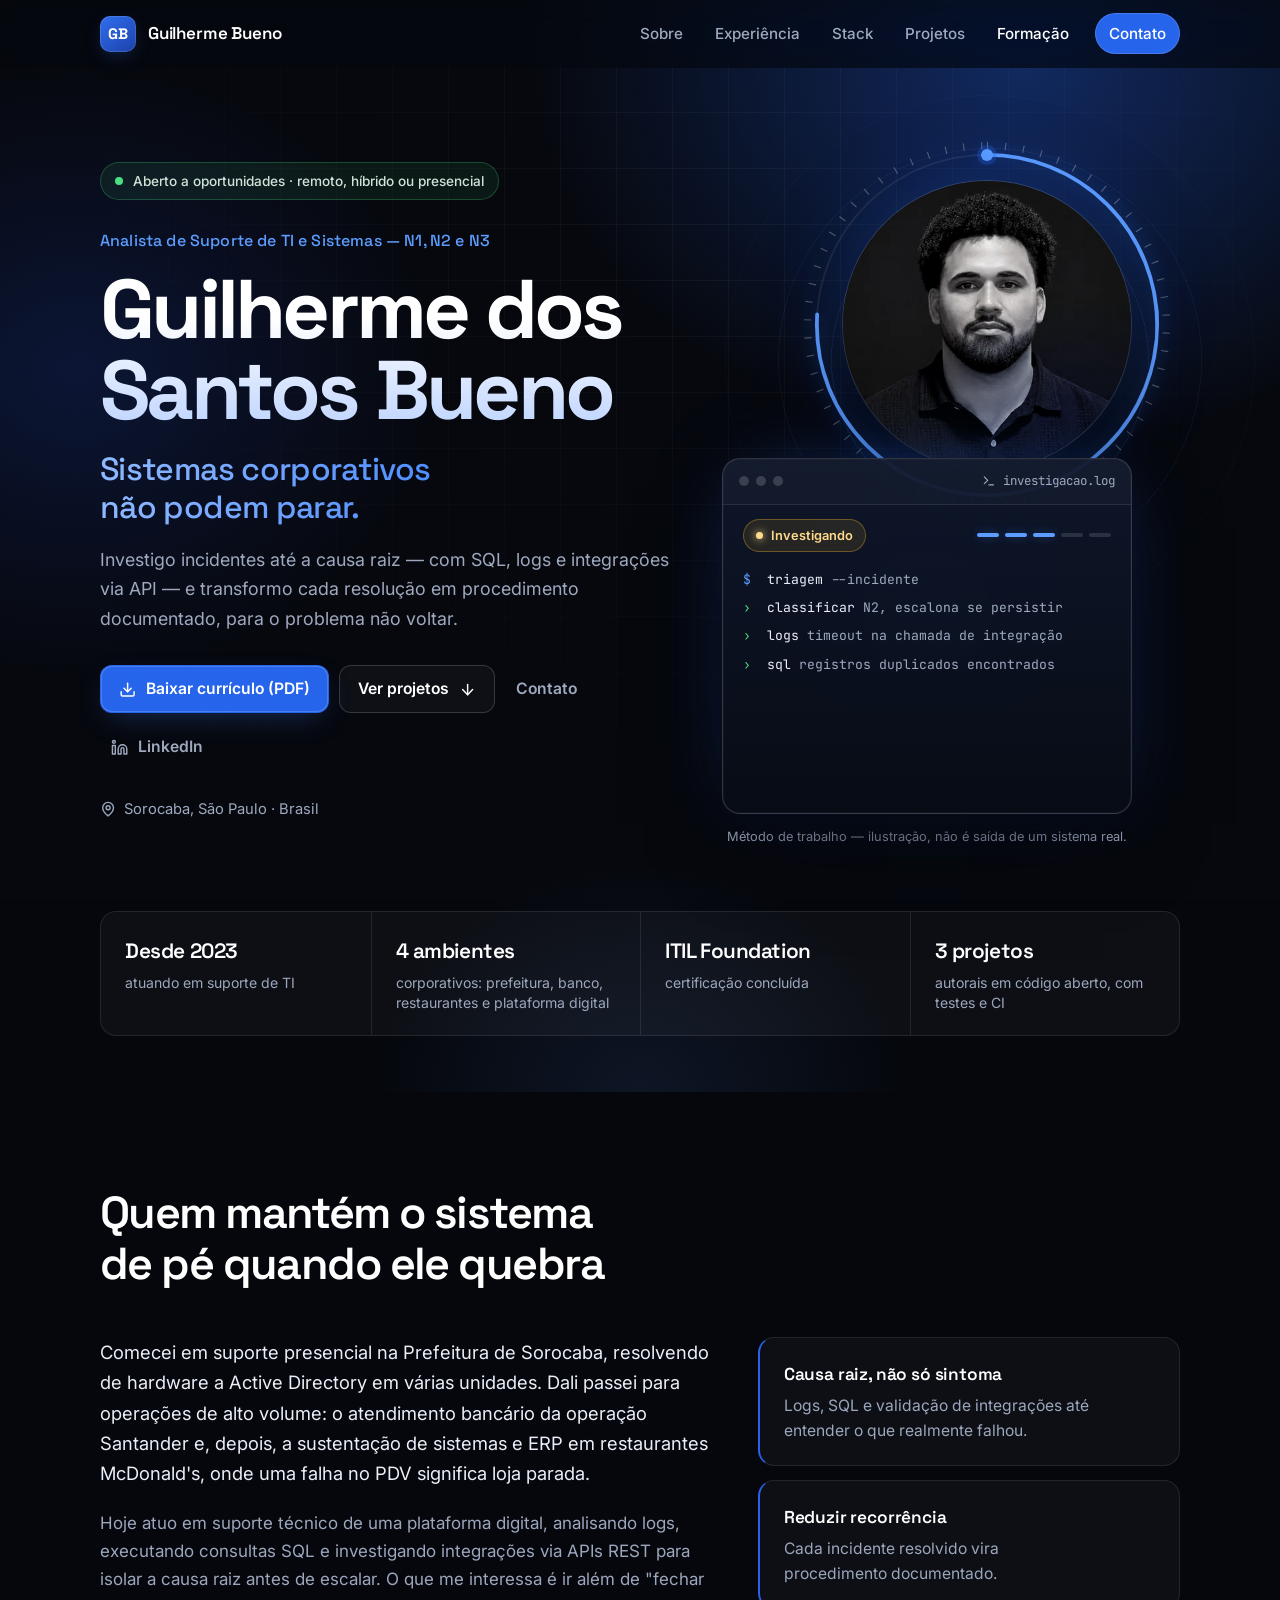
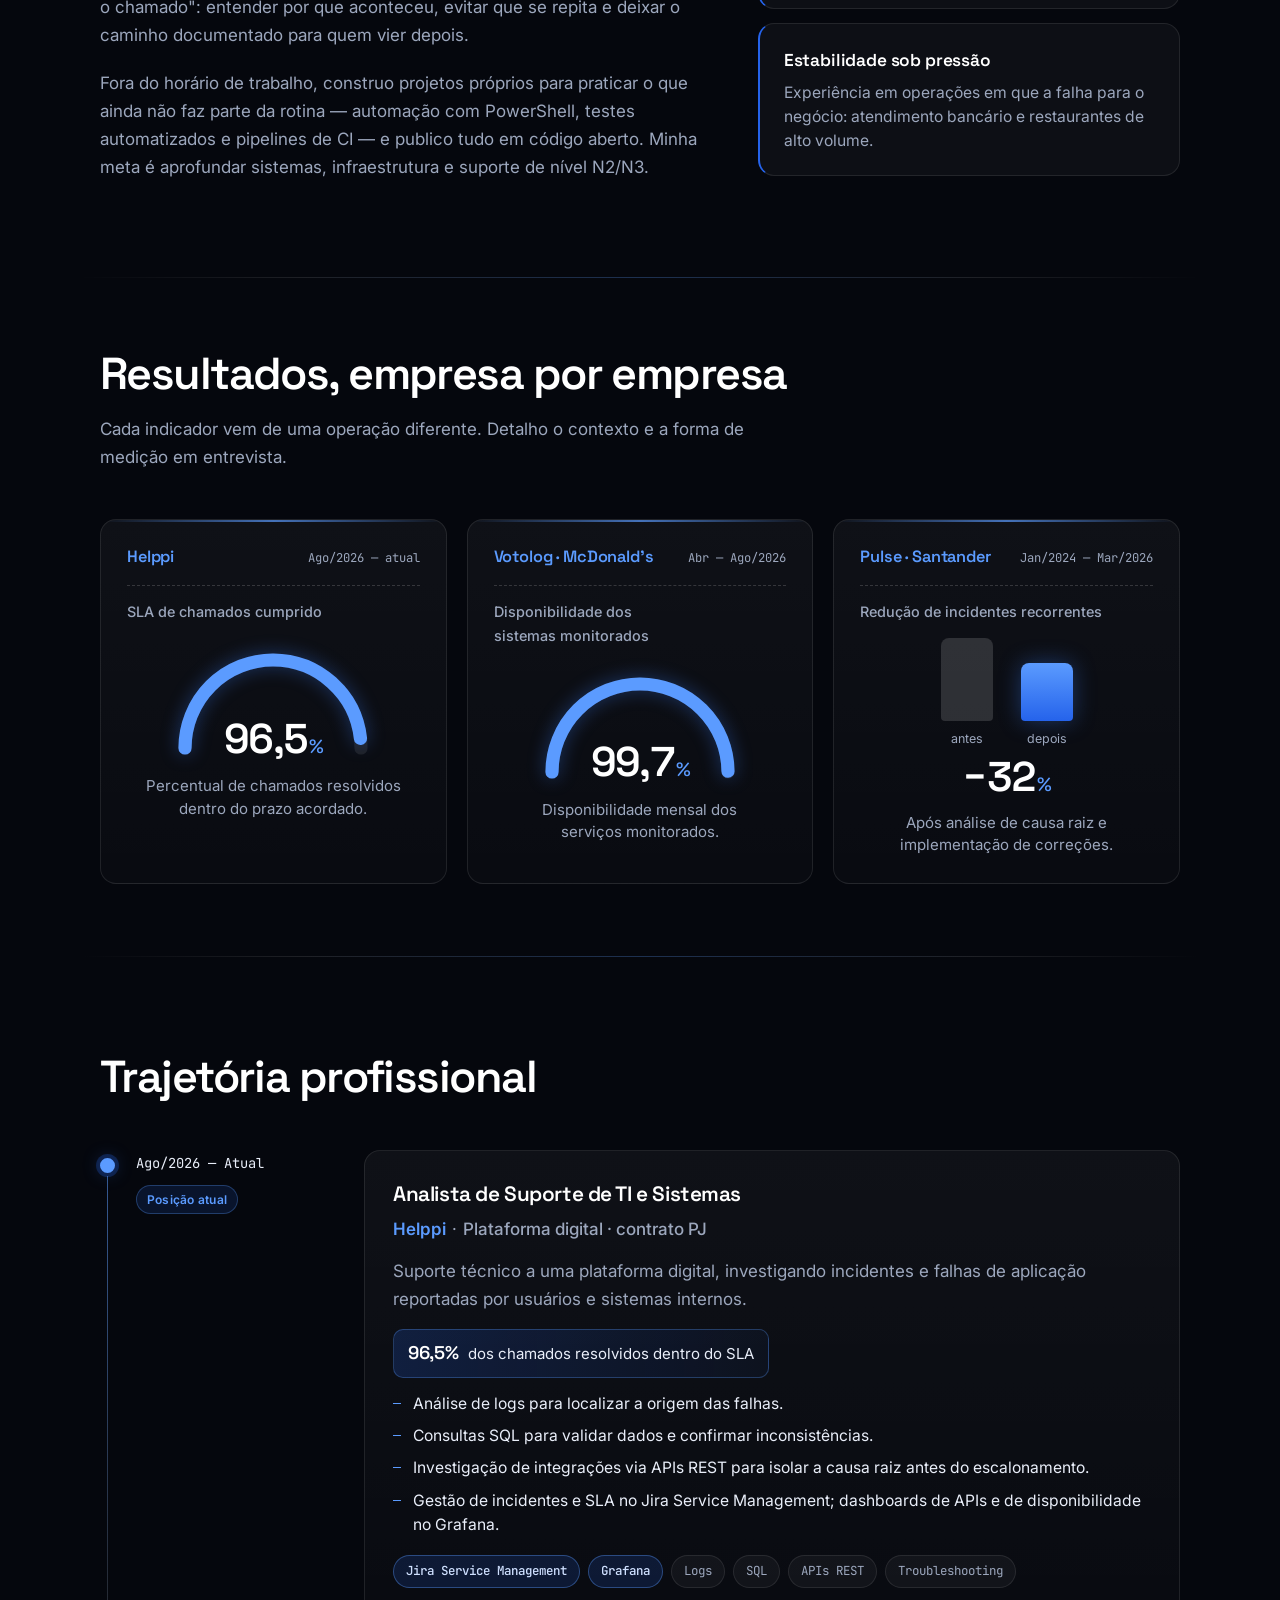
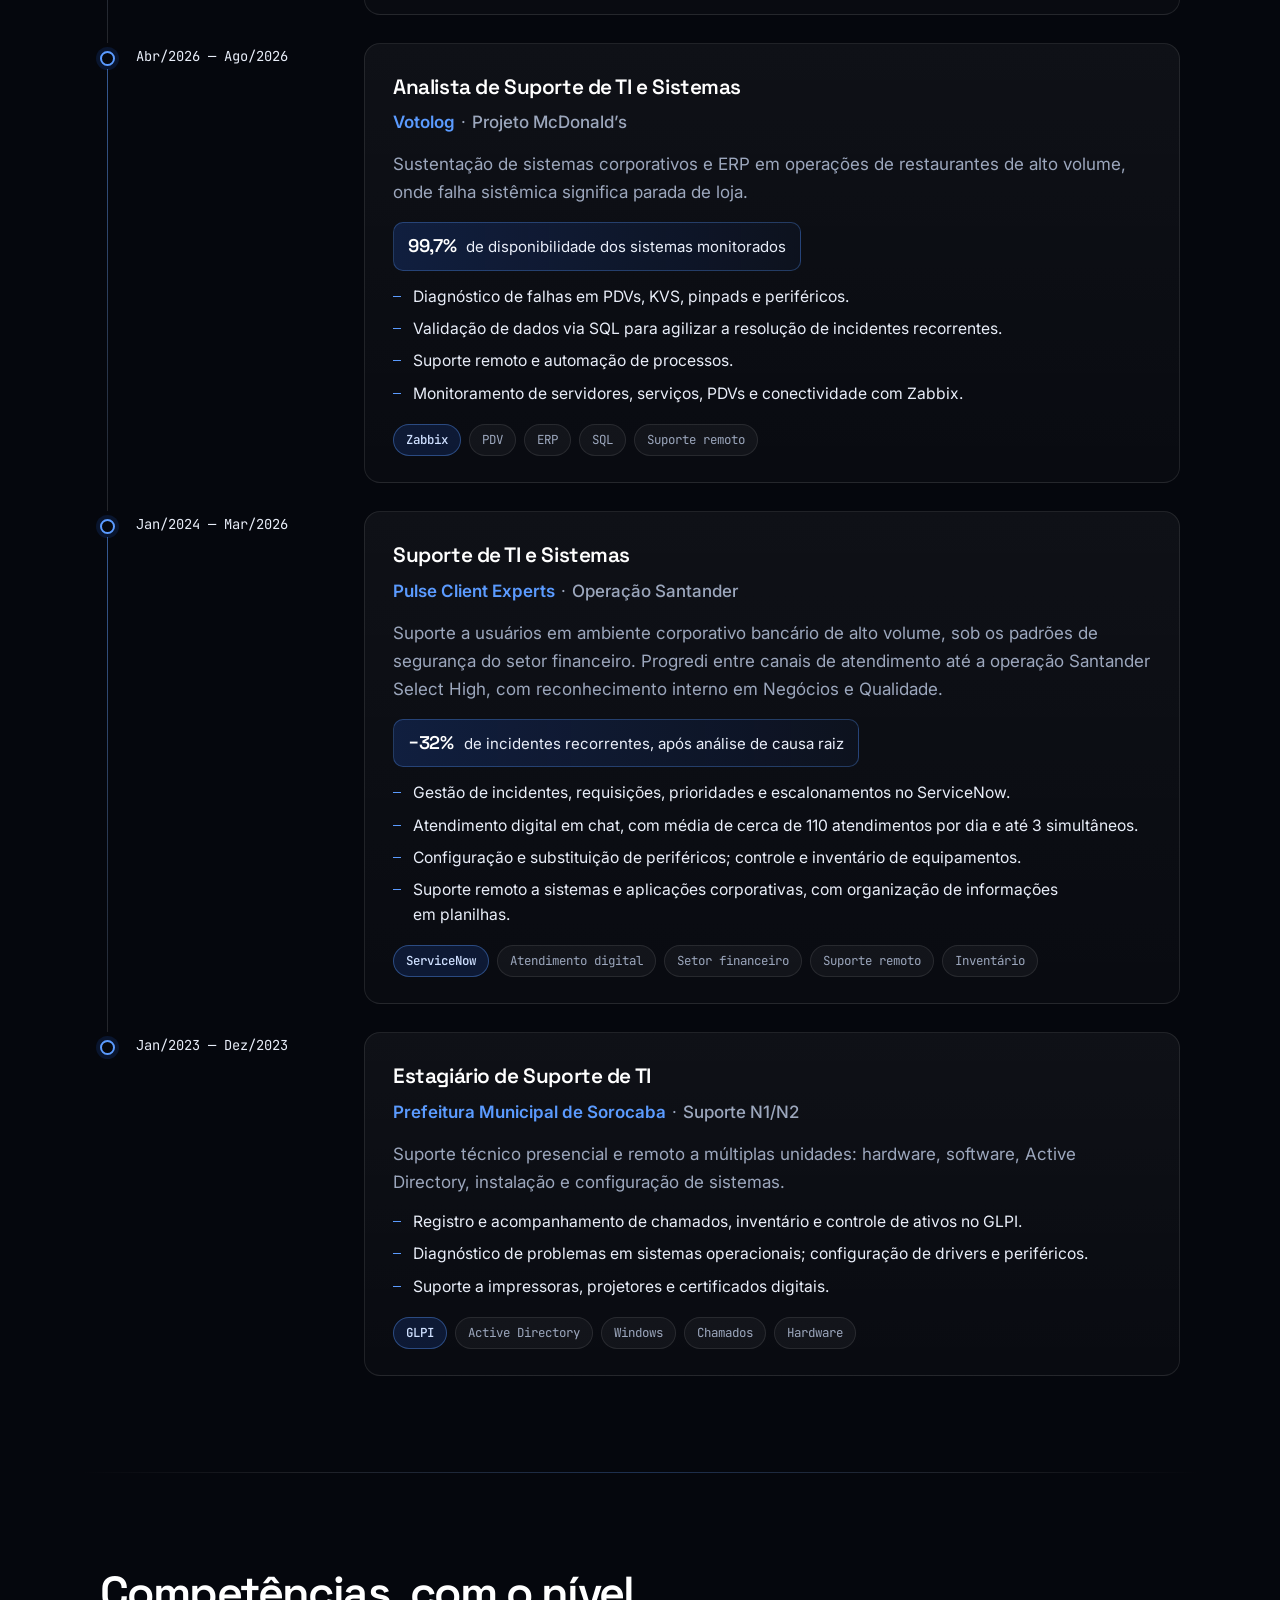
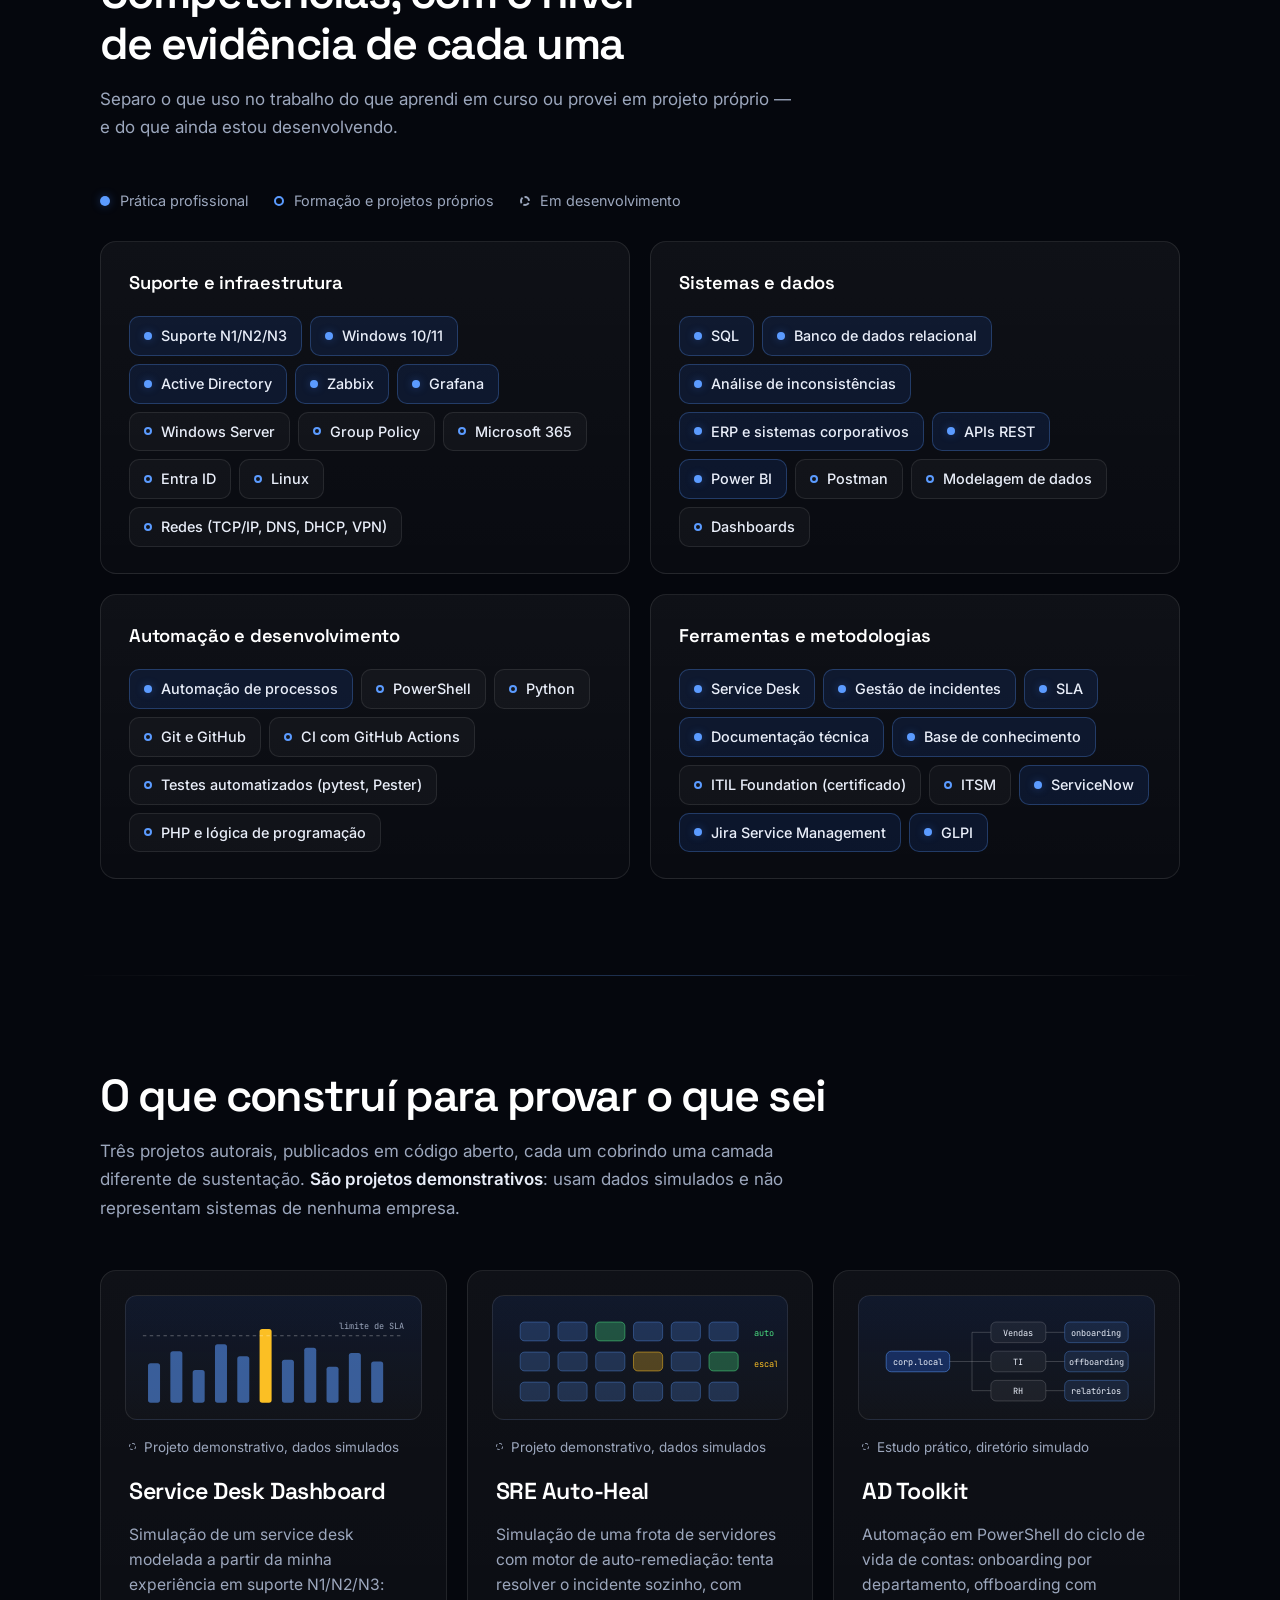
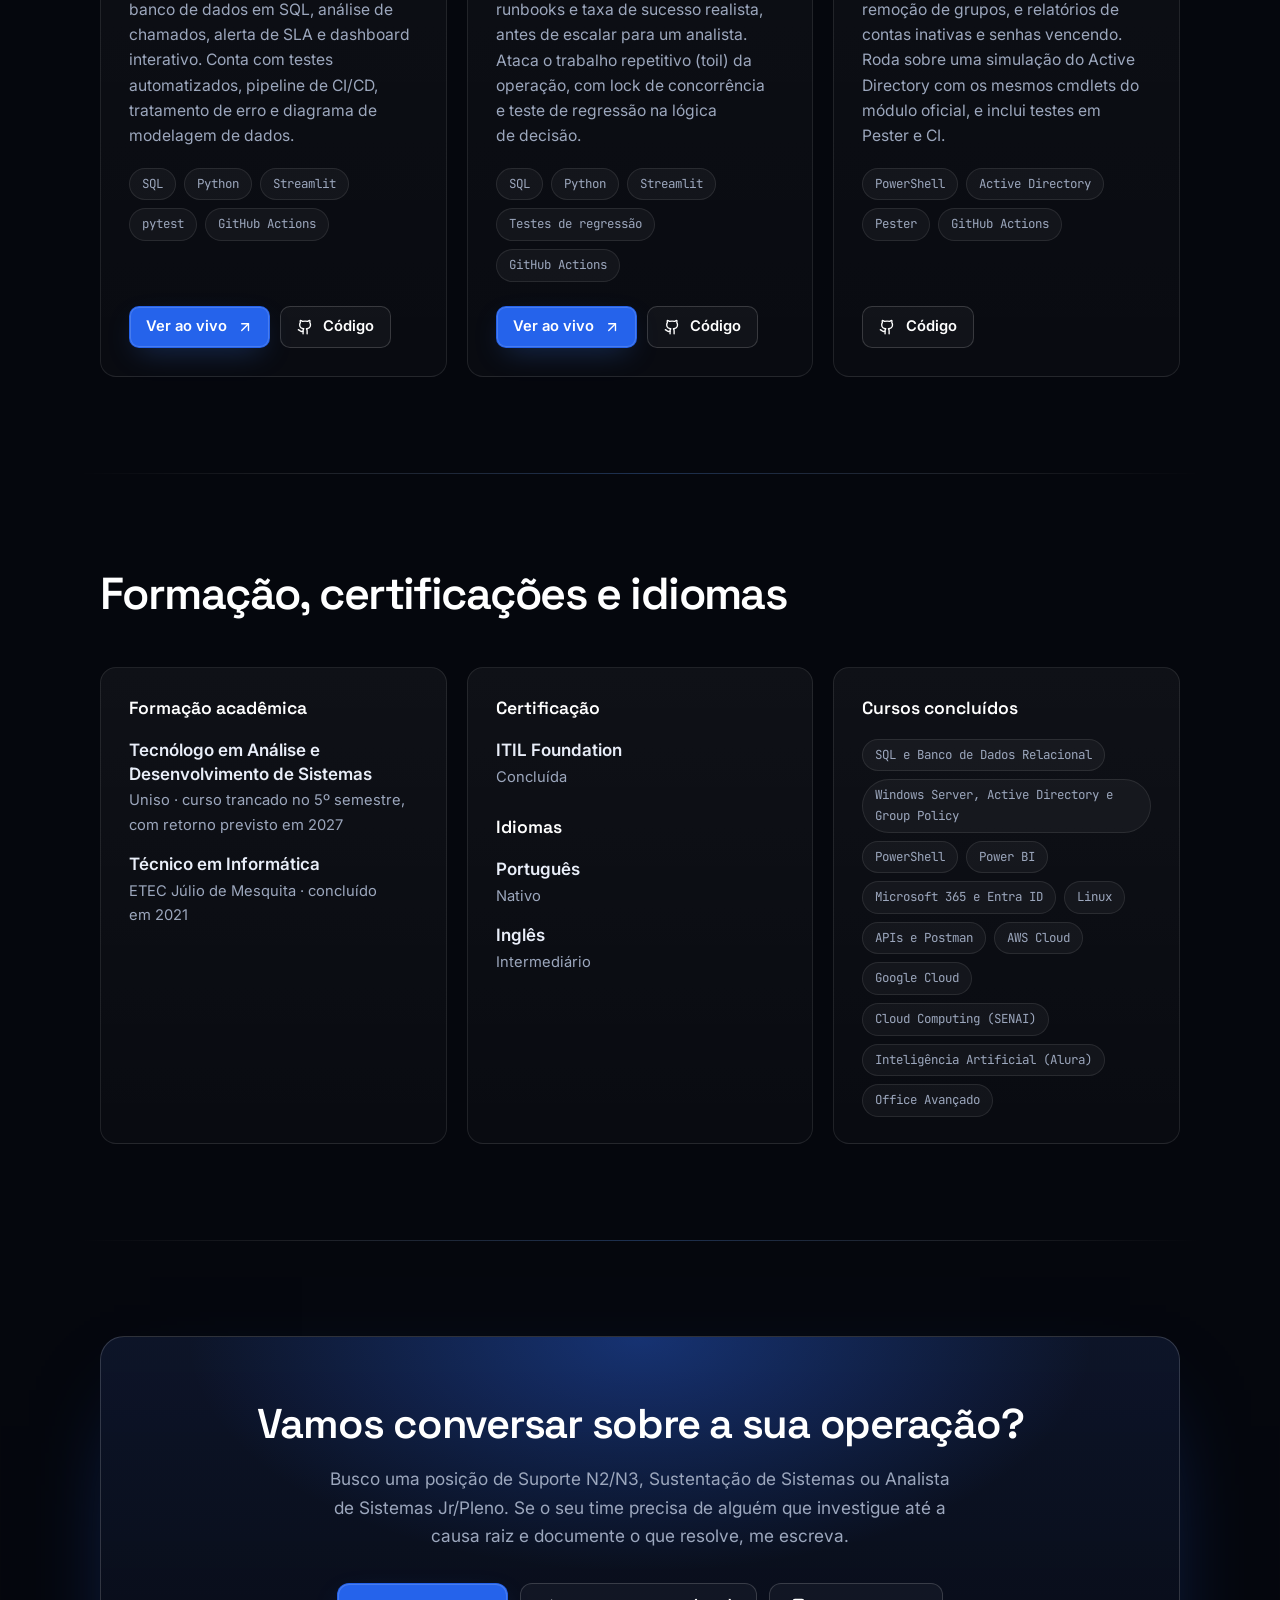
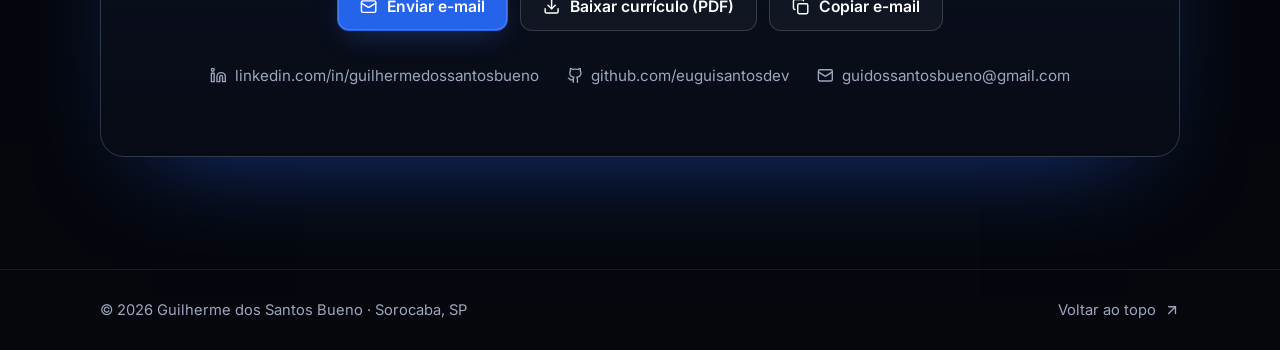
==== index.html @ 8d7ceb8a "Portfólio: site estático" ====
<!doctype html>
<html lang="pt-BR">
<head>
  <meta charset="utf-8">
  <meta name="viewport" content="width=device-width, initial-scale=1">
  <title>Guilherme dos Santos Bueno — Analista de Suporte de TI e Sistemas</title>
  <meta name="description" content="Analista de Suporte de TI e Sistemas (N1/N2/N3) em Sorocaba-SP. Sustentação de sistemas corporativos, SQL, integrações via API e análise de causa raiz. Portfólio, experiência e projetos.">
  <meta name="author" content="Guilherme dos Santos Bueno">
  <meta name="theme-color" content="#05070d">
  <link rel="canonical" href="https://euguisantosdev.github.io/">

  <meta property="og:type" content="website">
  <meta property="og:locale" content="pt_BR">
  <meta property="og:site_name" content="Guilherme dos Santos Bueno">
  <meta property="og:title" content="Guilherme dos Santos Bueno — Analista de Suporte de TI e Sistemas">
  <meta property="og:description" content="Sistemas corporativos não podem parar. Suporte N1/N2/N3, SQL, integrações via API e análise de causa raiz.">
  <meta property="og:url" content="https://euguisantosdev.github.io/">
  <meta property="og:image" content="https://euguisantosdev.github.io/og-image.png">
  <meta property="og:image:width" content="1200">
  <meta property="og:image:height" content="630">
  <meta property="og:image:alt" content="Guilherme dos Santos Bueno — Analista de Suporte de TI e Sistemas">
  <meta name="twitter:card" content="summary_large_image">
  <meta name="twitter:title" content="Guilherme dos Santos Bueno — Analista de Suporte de TI e Sistemas">
  <meta name="twitter:description" content="Sistemas corporativos não podem parar. Suporte N1/N2/N3, SQL, integrações via API e análise de causa raiz.">
  <meta name="twitter:image" content="https://euguisantosdev.github.io/og-image.png">

  <link rel="icon" href="favicon.svg" type="image/svg+xml">

  <link rel="preconnect" href="https://fonts.googleapis.com">
  <link rel="preconnect" href="https://fonts.gstatic.com" crossorigin>
  <link rel="stylesheet" href="https://fonts.googleapis.com/css2?family=Inter:wght@400;500;600&family=JetBrains+Mono:wght@400;500&family=Space+Grotesk:wght@500;600;700&display=swap">
  <link rel="stylesheet" href="assets/css/style.css">

  <script type="application/ld+json">
  {
    "@context": "https://schema.org",
    "@type": "Person",
    "name": "Guilherme dos Santos Bueno",
    "jobTitle": "Analista de Suporte de TI e Sistemas",
    "email": "mailto:guidossantosbueno@gmail.com",
    "url": "https://euguisantosdev.github.io/",
    "address": { "@type": "PostalAddress", "addressLocality": "Sorocaba", "addressRegion": "SP", "addressCountry": "BR" },
    "alumniOf": [
      { "@type": "CollegeOrUniversity", "name": "Uniso" },
      { "@type": "EducationalOrganization", "name": "ETEC Júlio de Mesquita" }
    ],
    "sameAs": [
      "https://www.linkedin.com/in/guilhermedossantosbueno/",
      "https://github.com/euguisantosdev"
    ]
  }
  </script>
  <script>document.documentElement.classList.add('js');</script>
</head>
<body>
  <!-- Ícones (sprite SVG, sem dependências) -->
  <svg width="0" height="0" style="position:absolute" aria-hidden="true" focusable="false">
    <defs>
      <symbol id="i-arrow-up-right" viewBox="0 0 24 24"><path d="M7 7h10v10"/><path d="M7 17 17 7"/></symbol>
      <symbol id="i-arrow-down" viewBox="0 0 24 24"><path d="M12 5v14"/><path d="m19 12-7 7-7-7"/></symbol>
      <symbol id="i-mail" viewBox="0 0 24 24"><rect width="20" height="16" x="2" y="4" rx="2"/><path d="m22 7-8.97 5.7a1.94 1.94 0 0 1-2.06 0L2 7"/></symbol>
      <symbol id="i-github" viewBox="0 0 24 24"><path d="M15 22v-4a4.8 4.8 0 0 0-1-3.5c3 0 6-2 6-5.5.08-1.25-.27-2.48-1-3.5.28-1.15.28-2.35 0-3.5 0 0-1 0-3 1.5-2.64-.5-5.36-.5-8 0C6 2 5 2 5 2c-.3 1.15-.3 2.35 0 3.5A5.403 5.403 0 0 0 4 9c0 3.5 3 5.5 6 5.5-.39.49-.68 1.05-.85 1.65-.17.6-.22 1.23-.15 1.85v4"/><path d="M9 18c-4.51 2-5-2-7-2"/></symbol>
      <symbol id="i-linkedin" viewBox="0 0 24 24"><path d="M16 8a6 6 0 0 1 6 6v7h-4v-7a2 2 0 0 0-2-2 2 2 0 0 0-2 2v7h-4v-7a6 6 0 0 1 6-6z"/><rect width="4" height="12" x="2" y="9"/><circle cx="4" cy="4" r="2"/></symbol>
      <symbol id="i-copy" viewBox="0 0 24 24"><rect width="14" height="14" x="8" y="8" rx="2" ry="2"/><path d="M4 16c-1.1 0-2-.9-2-2V4c0-1.1.9-2 2-2h10c1.1 0 2 .9 2 2"/></symbol>
      <symbol id="i-check" viewBox="0 0 24 24"><path d="M20 6 9 17l-5-5"/></symbol>
      <symbol id="i-menu" viewBox="0 0 24 24"><line x1="4" x2="20" y1="12" y2="12"/><line x1="4" x2="20" y1="6" y2="6"/><line x1="4" x2="20" y1="18" y2="18"/></symbol>
      <symbol id="i-x" viewBox="0 0 24 24"><path d="M18 6 6 18"/><path d="m6 6 12 12"/></symbol>
      <symbol id="i-map-pin" viewBox="0 0 24 24"><path d="M20 10c0 6-8 12-8 12s-8-6-8-12a8 8 0 0 1 16 0Z"/><circle cx="12" cy="10" r="3"/></symbol>
      <symbol id="i-download" viewBox="0 0 24 24"><path d="M21 15v4a2 2 0 0 1-2 2H5a2 2 0 0 1-2-2v-4"/><path d="m7 10 5 5 5-5"/><path d="M12 15V3"/></symbol>
      <symbol id="i-terminal" viewBox="0 0 24 24"><polyline points="4 17 10 11 4 5"/><line x1="12" x2="20" y1="19" y2="19"/></symbol>
    </defs>
  </svg>

  <a class="skip-link" href="#conteudo">Pular para o conteúdo</a>
  <div class="progress" aria-hidden="true"><span></span></div>

  <header class="site-header" id="topo">
    <nav class="nav container" aria-label="Navegação principal">
      <a class="brand" href="#topo" aria-label="Guilherme Bueno — início">
        <span class="brand-mark" aria-hidden="true">GB</span>
        <span class="brand-name">Guilherme Bueno</span>
      </a>

      <button class="nav-toggle" type="button" aria-expanded="false" aria-controls="menu" aria-label="Abrir menu">
        <svg class="icon icon-menu" aria-hidden="true"><use href="#i-menu"/></svg>
        <svg class="icon icon-close" aria-hidden="true"><use href="#i-x"/></svg>
      </button>

      <ul class="nav-links" id="menu">
        <li><a href="#sobre">Sobre</a></li>
        <li><a href="#experiencia">Experiência</a></li>
        <li><a href="#stack">Stack</a></li>
        <li><a href="#projetos">Projetos</a></li>
        <li><a href="#formacao">Formação</a></li>
        <li><a class="nav-cta" href="#contato">Contato</a></li>
      </ul>
    </nav>
  </header>

  <main id="conteudo">

    <!-- HERO -->
    <section class="hero" aria-labelledby="hero-title">
      <div class="hero-bg" aria-hidden="true"></div>
      <div class="container hero-grid">
        <div class="hero-copy">
          <!-- Indicador de disponibilidade: remova este <p> para ocultá-lo. -->
          <p class="status-pill reveal"><span class="pulse-dot" aria-hidden="true"></span>Aberto a oportunidades · remoto, híbrido ou presencial</p>

          <p class="kicker reveal">Analista de Suporte de TI e Sistemas — N1, N2 e N3</p>
          <h1 id="hero-title" class="hero-title reveal">Guilherme dos Santos Bueno</h1>
          <p class="hero-tagline reveal">Sistemas corporativos não podem parar.</p>
          <p class="hero-lead reveal">Investigo incidentes até a causa raiz — com SQL, logs e integrações via API — e transformo cada resolução em procedimento documentado, para o problema não voltar.</p>

          <div class="hero-actions reveal">
            <a class="btn btn-primary" href="Guilherme_Santos_Bueno_Curriculo.pdf" download><svg class="icon" aria-hidden="true"><use href="#i-download"/></svg> Baixar currículo (PDF)</a>
            <a class="btn btn-ghost" href="#projetos">Ver projetos <svg class="icon" aria-hidden="true"><use href="#i-arrow-down"/></svg></a>
            <a class="btn btn-link" href="#contato">Contato</a>
            <a class="btn btn-link" href="https://www.linkedin.com/in/guilhermedossantosbueno/" target="_blank" rel="noopener noreferrer"><svg class="icon" aria-hidden="true"><use href="#i-linkedin"/></svg> LinkedIn<span class="sr-only"> (abre em nova aba)</span></a>
          </div>

          <p class="hero-meta reveal"><svg class="icon" aria-hidden="true"><use href="#i-map-pin"/></svg> Sorocaba, São Paulo · Brasil</p>
        </div>

        <div class="hero-stage reveal">
          <figure class="portrait">
            <svg class="portrait-ring" viewBox="0 0 400 400" aria-hidden="true">
              <circle class="ring-ticks" cx="200" cy="200" r="194"/>
              <circle class="ring-track" cx="200" cy="200" r="184"/>
              <circle class="ring-arc" cx="200" cy="200" r="184" pathLength="100"/>
            </svg>
            <span class="portrait-dot" aria-hidden="true"></span>
            <div class="portrait-photo">
              <picture>
                <source type="image/webp" srcset="assets/img/guilherme-480.webp 480w, assets/img/guilherme-720.webp 720w" sizes="(max-width: 640px) 70vw, 320px">
                <img src="assets/img/guilherme-480.jpg" srcset="assets/img/guilherme-480.jpg 480w, assets/img/guilherme-720.jpg 720w" sizes="(max-width: 640px) 70vw, 320px" width="480" height="480" alt="Guilherme dos Santos Bueno" fetchpriority="high" decoding="async">
              </picture>
            </div>
          </figure>

          <aside class="hero-panel" aria-label="Como eu investigo um incidente (ilustração do método)">
          <div class="board" id="board" role="img" aria-label="Ilustração animada do método de investigação: classificar o incidente, isolar a falha nos logs, validar dados com SQL, conferir a integração via API e documentar a causa raiz até o incidente ser resolvido.">
            <div class="board-bar" aria-hidden="true">
              <span class="dot"></span><span class="dot"></span><span class="dot"></span>
              <span class="board-title"><svg class="icon" aria-hidden="true"><use href="#i-terminal"/></svg> investigacao.log</span>
            </div>
            <div class="board-status" aria-hidden="true">
              <span class="board-chip" id="board-chip" data-state="done"><span class="board-chip-dot"></span><span id="board-chip-text">Resolvido</span></span>
              <span class="board-steps"><i class="on"></i><i class="on"></i><i class="on"></i><i class="on"></i><i class="on"></i></span>
            </div>
            <ol class="board-log" aria-hidden="true">
              <li><span class="c-prompt">$</span> triagem <span class="c-dim">--incidente</span></li>
              <li><span class="c-ok">›</span> classificar <span class="c-dim">N2, escalona se persistir</span></li>
              <li><span class="c-ok">›</span> logs <span class="c-dim">timeout na chamada de integração</span></li>
              <li><span class="c-ok">›</span> sql <span class="c-dim">registros duplicados encontrados</span></li>
              <li><span class="c-ok">›</span> api <span class="c-dim">serviço externo respondendo 504</span></li>
              <li><span class="c-ok">›</span> causa-raiz <span class="c-dim">documentar e prevenir</span></li>
              <li class="board-done"><span class="c-ok">✓</span> resolvido <span class="c-dim">procedimento salvo na base de conhecimento</span></li>
            </ol>
          </div>
          <p class="console-caption">Método de trabalho — ilustração, não é saída de um sistema real.</p>
          </aside>
        </div>
      </div>

      <div class="container">
        <ul class="facts reveal" aria-label="Fatos rápidos">
          <li><strong>Desde 2023</strong><span>atuando em suporte de TI</span></li>
          <li><strong>4 ambientes</strong><span>corporativos: prefeitura, banco, restaurantes e plataforma digital</span></li>
          <li><strong>ITIL Foundation</strong><span>certificação concluída</span></li>
          <li><strong>3 projetos</strong><span>autorais em código aberto, com testes e CI</span></li>
        </ul>
      </div>
    </section>

    <!-- SOBRE -->
    <section class="section" id="sobre" aria-labelledby="sobre-title">
      <div class="container">
        <header class="section-head reveal">
          <h2 id="sobre-title">Quem mantém o sistema de pé quando ele quebra</h2>
        </header>

        <div class="about-grid">
          <div class="about-text reveal">
            <p>Comecei em suporte presencial na Prefeitura de Sorocaba, resolvendo de hardware a Active Directory em várias unidades. Dali passei para operações de alto volume: o atendimento bancário da operação Santander e, depois, a sustentação de sistemas e ERP em restaurantes McDonald's, onde uma falha no PDV significa loja parada.</p>
            <p>Hoje atuo em suporte técnico de uma plataforma digital, analisando logs, executando consultas SQL e investigando integrações via APIs REST para isolar a causa raiz antes de escalar. O que me interessa é ir além de "fechar o chamado": entender por que aconteceu, evitar que se repita e deixar o caminho documentado para quem vier depois.</p>
            <p>Fora do horário de trabalho, construo projetos próprios para praticar o que ainda não faz parte da rotina — automação com PowerShell, testes automatizados e pipelines de CI — e publico tudo em código aberto. Minha meta é aprofundar sistemas, infraestrutura e suporte de nível N2/N3.</p>
          </div>

          <ul class="principles reveal" aria-label="Princípios de trabalho">
            <li>
              <h3>Causa raiz, não só sintoma</h3>
              <p>Logs, SQL e validação de integrações até entender o que realmente falhou.</p>
            </li>
            <li>
              <h3>Reduzir recorrência</h3>
              <p>Cada incidente resolvido vira procedimento documentado.</p>
            </li>
            <li>
              <h3>Estabilidade sob pressão</h3>
              <p>Experiência em operações em que a falha para o negócio: atendimento bancário e restaurantes de alto volume.</p>
            </li>
          </ul>
        </div>
      </div>
    </section>


    <!-- INDICADORES -->
    <section class="section section-tight" id="resultados" aria-labelledby="res-title">
      <div class="container">
        <header class="section-head reveal">
          <h2 id="res-title">Resultados, empresa por empresa</h2>
          <p class="section-sub">Cada indicador vem de uma operação diferente. Detalho o contexto e a forma de medição em entrevista.</p>
        </header>

        <ul class="panels">
          <li class="card panel reveal">
            <p class="panel-where"><strong>Helppi</strong> <span>Ago/2026 — atual</span></p>
            <p class="panel-title">SLA de chamados cumprido</p>
            <div class="gauge" style="--v:96.5">
              <svg viewBox="0 0 200 112" aria-hidden="true"><path class="g-track" d="M20 100a80 80 0 0 1 160 0"/><path class="g-fill" d="M20 100a80 80 0 0 1 160 0" pathLength="100"/></svg>
              <p class="panel-value"><span class="count" data-to="96.5" data-dec="1">96,5</span><small>%</small></p>
            </div>
            <p class="panel-desc">Percentual de chamados resolvidos dentro do prazo acordado.</p>
          </li>

          <li class="card panel reveal">
            <p class="panel-where"><strong>Votolog · McDonald’s</strong> <span>Abr — Ago/2026</span></p>
            <p class="panel-title">Disponibilidade dos sistemas monitorados</p>
            <div class="gauge" style="--v:99.7">
              <svg viewBox="0 0 200 112" aria-hidden="true"><path class="g-track" d="M20 100a80 80 0 0 1 160 0"/><path class="g-fill" d="M20 100a80 80 0 0 1 160 0" pathLength="100"/></svg>
              <p class="panel-value"><span class="count" data-to="99.7" data-dec="1">99,7</span><small>%</small></p>
            </div>
            <p class="panel-desc">Disponibilidade mensal dos serviços monitorados.</p>
          </li>

          <li class="card panel reveal">
            <p class="panel-where"><strong>Pulse · Santander</strong> <span>Jan/2024 — Mar/2026</span></p>
            <p class="panel-title">Redução de incidentes recorrentes</p>
            <div class="trend" aria-hidden="true">
              <div class="trend-col"><span class="trend-bar before"></span><em>antes</em></div>
              <div class="trend-col"><span class="trend-bar after"></span><em>depois</em></div>
            </div>
            <p class="panel-value"><span class="count" data-to="32" data-dec="0" data-prefix="−">−32</span><small>%</small></p>
            <p class="panel-desc">Após análise de causa raiz e implementação de correções.</p>
          </li>
        </ul>
      </div>
    </section>

    <!-- EXPERIÊNCIA -->
    <section class="section" id="experiencia" aria-labelledby="exp-title">
      <div class="container">
        <header class="section-head reveal">
          <h2 id="exp-title">Trajetória profissional</h2>
        </header>

        <ol class="timeline">
          <li class="tl-item reveal">
            <div class="tl-meta">
              <span class="tl-period">Ago/2026 — Atual</span>
              <span class="tl-badge">Posição atual</span>
            </div>
            <article class="card tl-card">
              <h3>Analista de Suporte de TI e Sistemas</h3>
              <p class="tl-company">Helppi <span class="tl-sep">·</span> <span class="tl-op">Plataforma digital · contrato PJ</span></p>
              <p>Suporte técnico a uma plataforma digital, investigando incidentes e falhas de aplicação reportadas por usuários e sistemas internos.</p>
              <p class="tl-kpi"><strong>96,5%</strong> dos chamados resolvidos dentro do SLA</p>
              <ul class="tl-list">
                <li>Análise de logs para localizar a origem das falhas.</li>
                <li>Consultas SQL para validar dados e confirmar inconsistências.</li>
                <li>Investigação de integrações via APIs REST para isolar a causa raiz antes do escalonamento.</li>
                <li>Gestão de incidentes e SLA no Jira Service Management; dashboards de APIs e de disponibilidade no Grafana.</li>
              </ul>
              <ul class="tags" aria-label="Tecnologias relacionadas"><li class="tag-tool">Jira Service Management</li><li class="tag-tool">Grafana</li><li>Logs</li><li>SQL</li><li>APIs REST</li><li>Troubleshooting</li></ul>
            </article>
          </li>

          <li class="tl-item reveal">
            <div class="tl-meta"><span class="tl-period">Abr/2026 — Ago/2026</span></div>
            <article class="card tl-card">
              <h3>Analista de Suporte de TI e Sistemas</h3>
              <p class="tl-company">Votolog <span class="tl-sep">·</span> <span class="tl-op">Projeto McDonald’s</span></p>
              <p>Sustentação de sistemas corporativos e ERP em operações de restaurantes de alto volume, onde falha sistêmica significa parada de loja.</p>
              <p class="tl-kpi"><strong>99,7%</strong> de disponibilidade dos sistemas monitorados</p>
              <ul class="tl-list">
                <li>Diagnóstico de falhas em PDVs, KVS, pinpads e periféricos.</li>
                <li>Validação de dados via SQL para agilizar a resolução de incidentes recorrentes.</li>
                <li>Suporte remoto e automação de processos.</li>
                <li>Monitoramento de servidores, serviços, PDVs e conectividade com Zabbix.</li>
              </ul>
              <ul class="tags" aria-label="Tecnologias relacionadas"><li class="tag-tool">Zabbix</li><li>PDV</li><li>ERP</li><li>SQL</li><li>Suporte remoto</li></ul>
            </article>
          </li>

          <li class="tl-item reveal">
            <div class="tl-meta"><span class="tl-period">Jan/2024 — Mar/2026</span></div>
            <article class="card tl-card">
              <h3>Suporte de TI e Sistemas</h3>
              <p class="tl-company">Pulse Client Experts <span class="tl-sep">·</span> <span class="tl-op">Operação Santander</span></p>
              <p>Suporte a usuários em ambiente corporativo bancário de alto volume, sob os padrões de segurança do setor financeiro. Progredi entre canais de atendimento até a operação Santander Select High, com reconhecimento interno em Negócios e Qualidade.</p>
              <p class="tl-kpi"><strong>−32%</strong> de incidentes recorrentes, após análise de causa raiz</p>
              <ul class="tl-list">
                <li>Gestão de incidentes, requisições, prioridades e escalonamentos no ServiceNow.</li>
                <li>Atendimento digital em chat, com média de cerca de 110 atendimentos por dia e até 3 simultâneos.</li>
                <li>Configuração e substituição de periféricos; controle e inventário de equipamentos.</li>
                <li>Suporte remoto a sistemas e aplicações corporativas, com organização de informações em planilhas.</li>
              </ul>
              <ul class="tags" aria-label="Tecnologias relacionadas"><li class="tag-tool">ServiceNow</li><li>Atendimento digital</li><li>Setor financeiro</li><li>Suporte remoto</li><li>Inventário</li></ul>
            </article>
          </li>

          <li class="tl-item reveal">
            <div class="tl-meta"><span class="tl-period">Jan/2023 — Dez/2023</span></div>
            <article class="card tl-card">
              <h3>Estagiário de Suporte de TI</h3>
              <p class="tl-company">Prefeitura Municipal de Sorocaba <span class="tl-sep">·</span> <span class="tl-op">Suporte N1/N2</span></p>
              <p>Suporte técnico presencial e remoto a múltiplas unidades: hardware, software, Active Directory, instalação e configuração de sistemas.</p>
              <ul class="tl-list">
                <li>Registro e acompanhamento de chamados, inventário e controle de ativos no GLPI.</li>
                <li>Diagnóstico de problemas em sistemas operacionais; configuração de drivers e periféricos.</li>
                <li>Suporte a impressoras, projetores e certificados digitais.</li>
              </ul>
              <ul class="tags" aria-label="Tecnologias relacionadas"><li class="tag-tool">GLPI</li><li>Active Directory</li><li>Windows</li><li>Chamados</li><li>Hardware</li></ul>
            </article>
          </li>
        </ol>
      </div>
    </section>

    <!-- STACK -->
    <section class="section" id="stack" aria-labelledby="stack-title">
      <div class="container">
        <header class="section-head reveal">
          <h2 id="stack-title">Competências, com o nível de evidência de cada uma</h2>
          <p class="section-sub">Separo o que uso no trabalho do que aprendi em curso ou provei em projeto próprio — e do que ainda estou desenvolvendo.</p>
        </header>

        <ul class="legend reveal" aria-label="Legenda dos níveis">
          <li><span class="lv lv-pro" aria-hidden="true"></span> Prática profissional</li>
          <li><span class="lv lv-study" aria-hidden="true"></span> Formação e projetos próprios</li>
          <li><span class="lv lv-grow" aria-hidden="true"></span> Em desenvolvimento</li>
        </ul>

        <div class="stack-grid">
          <article class="card stack-card reveal">
            <h3>Suporte e infraestrutura</h3>
            <ul class="chips">
              <li class="chip lv-pro"><span class="sr-only">Prática profissional: </span>Suporte N1/N2/N3</li>
              <li class="chip lv-pro"><span class="sr-only">Prática profissional: </span>Windows 10/11</li>
              <li class="chip lv-pro"><span class="sr-only">Prática profissional: </span>Active Directory</li>
              <li class="chip lv-pro"><span class="sr-only">Prática profissional: </span>Zabbix</li>
              <li class="chip lv-pro"><span class="sr-only">Prática profissional: </span>Grafana</li>
              <li class="chip lv-study"><span class="sr-only">Formação e projetos: </span>Windows Server</li>
              <li class="chip lv-study"><span class="sr-only">Formação e projetos: </span>Group Policy</li>
              <li class="chip lv-study"><span class="sr-only">Formação e projetos: </span>Microsoft 365</li>
              <li class="chip lv-study"><span class="sr-only">Formação e projetos: </span>Entra ID</li>
              <li class="chip lv-study"><span class="sr-only">Formação e projetos: </span>Linux</li>
              <li class="chip lv-study"><span class="sr-only">Formação e projetos: </span>Redes (TCP/IP, DNS, DHCP, VPN)</li>
            </ul>
          </article>

          <article class="card stack-card reveal">
            <h3>Sistemas e dados</h3>
            <ul class="chips">
              <li class="chip lv-pro"><span class="sr-only">Prática profissional: </span>SQL</li>
              <li class="chip lv-pro"><span class="sr-only">Prática profissional: </span>Banco de dados relacional</li>
              <li class="chip lv-pro"><span class="sr-only">Prática profissional: </span>Análise de inconsistências</li>
              <li class="chip lv-pro"><span class="sr-only">Prática profissional: </span>ERP e sistemas corporativos</li>
              <li class="chip lv-pro"><span class="sr-only">Prática profissional: </span>APIs REST</li>
              <li class="chip lv-pro"><span class="sr-only">Prática profissional: </span>Power BI</li>
              <li class="chip lv-study"><span class="sr-only">Formação e projetos: </span>Postman</li>
              <li class="chip lv-study"><span class="sr-only">Formação e projetos: </span>Modelagem de dados</li>
              <li class="chip lv-study"><span class="sr-only">Formação e projetos: </span>Dashboards</li>
            </ul>
          </article>

          <article class="card stack-card reveal">
            <h3>Automação e desenvolvimento</h3>
            <ul class="chips">
              <li class="chip lv-pro"><span class="sr-only">Prática profissional: </span>Automação de processos</li>
              <li class="chip lv-study"><span class="sr-only">Formação e projetos: </span>PowerShell</li>
              <li class="chip lv-study"><span class="sr-only">Formação e projetos: </span>Python</li>
              <li class="chip lv-study"><span class="sr-only">Formação e projetos: </span>Git e GitHub</li>
              <li class="chip lv-study"><span class="sr-only">Formação e projetos: </span>CI com GitHub Actions</li>
              <li class="chip lv-study"><span class="sr-only">Formação e projetos: </span>Testes automatizados (pytest, Pester)</li>
              <li class="chip lv-study"><span class="sr-only">Formação e projetos: </span>PHP e lógica de programação</li>
            </ul>
          </article>

          <article class="card stack-card reveal">
            <h3>Ferramentas e metodologias</h3>
            <ul class="chips">
              <li class="chip lv-pro"><span class="sr-only">Prática profissional: </span>Service Desk</li>
              <li class="chip lv-pro"><span class="sr-only">Prática profissional: </span>Gestão de incidentes</li>
              <li class="chip lv-pro"><span class="sr-only">Prática profissional: </span>SLA</li>
              <li class="chip lv-pro"><span class="sr-only">Prática profissional: </span>Documentação técnica</li>
              <li class="chip lv-pro"><span class="sr-only">Prática profissional: </span>Base de conhecimento</li>
              <li class="chip lv-study"><span class="sr-only">Formação e projetos: </span>ITIL Foundation (certificado)</li>
              <li class="chip lv-study"><span class="sr-only">Formação e projetos: </span>ITSM</li>
              <li class="chip lv-pro"><span class="sr-only">Prática profissional: </span>ServiceNow</li>
              <li class="chip lv-pro"><span class="sr-only">Prática profissional: </span>Jira Service Management</li>
              <li class="chip lv-pro"><span class="sr-only">Prática profissional: </span>GLPI</li>
            </ul>
          </article>
        </div>
      </div>
    </section>

    <!-- PROJETOS -->
    <section class="section" id="projetos" aria-labelledby="proj-title">
      <div class="container">
        <header class="section-head reveal">
          <h2 id="proj-title">O que construí para provar o que sei</h2>
          <p class="section-sub">Três projetos autorais, publicados em código aberto, cada um cobrindo uma camada diferente de sustentação. <strong>São projetos demonstrativos</strong>: usam dados simulados e não representam sistemas de nenhuma empresa.</p>
        </header>

        <div class="projects-grid">
          <article class="card project reveal">
            <div class="project-art" aria-hidden="true">
              <svg viewBox="0 0 320 120" preserveAspectRatio="xMidYMid meet">
                <g class="bars">
                  <rect x="14" y="62" width="14" height="46" rx="3"/><rect x="40" y="48" width="14" height="60" rx="3"/><rect x="66" y="70" width="14" height="38" rx="3"/><rect x="92" y="40" width="14" height="68" rx="3"/>
                  <rect x="118" y="54" width="14" height="54" rx="3"/><rect class="warn" x="144" y="22" width="14" height="86" rx="3"/><rect x="170" y="58" width="14" height="50" rx="3"/><rect x="196" y="44" width="14" height="64" rx="3"/>
                  <rect x="222" y="66" width="14" height="42" rx="3"/><rect x="248" y="50" width="14" height="58" rx="3"/><rect x="274" y="60" width="14" height="48" rx="3"/>
                </g>
                <line class="sla-line" x1="8" x2="312" y1="30" y2="30"/>
                <text class="sla-label" x="312" y="22" text-anchor="end">limite de SLA</text>
              </svg>
            </div>
            <p class="project-type"><span class="demo-dot" aria-hidden="true"></span>Projeto demonstrativo, dados simulados</p>
            <h3>Service Desk Dashboard</h3>
            <p>Simulação de um service desk modelada a partir da minha experiência em suporte N1/N2/N3: banco de dados em SQL, análise de chamados, alerta de SLA e dashboard interativo. Conta com testes automatizados, pipeline de CI/CD, tratamento de erro e diagrama de modelagem de dados.</p>
            <ul class="tags" aria-label="Tecnologias"><li>SQL</li><li>Python</li><li>Streamlit</li><li>pytest</li><li>GitHub Actions</li></ul>
            <div class="project-links">
              <a class="btn btn-primary btn-sm" href="https://service-desk-dashboard-8qhpzeyamo75tk9qklbfjw.streamlit.app/" target="_blank" rel="noopener noreferrer">Ver ao vivo <svg class="icon" aria-hidden="true"><use href="#i-arrow-up-right"/></svg><span class="sr-only"> (abre em nova aba)</span></a>
              <a class="btn btn-ghost btn-sm" href="https://github.com/euguisantosdev/service-desk-dashboard" target="_blank" rel="noopener noreferrer"><svg class="icon" aria-hidden="true"><use href="#i-github"/></svg> Código<span class="sr-only"> (abre em nova aba)</span></a>
            </div>
          </article>

          <article class="card project reveal">
            <div class="project-art" aria-hidden="true">
              <svg viewBox="0 0 320 120" preserveAspectRatio="xMidYMid meet">
                <g class="nodes">
                  <rect x="20" y="14" width="34" height="22" rx="5"/><rect x="64" y="14" width="34" height="22" rx="5"/><rect class="heal" x="108" y="14" width="34" height="22" rx="5"/><rect x="152" y="14" width="34" height="22" rx="5"/><rect x="196" y="14" width="34" height="22" rx="5"/><rect x="240" y="14" width="34" height="22" rx="5"/>
                  <rect x="20" y="49" width="34" height="22" rx="5"/><rect x="64" y="49" width="34" height="22" rx="5"/><rect x="108" y="49" width="34" height="22" rx="5"/><rect class="esc" x="152" y="49" width="34" height="22" rx="5"/><rect x="196" y="49" width="34" height="22" rx="5"/><rect class="heal d2" x="240" y="49" width="34" height="22" rx="5"/>
                  <rect x="20" y="84" width="34" height="22" rx="5"/><rect x="64" y="84" width="34" height="22" rx="5"/><rect x="108" y="84" width="34" height="22" rx="5"/><rect x="152" y="84" width="34" height="22" rx="5"/><rect x="196" y="84" width="34" height="22" rx="5"/><rect x="240" y="84" width="34" height="22" rx="5"/>
                </g>
                <text class="legend-t" x="292" y="30">auto</text><text class="legend-t esc-t" x="292" y="66">escala</text>
              </svg>
            </div>
            <p class="project-type"><span class="demo-dot" aria-hidden="true"></span>Projeto demonstrativo, dados simulados</p>
            <h3>SRE Auto-Heal</h3>
            <p>Simulação de uma frota de servidores com motor de auto-remediação: tenta resolver o incidente sozinho, com runbooks e taxa de sucesso realista, antes de escalar para um analista. Ataca o trabalho repetitivo (toil) da operação, com lock de concorrência e teste de regressão na lógica de decisão.</p>
            <ul class="tags" aria-label="Tecnologias"><li>SQL</li><li>Python</li><li>Streamlit</li><li>Testes de regressão</li><li>GitHub Actions</li></ul>
            <div class="project-links">
              <a class="btn btn-primary btn-sm" href="https://sre-autoheal-kshs3a6xoqumaxswedgjat.streamlit.app/" target="_blank" rel="noopener noreferrer">Ver ao vivo <svg class="icon" aria-hidden="true"><use href="#i-arrow-up-right"/></svg><span class="sr-only"> (abre em nova aba)</span></a>
              <a class="btn btn-ghost btn-sm" href="https://github.com/euguisantosdev/sre-autoheal" target="_blank" rel="noopener noreferrer"><svg class="icon" aria-hidden="true"><use href="#i-github"/></svg> Código<span class="sr-only"> (abre em nova aba)</span></a>
            </div>
          </article>

          <article class="card project reveal">
            <div class="project-art" aria-hidden="true">
              <svg viewBox="0 0 320 120" preserveAspectRatio="xMidYMid meet">
                <g class="tree">
                  <rect class="root" x="20" y="48" width="74" height="24" rx="6"/><text x="57" y="64" text-anchor="middle">corp.local</text>
                  <path d="M94 60h26M120 26v68M120 26h22M120 60h22M120 94h22"/>
                  <rect x="142" y="14" width="64" height="24" rx="6"/><text x="174" y="30" text-anchor="middle">Vendas</text>
                  <rect x="142" y="48" width="64" height="24" rx="6"/><text x="174" y="64" text-anchor="middle">TI</text>
                  <rect x="142" y="82" width="64" height="24" rx="6"/><text x="174" y="98" text-anchor="middle">RH</text>
                  <path d="M206 26h22M206 60h22M206 94h22"/>
                  <rect class="user" x="228" y="14" width="74" height="24" rx="6"/><text x="265" y="30" text-anchor="middle">onboarding</text>
                  <rect class="user" x="228" y="48" width="74" height="24" rx="6"/><text x="265" y="64" text-anchor="middle">offboarding</text>
                  <rect class="user" x="228" y="82" width="74" height="24" rx="6"/><text x="265" y="98" text-anchor="middle">relatórios</text>
                </g>
              </svg>
            </div>
            <p class="project-type"><span class="demo-dot" aria-hidden="true"></span>Estudo prático, diretório simulado</p>
            <h3>AD Toolkit</h3>
            <p>Automação em PowerShell do ciclo de vida de contas: onboarding por departamento, offboarding com remoção de grupos, e relatórios de contas inativas e senhas vencendo. Roda sobre uma simulação do Active Directory com os mesmos cmdlets do módulo oficial, e inclui testes em Pester e CI.</p>
            <ul class="tags" aria-label="Tecnologias"><li>PowerShell</li><li>Active Directory</li><li>Pester</li><li>GitHub Actions</li></ul>
            <div class="project-links">
              <a class="btn btn-ghost btn-sm" href="https://github.com/euguisantosdev/ad-toolkit" target="_blank" rel="noopener noreferrer"><svg class="icon" aria-hidden="true"><use href="#i-github"/></svg> Código<span class="sr-only"> (abre em nova aba)</span></a>
            </div>
          </article>
        </div>
      </div>
    </section>

    <!-- FORMAÇÃO -->
    <section class="section" id="formacao" aria-labelledby="form-title">
      <div class="container">
        <header class="section-head reveal">
          <h2 id="form-title">Formação, certificações e idiomas</h2>
        </header>

        <div class="edu-grid">
          <article class="card edu-card reveal">
            <h3>Formação acadêmica</h3>
            <ul class="edu-list">
              <li>
                <strong>Tecnólogo em Análise e Desenvolvimento de Sistemas</strong>
                <span>Uniso · curso trancado no 5º semestre, com retorno previsto em 2027</span>
              </li>
              <li>
                <strong>Técnico em Informática</strong>
                <span>ETEC Júlio de Mesquita · concluído em 2021</span>
              </li>
            </ul>
          </article>

          <article class="card edu-card reveal">
            <h3>Certificação</h3>
            <ul class="edu-list">
              <li>
                <strong>ITIL Foundation</strong>
                <span>Concluída</span>
              </li>
            </ul>
            <h3 class="edu-sub">Idiomas</h3>
            <ul class="edu-list">
              <li><strong>Português</strong><span>Nativo</span></li>
              <li><strong>Inglês</strong><span>Intermediário</span></li>
            </ul>
          </article>

          <article class="card edu-card reveal">
            <h3>Cursos concluídos</h3>
            <ul class="tags tags-wrap" aria-label="Cursos concluídos">
              <li>SQL e Banco de Dados Relacional</li>
              <li>Windows Server, Active Directory e Group Policy</li>
              <li>PowerShell</li>
              <li>Power BI</li>
              <li>Microsoft 365 e Entra ID</li>
              <li>Linux</li>
              <li>APIs e Postman</li>
              <li>AWS Cloud</li>
              <li>Google Cloud</li>
              <li>Cloud Computing (SENAI)</li>
              <li>Inteligência Artificial (Alura)</li>
              <li>Office Avançado</li>
            </ul>
          </article>
        </div>
      </div>
    </section>

    <!-- CONTATO -->
    <section class="section section-contact" id="contato" aria-labelledby="contato-title">
      <div class="container">
        <div class="contact-card reveal">
          <h2 id="contato-title">Vamos conversar sobre a sua operação?</h2>
          <p class="contact-lead">Busco uma posição de Suporte N2/N3, Sustentação de Sistemas ou Analista de Sistemas Jr/Pleno. Se o seu time precisa de alguém que investigue até a causa raiz e documente o que resolve, me escreva.</p>

          <div class="contact-actions">
            <a class="btn btn-primary" href="mailto:guidossantosbueno@gmail.com"><svg class="icon" aria-hidden="true"><use href="#i-mail"/></svg> Enviar e-mail</a>
            <a class="btn btn-ghost" href="Guilherme_Santos_Bueno_Curriculo.pdf" download><svg class="icon" aria-hidden="true"><use href="#i-download"/></svg> Baixar currículo (PDF)</a>
            <button class="btn btn-ghost" type="button" id="copy-email" data-email="guidossantosbueno@gmail.com">
              <svg class="icon icon-copy" aria-hidden="true"><use href="#i-copy"/></svg>
              <svg class="icon icon-done" aria-hidden="true"><use href="#i-check"/></svg>
              <span class="copy-label">Copiar e-mail</span>
            </button>
          </div>
          <p class="sr-only" id="copy-status" role="status" aria-live="polite"></p>

          <ul class="contact-links">
            <li><a href="https://www.linkedin.com/in/guilhermedossantosbueno/" target="_blank" rel="noopener noreferrer"><svg class="icon" aria-hidden="true"><use href="#i-linkedin"/></svg> linkedin.com/in/guilhermedossantosbueno<span class="sr-only"> (abre em nova aba)</span></a></li>
            <li><a href="https://github.com/euguisantosdev" target="_blank" rel="noopener noreferrer"><svg class="icon" aria-hidden="true"><use href="#i-github"/></svg> github.com/euguisantosdev<span class="sr-only"> (abre em nova aba)</span></a></li>
            <li><span class="contact-plain"><svg class="icon" aria-hidden="true"><use href="#i-mail"/></svg> guidossantosbueno@gmail.com</span></li>
          </ul>
        </div>
      </div>
    </section>
  </main>

  <footer class="site-footer">
    <div class="container footer-inner">
      <p>© <span id="year">2026</span> Guilherme dos Santos Bueno · Sorocaba, SP</p>
      <a class="to-top" href="#topo">Voltar ao topo <svg class="icon" aria-hidden="true"><use href="#i-arrow-up-right"/></svg></a>
    </div>
  </footer>

  <script src="assets/js/main.js" defer></script>
</body>
</html>
---- assets/css/style.css ----
/* ==========================================================================
   Portfólio — Guilherme dos Santos Bueno
   Direção: preto/azul profundo, azul elétrico como acento, tipografia técnica.
   Sem dependências. Tokens em :root para ajuste rápido.
   ========================================================================== */

:root {
  --bg: #05070d;
  --bg-raised: #0a0e18;
  --surface: rgba(255, 255, 255, 0.035);
  --surface-hover: rgba(255, 255, 255, 0.06);
  --border: rgba(255, 255, 255, 0.09);
  --border-strong: rgba(255, 255, 255, 0.16);

  --text: #e9eef9;
  --text-strong: #ffffff;
  --muted: #9ca7bd;

  --accent: #5b9bff;          /* texto/realces sobre fundo escuro */
  --accent-strong: #2563eb;   /* fundo de botões (contraste com texto branco) */
  --accent-glow: rgba(59, 130, 255, 0.35);

  --ok: #4ade80;

  --font-display: "Space Grotesk", "Inter", system-ui, -apple-system, "Segoe UI", Roboto, sans-serif;
  --font-body: "Inter", system-ui, -apple-system, "Segoe UI", Roboto, "Helvetica Neue", Arial, sans-serif;
  --font-mono: "JetBrains Mono", ui-monospace, "SFMono-Regular", Menlo, Consolas, "Liberation Mono", monospace;

  --radius: 16px;
  --radius-sm: 10px;
  --container: 1120px;
  --header-h: 68px;
  --ease: cubic-bezier(0.22, 1, 0.36, 1);
}

*, *::before, *::after { box-sizing: border-box; }

html {
  scroll-behavior: smooth;
  scroll-padding-top: calc(var(--header-h) + 16px);
  color-scheme: dark;
  -webkit-text-size-adjust: 100%;
}

body {
  margin: 0;
  background: var(--bg);
  color: var(--text);
  font-family: var(--font-body);
  font-size: 1.0625rem;
  line-height: 1.65;
  -webkit-font-smoothing: antialiased;
  text-rendering: optimizeLegibility;
  overflow-x: hidden;
}

img, svg { display: block; max-width: 100%; }
a { color: inherit; }
ul, ol { margin: 0; padding: 0; list-style: none; }
h1, h2, h3, p { margin: 0; }
h1, h2, h3, .hero-tagline { text-wrap: balance; }
p, li { text-wrap: pretty; }

.container {
  width: 100%;
  max-width: var(--container);
  margin-inline: auto;
  padding-inline: 20px;
}

.sr-only {
  position: absolute; width: 1px; height: 1px; padding: 0; margin: -1px;
  overflow: hidden; clip: rect(0, 0, 0, 0); white-space: nowrap; border: 0;
}

.icon {
  width: 1.1em; height: 1.1em; flex: none;
  fill: none; stroke: currentColor; stroke-width: 2;
  stroke-linecap: round; stroke-linejoin: round;
}

:focus-visible {
  outline: 2px solid var(--accent);
  outline-offset: 3px;
  border-radius: 6px;
}

.skip-link {
  position: fixed; top: 10px; left: 10px; z-index: 200;
  padding: 10px 16px; border-radius: 8px;
  background: var(--accent-strong); color: #fff; font-weight: 600; text-decoration: none;
  transform: translateY(-160%);
  transition: transform .2s var(--ease);
}
.skip-link:focus { transform: translateY(0); }

/* ---------- Header ---------- */
.site-header {
  position: fixed; inset: 0 0 auto 0; z-index: 100;
  height: var(--header-h);
  background: rgba(5, 7, 13, 0.72);
  -webkit-backdrop-filter: saturate(160%) blur(14px);
  backdrop-filter: saturate(160%) blur(14px);
  border-bottom: 1px solid transparent;
  transition: border-color .3s var(--ease), background .3s var(--ease);
}
.site-header.is-scrolled { border-bottom-color: var(--border); background: rgba(5, 7, 13, 0.86); }

.nav {
  height: 100%;
  display: flex; align-items: center; justify-content: space-between; gap: 16px;
}

.brand { display: inline-flex; align-items: center; gap: 12px; text-decoration: none; }
.brand-mark {
  display: grid; place-items: center;
  width: 36px; height: 36px; border-radius: 10px;
  font-family: var(--font-display); font-weight: 700; font-size: .95rem; letter-spacing: .02em;
  color: #fff;
  background: linear-gradient(140deg, #2f6df0, #1b3fa8);
  box-shadow: 0 0 0 1px rgba(255,255,255,.12) inset, 0 6px 20px -6px var(--accent-glow);
}
.brand-name { font-family: var(--font-display); font-weight: 600; letter-spacing: -.01em; color: var(--text-strong); }

.nav-links { display: flex; align-items: center; gap: 4px; }
.nav-links a {
  display: inline-block; padding: 8px 14px; border-radius: 999px;
  text-decoration: none; font-size: .95rem; font-weight: 500; color: var(--muted);
  transition: color .2s, background .2s;
}
.nav-links a:hover { color: var(--text-strong); background: var(--surface-hover); }
.nav-links a.is-active { color: var(--text-strong); }
.nav-links a.nav-cta {
  margin-left: 8px; color: #fff; background: var(--accent-strong);
  box-shadow: 0 0 0 1px rgba(255,255,255,.14) inset;
}
.nav-links a.nav-cta:hover { background: #2e68ee; }

.nav-toggle {
  display: none; place-items: center;
  width: 44px; height: 44px; border-radius: 12px;
  color: var(--text-strong); background: var(--surface); border: 1px solid var(--border);
  cursor: pointer;
}
.nav-toggle .icon { width: 22px; height: 22px; }
.nav-toggle .icon-close { display: none; }
.nav-toggle[aria-expanded="true"] .icon-menu { display: none; }
.nav-toggle[aria-expanded="true"] .icon-close { display: block; }

/* ---------- Botões ---------- */
.btn {
  display: inline-flex; align-items: center; justify-content: center; gap: 10px;
  min-height: 48px; padding: 12px 22px; border-radius: 12px;
  font: 600 .98rem/1 var(--font-body); text-decoration: none; cursor: pointer;
  border: 1px solid transparent;
  transition: transform .2s var(--ease), background .2s, border-color .2s, box-shadow .25s var(--ease), color .2s;
}
.btn:active { transform: translateY(1px) scale(.99); }
.btn-primary {
  color: #fff; background: var(--accent-strong);
  box-shadow: 0 0 0 1px rgba(255,255,255,.16) inset, 0 10px 30px -10px var(--accent-glow);
}
.btn-primary:hover { background: #2e68ee; transform: translateY(-2px); box-shadow: 0 0 0 1px rgba(255,255,255,.2) inset, 0 16px 36px -10px var(--accent-glow); }
.btn-ghost { color: var(--text-strong); background: var(--surface); border-color: var(--border-strong); }
.btn-ghost:hover { background: var(--surface-hover); border-color: rgba(255,255,255,.28); transform: translateY(-2px); }
.btn-link { color: var(--muted); padding-inline: 10px; }
.btn-link:hover { color: var(--text-strong); }
.btn-sm { min-height: 42px; padding: 10px 16px; font-size: .92rem; border-radius: 10px; }

/* ---------- Hero ---------- */
.hero {
  position: relative;
  padding: calc(var(--header-h) + 72px) 0 56px;
  overflow: hidden;
  isolation: isolate;
}
.hero-bg { position: absolute; inset: 0; z-index: -1; pointer-events: none; }
.hero-bg::before {
  content: ""; position: absolute; inset: 0;
  background:
    radial-gradient(60% 55% at 78% 8%, rgba(37, 99, 235, 0.30), transparent 70%),
    radial-gradient(45% 45% at 8% 30%, rgba(30, 64, 175, 0.20), transparent 70%);
}
.hero-bg::after {
  content: ""; position: absolute; inset: 0;
  background-image:
    linear-gradient(rgba(255,255,255,.045) 1px, transparent 1px),
    linear-gradient(90deg, rgba(255,255,255,.045) 1px, transparent 1px);
  background-size: 56px 56px;
  -webkit-mask-image: radial-gradient(70% 70% at 55% 20%, #000 0%, transparent 78%);
  mask-image: radial-gradient(70% 70% at 55% 20%, #000 0%, transparent 78%);
}

.hero-grid {
  display: grid; grid-template-columns: minmax(0, 1.15fr) minmax(0, .85fr);
  gap: 56px; align-items: center;
}

.status-pill {
  display: inline-flex; align-items: center; gap: 10px;
  padding: 7px 14px; border-radius: 999px;
  font-size: .85rem; font-weight: 500; color: #cfe3d8;
  background: rgba(74, 222, 128, 0.08); border: 1px solid rgba(74, 222, 128, 0.25);
}
.pulse-dot { position: relative; width: 8px; height: 8px; border-radius: 50%; background: var(--ok); }
.pulse-dot::after {
  content: ""; position: absolute; inset: -4px; border-radius: 50%;
  border: 2px solid var(--ok); opacity: 0; animation: pulse 2.4s ease-out infinite;
}
@keyframes pulse { 0% { transform: scale(.5); opacity: .8; } 100% { transform: scale(1.6); opacity: 0; } }

.kicker {
  margin-top: 28px;
  font-family: var(--font-mono); font-size: .88rem; letter-spacing: .02em; color: var(--accent);
}
.hero-title {
  margin-top: 14px;
  font-family: var(--font-display); font-weight: 700;
  font-size: clamp(2.5rem, 6.4vw, 4.6rem); line-height: 1.02; letter-spacing: -.035em;
  color: var(--text-strong);
}
.hero-tagline {
  margin-top: 18px;
  font-family: var(--font-display); font-weight: 500;
  font-size: clamp(1.35rem, 2.8vw, 2rem); line-height: 1.2; letter-spacing: -.02em;
  background: linear-gradient(95deg, #8db8ff 0%, #4f8dff 55%, #2563eb 100%);
  -webkit-background-clip: text; background-clip: text; color: transparent;
}
.hero-lead { margin-top: 18px; max-width: 54ch; color: var(--muted); font-size: 1.12rem; }
.hero-actions { margin-top: 32px; display: flex; flex-wrap: wrap; align-items: center; gap: 12px; }
.hero-meta { margin-top: 26px; display: inline-flex; align-items: center; gap: 8px; color: var(--muted); font-size: .92rem; }

/* Painel "console" */
.hero-panel { position: relative; }
.hero-panel::before {
  content: ""; position: absolute; inset: -20px; z-index: -1; border-radius: 32px;
  background: radial-gradient(60% 60% at 50% 40%, rgba(37, 99, 235, .28), transparent 72%);
  filter: blur(10px);
}
.console {
  border-radius: var(--radius);
  background: linear-gradient(180deg, rgba(14, 20, 36, .92), rgba(8, 12, 22, .92));
  border: 1px solid var(--border-strong);
  box-shadow: 0 30px 80px -30px rgba(0, 0, 0, .8), 0 0 0 1px rgba(255,255,255,.03) inset;
  overflow: hidden;
}
.console-bar {
  display: flex; align-items: center; gap: 7px; padding: 12px 16px;
  border-bottom: 1px solid var(--border); background: rgba(255,255,255,.02);
}
.console-bar .dot { width: 10px; height: 10px; border-radius: 50%; background: rgba(255,255,255,.16); }
.console-title {
  margin-left: auto; display: inline-flex; align-items: center; gap: 8px;
  font-family: var(--font-mono); font-size: .78rem; color: var(--muted);
}
.console-body { padding: 20px 20px 24px; font-family: var(--font-mono); font-size: .92rem; line-height: 2; color: var(--text); }
.console-body li { white-space: nowrap; overflow: hidden; text-overflow: ellipsis; }
.c-prompt { color: var(--accent); margin-right: 8px; }
.c-ok { color: var(--ok); margin-right: 8px; }
.c-dim { color: var(--muted); }
.cursor {
  display: inline-block; width: 9px; height: 1.05em; vertical-align: text-bottom;
  background: var(--accent); animation: blink 1.1s steps(1) infinite;
}
@keyframes blink { 50% { opacity: 0; } }
.console-caption { margin-top: 12px; font-size: .8rem; color: var(--muted); text-align: center; }

/* Fatos rápidos */
.facts {
  margin-top: 64px;
  display: grid; grid-template-columns: repeat(4, minmax(0, 1fr));
  border: 1px solid var(--border); border-radius: var(--radius);
  background: var(--surface); overflow: hidden;
}
.facts li { padding: 22px 24px; display: flex; flex-direction: column; gap: 4px; }
.facts li + li { border-left: 1px solid var(--border); }
.facts strong { font-family: var(--font-display); font-size: 1.3rem; font-weight: 600; letter-spacing: -.02em; color: var(--text-strong); }
.facts span { font-size: .88rem; color: var(--muted); line-height: 1.45; }

/* ---------- Seções ---------- */
.section { padding: 96px 0; position: relative; }
.section-head { max-width: 760px; margin-bottom: 48px; }
.section-head h2, .contact-card h2 {
  font-family: var(--font-display); font-weight: 600;
  font-size: clamp(1.8rem, 3.8vw, 2.6rem); line-height: 1.12; letter-spacing: -.03em; color: var(--text-strong);
}
.section-sub { margin-top: 16px; color: var(--muted); max-width: 64ch; }
.section-sub strong { color: var(--text); font-weight: 600; }

.card {
  position: relative;
  border-radius: var(--radius);
  background: linear-gradient(180deg, rgba(255,255,255,.045), rgba(255,255,255,.02));
  border: 1px solid var(--border);
  transition: border-color .3s var(--ease), transform .3s var(--ease), box-shadow .3s var(--ease);
}
/* brilho que segue o cursor (apenas com mouse) */
.card::before {
  content: ""; position: absolute; inset: 0; border-radius: inherit; pointer-events: none; opacity: 0;
  background: radial-gradient(360px circle at var(--mx, 50%) var(--my, 0%), rgba(91, 155, 255, .14), transparent 65%);
  transition: opacity .3s var(--ease);
}
@media (hover: hover) {
  .card:hover { border-color: var(--border-strong); }
  .card:hover::before { opacity: 1; }
}

/* ---------- Sobre ---------- */
.about-grid { display: grid; grid-template-columns: minmax(0, 1.3fr) minmax(0, .9fr); gap: 48px; align-items: start; }
.about-text { display: grid; gap: 20px; color: var(--muted); }
.about-text p:first-child { color: var(--text); font-size: 1.15rem; }
.principles { display: grid; gap: 14px; }
.principles li {
  padding: 22px 24px; border-radius: var(--radius);
  background: var(--surface); border: 1px solid var(--border);
  border-left: 2px solid var(--accent-strong);
}
.principles h3 { font-family: var(--font-display); font-size: 1.08rem; font-weight: 600; letter-spacing: -.01em; color: var(--text-strong); }
.principles p { margin-top: 6px; color: var(--muted); font-size: .98rem; line-height: 1.55; }

/* ---------- Timeline ---------- */
.timeline { position: relative; display: grid; gap: 28px; }
.tl-item { position: relative; display: grid; grid-template-columns: 200px minmax(0, 1fr); gap: 28px; padding-left: 36px; }
/* conector: parte do marcador atual e vai até o próximo; o último item não tem conector */
.tl-item:not(:last-child)::after {
  content: ""; position: absolute; left: 7px; top: 26px; bottom: -28px; width: 1px;
  background: linear-gradient(180deg, rgba(91, 155, 255, .55), rgba(255, 255, 255, .12));
}
.tl-item::before {
  content: ""; position: absolute; left: 0; top: 8px; width: 15px; height: 15px; border-radius: 50%;
  background: var(--bg); border: 2px solid var(--accent);
  box-shadow: 0 0 0 4px rgba(37, 99, 235, .15);
}
.tl-item:first-child::before { background: var(--accent); box-shadow: 0 0 0 4px rgba(37, 99, 235, .25), 0 0 18px var(--accent-glow); }
.tl-meta { display: flex; flex-direction: column; align-items: flex-start; gap: 10px; padding-top: 2px; }
.tl-period { font-family: var(--font-mono); font-size: .86rem; color: var(--text); }
.tl-badge {
  padding: 4px 10px; border-radius: 999px; font-size: .75rem; font-weight: 600; letter-spacing: .02em;
  color: var(--accent); background: rgba(37, 99, 235, .14); border: 1px solid rgba(91, 155, 255, .3);
}
.tl-card { padding: 26px 28px; }
.tl-card h3 { font-family: var(--font-display); font-size: 1.3rem; font-weight: 600; letter-spacing: -.02em; color: var(--text-strong); }
.tl-company { margin-top: 4px; font-weight: 600; color: var(--accent); }
.tl-sep { color: var(--muted); font-weight: 400; margin-inline: 2px; }
.tl-op { font-weight: 500; color: var(--muted); }
.tl-card > p:not(.tl-company) { margin-top: 14px; color: var(--muted); }
.tl-list { margin-top: 14px; display: grid; gap: 8px; }
.tl-list li { position: relative; padding-left: 20px; color: var(--text); font-size: .98rem; line-height: 1.55; }
.tl-list li::before { content: ""; position: absolute; left: 0; top: .7em; width: 8px; height: 1px; background: var(--accent); }

/* ---------- Tags / chips ---------- */
.tags { margin-top: 18px; display: flex; flex-wrap: wrap; gap: 8px; }
.tags li {
  padding: 5px 12px; border-radius: 999px;
  font-family: var(--font-mono); font-size: .78rem; color: var(--muted);
  background: rgba(255,255,255,.04); border: 1px solid var(--border);
}
.tags-wrap { margin-top: 4px; }

/* ---------- Stack ---------- */
.legend { display: flex; flex-wrap: wrap; gap: 10px 26px; margin-bottom: 28px; font-size: .9rem; color: var(--muted); }
.legend li { display: inline-flex; align-items: center; gap: 10px; }
.lv { width: 10px; height: 10px; border-radius: 50%; display: inline-block; flex: none; }
.lv.lv-pro { background: var(--accent); box-shadow: 0 0 10px var(--accent-glow); }
.lv.lv-study { background: transparent; border: 2px solid var(--accent); }
.lv.lv-grow { background: transparent; border: 2px dashed var(--muted); }

.stack-grid { display: grid; grid-template-columns: repeat(2, minmax(0, 1fr)); gap: 20px; }
.stack-card { padding: 26px 28px; }
.stack-card h3 { font-family: var(--font-display); font-size: 1.15rem; font-weight: 600; letter-spacing: -.01em; color: var(--text-strong); margin-bottom: 18px; }
.chips { display: flex; flex-wrap: wrap; gap: 8px; }
.chip {
  display: inline-flex; align-items: center; gap: 9px;
  padding: 7px 14px; border-radius: 10px; font-size: .9rem; font-weight: 500; color: var(--text);
  background: rgba(255,255,255,.04); border: 1px solid var(--border);
}
.chip::before { content: ""; width: 8px; height: 8px; border-radius: 50%; flex: none; }
.chip.lv-pro { background: rgba(37, 99, 235, .12); border-color: rgba(91, 155, 255, .28); }
.chip.lv-pro::before { background: var(--accent); box-shadow: 0 0 8px var(--accent-glow); }
.chip.lv-study::before { border: 2px solid var(--accent); }
.chip.lv-grow { color: var(--muted); border-style: dashed; }
.chip.lv-grow::before { border: 2px dashed var(--muted); }
.chip.lv-study, .chip.lv-grow { background: rgba(255,255,255,.03); }

/* ---------- Projetos ---------- */
.projects-grid { display: grid; grid-template-columns: repeat(3, minmax(0, 1fr)); gap: 20px; }
.project { padding: 28px; display: flex; flex-direction: column; }
.project-type { display: flex; align-items: center; gap: 8px; font-size: .84rem; color: var(--muted); }
.demo-dot { width: 7px; height: 7px; border-radius: 50%; background: transparent; border: 1.5px dashed var(--muted); flex: none; }
.project h3 { margin-top: 14px; font-family: var(--font-display); font-size: 1.45rem; font-weight: 600; letter-spacing: -.02em; color: var(--text-strong); }
.project > p:not(.project-type) { margin-top: 12px; color: var(--muted); font-size: .98rem; line-height: 1.6; }
.project .tags { margin-top: 20px; }
.project-links { margin-top: auto; padding-top: 24px; display: flex; flex-wrap: wrap; gap: 10px; }
@media (hover: hover) { .project:hover { transform: translateY(-4px); } }

/* ---------- Formação ---------- */
.edu-grid { display: grid; grid-template-columns: repeat(3, minmax(0, 1fr)); gap: 20px; }
.edu-card { padding: 26px 28px; }
.edu-card h3 { font-family: var(--font-display); font-size: 1.1rem; font-weight: 600; color: var(--text-strong); margin-bottom: 16px; }
.edu-card .edu-sub { margin-top: 24px; }
.edu-list { display: grid; gap: 16px; }
.edu-list li { display: flex; flex-direction: column; gap: 2px; }
.edu-list strong { font-weight: 600; color: var(--text); line-height: 1.4; }
.edu-list span { font-size: .92rem; color: var(--muted); }

/* ---------- Contato ---------- */
.section-contact { padding-bottom: 112px; }
.contact-card {
  position: relative; overflow: hidden; isolation: isolate;
  padding: clamp(32px, 6vw, 64px); border-radius: 24px; text-align: center;
  background: linear-gradient(180deg, rgba(20, 32, 64, .55), rgba(8, 12, 22, .85));
  border: 1px solid var(--border-strong);
}
.contact-card::before {
  content: ""; position: absolute; inset: 0; z-index: -1;
  background: radial-gradient(60% 80% at 50% 0%, rgba(37, 99, 235, .38), transparent 70%);
}
.contact-lead { margin: 18px auto 0; max-width: 58ch; color: var(--muted); font-size: 1.08rem; }
.contact-actions { margin-top: 32px; display: flex; flex-wrap: wrap; justify-content: center; gap: 12px; }
.contact-links { margin-top: 32px; display: flex; flex-wrap: wrap; justify-content: center; gap: 10px 28px; }
.contact-links a, .contact-plain {
  display: inline-flex; align-items: center; gap: 8px; color: var(--muted); font-size: .95rem; text-decoration: none;
  overflow-wrap: anywhere;
}
.contact-links a:hover { color: var(--text-strong); }

#copy-email .icon-done { display: none; color: var(--ok); }
#copy-email.is-copied .icon-copy { display: none; }
#copy-email.is-copied .icon-done { display: block; }

/* ---------- Footer ---------- */
.site-footer { border-top: 1px solid var(--border); padding: 28px 0; color: var(--muted); font-size: .92rem; }
.footer-inner { display: flex; align-items: center; justify-content: space-between; gap: 16px; flex-wrap: wrap; }
.to-top { display: inline-flex; align-items: center; gap: 8px; text-decoration: none; color: var(--muted); transition: color .2s; }
.to-top:hover { color: var(--text-strong); }

/* ---------- Revelar ao rolar (só com JS ativo) ---------- */
.js .reveal { opacity: 0; transform: translateY(18px); transition: opacity .7s var(--ease), transform .7s var(--ease); transition-delay: var(--d, 0ms); }
.js .reveal.is-visible { opacity: 1; transform: none; }

/* ---------- Responsivo ---------- */
@media (max-width: 1020px) {
  .hero-grid { grid-template-columns: 1fr; gap: 40px; }
  .hero-panel { max-width: 560px; }
  .facts { grid-template-columns: repeat(2, minmax(0, 1fr)); }
  .facts li:nth-child(3) { border-left: 0; }
  .facts li:nth-child(n + 3) { border-top: 1px solid var(--border); }
  .about-grid { grid-template-columns: 1fr; gap: 32px; }
  .projects-grid { grid-template-columns: repeat(2, minmax(0, 1fr)); }
  .edu-grid { grid-template-columns: repeat(2, minmax(0, 1fr)); }
}

@media (max-width: 820px) {
  .nav-toggle { display: grid; }
  .nav-links {
    position: fixed; inset: var(--header-h) 0 auto 0;
    flex-direction: column; align-items: stretch; gap: 4px;
    padding: 16px 20px 24px; background: rgba(5, 7, 13, .97);
    -webkit-backdrop-filter: blur(16px); backdrop-filter: blur(16px);
    border-bottom: 1px solid var(--border);
    visibility: hidden; opacity: 0; transform: translateY(-8px);
    transition: opacity .25s var(--ease), transform .25s var(--ease), visibility 0s .25s;
  }
  .nav-links.is-open { visibility: visible; opacity: 1; transform: none; transition-delay: 0s; }
  .nav-links a { padding: 14px 16px; font-size: 1.05rem; border-radius: 12px; }
  .nav-links a.nav-cta { margin: 8px 0 0; text-align: center; }

  .section { padding: 72px 0; }
  .stack-grid { grid-template-columns: 1fr; }

  .tl-item { grid-template-columns: 1fr; gap: 12px; }
  .tl-meta { flex-direction: row; align-items: center; flex-wrap: wrap; }
}

@media (max-width: 640px) {
  body { font-size: 1rem; }
  .container { padding-inline: 18px; }
  .hero { padding-top: calc(var(--header-h) + 44px); }
  .brand-name { display: none; }
  .hero-actions .btn { flex: 1 1 100%; }
  .hero-actions .btn-link { justify-content: flex-start; flex: 0 0 auto; }
  .facts { grid-template-columns: 1fr; }
  .facts li + li { border-left: 0; border-top: 1px solid var(--border); }
  .facts li:nth-child(3) { border-left: 0; }
  .console-body { font-size: .84rem; padding: 16px; }
  .projects-grid, .edu-grid { grid-template-columns: 1fr; }
  .tl-card, .stack-card, .project, .edu-card { padding: 22px; }
  .contact-actions .btn { flex: 1 1 100%; }
  .footer-inner { flex-direction: column; align-items: flex-start; }
}

/* ---------- Preferência por menos movimento ---------- */
@media (prefers-reduced-motion: reduce) {
  html { scroll-behavior: auto; }
  *, *::before, *::after { animation-duration: .001ms !important; animation-iteration-count: 1 !important; transition-duration: .001ms !important; transition-delay: 0ms !important; }
  .js .reveal { opacity: 1; transform: none; }
  .cursor { animation: none; }
  .pulse-dot::after { display: none; }
}


/* ==========================================================================
   Camada visual v2
   ========================================================================== */

/* Textura sutil (grão) e barra de leitura */
body::after {
  content: ""; position: fixed; inset: 0; z-index: 300; pointer-events: none; opacity: .045; mix-blend-mode: overlay;
  background-image: url("data:image/svg+xml;utf8,<svg xmlns='http://www.w3.org/2000/svg' width='160' height='160'><filter id='n'><feTurbulence type='fractalNoise' baseFrequency='.9' numOctaves='2' stitchTiles='stitch'/><feColorMatrix values='0 0 0 0 1  0 0 0 0 1  0 0 0 0 1  0 0 0 .9 0'/></filter><rect width='100%' height='100%' filter='url(%23n)'/></svg>");
}
.progress { position: fixed; inset: 0 0 auto 0; height: 2px; z-index: 250; pointer-events: none; }
.progress span { display: block; height: 100%; width: 100%; transform-origin: 0 50%; transform: scaleX(0);
  background: linear-gradient(90deg, #2563eb, #8db8ff); box-shadow: 0 0 12px var(--accent-glow); }

/* Hero: mais profundidade */
.hero-bg::before {
  background:
    radial-gradient(55% 50% at 80% 6%, rgba(37, 99, 235, .36), transparent 70%),
    radial-gradient(40% 40% at 6% 34%, rgba(30, 64, 175, .24), transparent 70%),
    radial-gradient(30% 30% at 50% 100%, rgba(91, 155, 255, .10), transparent 70%);
}
.kicker { font-family: var(--font-display); font-weight: 500; font-size: 1rem; letter-spacing: .01em; color: var(--accent); }
.hero-title { font-size: clamp(2.7rem, 7vw, 5.2rem); line-height: .98; letter-spacing: -.045em; }
.hero-actions .btn-link { padding-inline: 12px; }

/* Hero: quadro de incidente (elemento de destaque) */
.board {
  position: relative; border-radius: 18px; overflow: hidden;
  background: linear-gradient(180deg, rgba(14, 22, 42, .95), rgba(7, 11, 21, .95));
  border: 1px solid var(--border-strong);
  box-shadow: 0 40px 90px -30px rgba(0, 0, 0, .85), 0 0 0 1px rgba(255,255,255,.03) inset, 0 0 80px -30px rgba(37, 99, 235, .55);
}
.board::after { /* varredura de luz que cruza o painel uma única vez */
  content: ""; position: absolute; inset: 0; pointer-events: none;
  background: linear-gradient(105deg, transparent 35%, rgba(141, 184, 255, .12) 50%, transparent 65%);
  transform: translateX(-120%);
}
.js .board.is-playing::after { animation: sweep 1.6s var(--ease) .1s 1 both; }
@keyframes sweep { to { transform: translateX(120%); } }
.board-bar { display: flex; align-items: center; gap: 7px; padding: 12px 16px; border-bottom: 1px solid var(--border); background: rgba(255,255,255,.02); }
.board-bar .dot { width: 10px; height: 10px; border-radius: 50%; background: rgba(255,255,255,.16); }
.board-title { margin-left: auto; display: inline-flex; align-items: center; gap: 8px; font-family: var(--font-mono); font-size: .78rem; color: var(--muted); }
.board-status { display: flex; align-items: center; justify-content: space-between; gap: 12px; padding: 14px 20px 0; }
.board-chip {
  display: inline-flex; align-items: center; gap: 8px; padding: 5px 12px; border-radius: 999px;
  font-size: .8rem; font-weight: 600; transition: color .4s, background .4s, border-color .4s;
  color: #ffd98a; background: rgba(251, 191, 36, .1); border: 1px solid rgba(251, 191, 36, .32);
}
.board-chip-dot { width: 7px; height: 7px; border-radius: 50%; background: currentColor; box-shadow: 0 0 8px currentColor; }
.board-chip[data-state="done"] { color: var(--ok); background: rgba(74, 222, 128, .1); border-color: rgba(74, 222, 128, .32); }
.board-steps { display: inline-flex; gap: 6px; }
.board-steps i { width: 22px; height: 4px; border-radius: 2px; background: rgba(255,255,255,.12); transition: background .4s, box-shadow .4s; }
.board-steps i.on { background: var(--accent); box-shadow: 0 0 10px var(--accent-glow); }
.board-log { padding: 14px 20px 22px; font-family: var(--font-mono); font-size: .9rem; line-height: 2; color: var(--text); }
.board-log li { white-space: normal; overflow-wrap: anywhere; line-height: 1.7; padding: 3px 0; }
.board-done { margin-top: 4px; padding-top: 8px; border-top: 1px dashed var(--border-strong); }
.js .board-log li { opacity: 0; transform: translateX(-6px); transition: opacity .35s var(--ease), transform .35s var(--ease); }
.js .board-log li.is-in { opacity: 1; transform: none; }
.console-caption { margin-top: 12px; font-size: .8rem; color: var(--muted); text-align: center; }

/* Seções: filetes de luz e respiro */
.section + .section::before {
  content: ""; position: absolute; top: 0; left: 50%; width: min(var(--container), 100% - 40px); height: 1px; transform: translateX(-50%);
  background: linear-gradient(90deg, transparent, rgba(255,255,255,.1) 20%, rgba(91, 155, 255, .28) 50%, rgba(255,255,255,.1) 80%, transparent);
}
.section-tight { padding: 72px 0; }
.section-head h2 { font-size: clamp(1.9rem, 4vw, 2.8rem); letter-spacing: -.035em; }

/* Indicadores: painéis no estilo de monitoramento */
.panels { display: grid; grid-template-columns: repeat(3, minmax(0, 1fr)); gap: 20px; }
.panel { padding: 24px 26px 26px; display: flex; flex-direction: column; overflow: hidden; }
.panel::after { content: ""; position: absolute; left: 0; right: 0; top: 0; height: 2px; background: linear-gradient(90deg, transparent, var(--accent), transparent); opacity: .7; }
.panel-title { font-size: .92rem; font-weight: 600; color: var(--text); }
.gauge { position: relative; margin: 14px auto 0; width: min(220px, 100%); }
.gauge svg { width: 100%; height: auto; overflow: visible; }
.g-track, .g-fill { fill: none; stroke-width: 12; stroke-linecap: round; }
.g-track { stroke: rgba(255,255,255,.08); }
.js .panel:not(.is-visible) .g-fill { stroke-dashoffset: 100; }
.g-fill { stroke: var(--accent); stroke-dasharray: 100; stroke-dashoffset: calc(100 - var(--v, 0)); filter: drop-shadow(0 0 8px var(--accent-glow)); transition: stroke-dashoffset 1.6s var(--ease) .25s; }
.gauge .panel-value { position: absolute; left: 0; right: 0; bottom: 2px; text-align: center; }
.panel-value { font-family: var(--font-display); font-weight: 600; font-size: 2.6rem; line-height: 1; letter-spacing: -.04em; color: var(--text-strong); font-variant-numeric: tabular-nums; }
.panel-value small { font-size: 1.2rem; margin-left: 2px; color: var(--accent); font-weight: 500; }
.panel-desc { margin-top: 14px; color: var(--muted); font-size: .94rem; line-height: 1.5; text-align: center; }
.panel > .panel-value { text-align: center; margin-top: 6px; }
.trend { margin: 14px auto 0; display: flex; align-items: flex-end; justify-content: center; gap: 28px; height: 112px; }
.trend-col { display: flex; flex-direction: column; align-items: center; gap: 8px; height: 100%; justify-content: flex-end; }
.trend-col em { font-style: normal; font-size: .78rem; color: var(--muted); }
.trend-bar { display: block; width: 52px; border-radius: 8px 8px 4px 4px; transform-origin: 50% 100%; }
.trend-bar.before { height: 86px; background: rgba(255,255,255,.14); }
.trend-bar.after { height: 58px; background: linear-gradient(180deg, #5b9bff, #2563eb); box-shadow: 0 0 22px var(--accent-glow); }
.js .trend-bar { transform: scaleY(.04); transition: transform 1.1s var(--ease) .3s; }
.js .panel.is-visible .trend-bar { transform: none; }

/* Linha do tempo: conector se desenha ao entrar */
.js .tl-item:not(:last-child)::after { transform: scaleY(0); transform-origin: 50% 0; transition: transform 1s var(--ease) .25s; }
.js .tl-item.is-visible:not(:last-child)::after { transform: none; }
.tags li.tag-tool { color: #cfe0ff; background: rgba(37, 99, 235, .16); border-color: rgba(91, 155, 255, .38); font-weight: 500; }

/* Projetos: miniaturas ilustrativas */
.project-art {
  margin: -4px -4px 4px; padding: 14px 10px 6px; border-radius: 12px;
  background: linear-gradient(180deg, rgba(37, 99, 235, .10), rgba(255,255,255,.02));
  border: 1px solid var(--border);
}
.project-art svg { width: 100%; height: auto; max-height: 130px; }
.project-art .bars rect { fill: rgba(91, 155, 255, .55); }
.project-art .bars rect.warn { fill: #fbbf24; }
.project-art .sla-line { stroke: rgba(255,255,255,.35); stroke-width: 1; stroke-dasharray: 4 4; }
.project-art text { font-family: var(--font-mono); font-size: 9px; fill: var(--muted); }
.project-art .nodes rect { fill: rgba(91, 155, 255, .22); stroke: rgba(91, 155, 255, .4); }
.project-art .nodes rect.heal { fill: rgba(74, 222, 128, .3); stroke: rgba(74, 222, 128, .6); animation: heal 5s ease-in-out infinite; }
.project-art .nodes rect.heal.d2 { animation-delay: 2.4s; }
.project-art .nodes rect.esc { fill: rgba(251, 191, 36, .28); stroke: rgba(251, 191, 36, .6); }
.project-art .legend-t { fill: var(--ok); }
.project-art .legend-t.esc-t { fill: #fbbf24; }
@keyframes heal { 0%, 35% { fill: rgba(248, 113, 113, .35); stroke: rgba(248, 113, 113, .7); } 55%, 100% { fill: rgba(74, 222, 128, .3); stroke: rgba(74, 222, 128, .6); } }
.project-art .tree path { fill: none; stroke: rgba(255,255,255,.22); stroke-width: 1; }
.project-art .tree rect { fill: rgba(255,255,255,.05); stroke: rgba(255,255,255,.18); }
.project-art .tree rect.root { fill: rgba(37, 99, 235, .3); stroke: rgba(91, 155, 255, .6); }
.project-art .tree rect.user { fill: rgba(91, 155, 255, .12); stroke: rgba(91, 155, 255, .4); }
.project-art .tree text { fill: var(--text); }

/* Contato */
.contact-card { box-shadow: 0 40px 100px -50px rgba(37, 99, 235, .6); }

@media (max-width: 1020px) {
  .panels { grid-template-columns: 1fr; max-width: 520px; }
  .panel { padding: 22px; }
}
@media (max-width: 640px) {
  .board-log { font-size: .82rem; padding: 12px 16px 18px; }
  .board-status { padding: 12px 16px 0; }
  .hero-actions .btn-primary, .hero-actions .btn-ghost { flex: 1 1 100%; }
  .hero-actions .btn-link { flex: 0 0 auto; }
}
@media (prefers-reduced-motion: reduce) {
  .js .board-log li { opacity: 1; transform: none; }
  .js .trend-bar { transform: none; }
  .js .tl-item:not(:last-child)::after { transform: none; }
  .project-art .nodes rect.heal { animation: none; }
  .board::after { display: none; }
}

@media (max-width: 1020px) { .hero-grid { grid-template-columns: minmax(0, 1fr); } }

.hero-grid { grid-template-columns: minmax(0, 1.28fr) minmax(0, .82fr); gap: 48px; }
.hero-actions { gap: 10px; }
.hero-actions .btn { padding-inline: 18px; }
.hero-actions .btn-link { padding-inline: 10px; }
@media (max-width: 1020px) { .hero-grid { grid-template-columns: minmax(0, 1fr); } }
.project-art { margin-bottom: 16px; }
.project-art text { font-size: 10px; }

/* ==========================================================================
   Camada visual v3 — retrato, anel de status, resultados por empresa
   ========================================================================== */
.hero-title { background: linear-gradient(180deg, #ffffff 30%, #bcd3ff 100%); -webkit-background-clip: text; background-clip: text; color: transparent; }

.hero-stage { position: relative; display: grid; gap: 0; align-content: center; isolation: isolate; }
/* anéis de radar atrás do retrato: repetem o círculo da própria foto */
.hero-stage::before {
  content: ""; position: absolute; z-index: -1; right: -120px; top: -90px; width: 620px; aspect-ratio: 1; border-radius: 50%; pointer-events: none;
  background: repeating-radial-gradient(circle at center, transparent 0 52px, rgba(120, 165, 255, .09) 52px 53px);
  -webkit-mask-image: radial-gradient(circle at center, #000 0 38%, transparent 70%);
  mask-image: radial-gradient(circle at center, #000 0 38%, transparent 70%);
}
.portrait { position: relative; justify-self: end; width: min(330px, 78%); aspect-ratio: 1; margin: 0 8px 0 0; }
.portrait-ring { position: absolute; inset: 0; width: 100%; height: 100%; overflow: visible; transform: rotate(-90deg); }
.portrait-ring circle { fill: none; transform-box: view-box; transform-origin: center; }
.ring-ticks { stroke: rgba(255,255,255,.28); stroke-width: 8; stroke-dasharray: 1.2 18.35; }
.ring-track { stroke: rgba(255,255,255,.08); stroke-width: 2; }
.ring-arc { stroke: var(--accent); stroke-width: 4; stroke-linecap: round; stroke-dasharray: 100; stroke-dashoffset: 24;
  filter: drop-shadow(0 0 10px var(--accent-glow)); animation: ring-draw 2.4s var(--ease) .5s both; }
@keyframes ring-draw { from { stroke-dashoffset: 100; } to { stroke-dashoffset: 24; } }
.portrait-dot { position: absolute; left: 50%; top: 4%; width: 12px; height: 12px; margin: -6px 0 0 -6px; border-radius: 50%;
  background: var(--accent); box-shadow: 0 0 0 4px rgba(37,99,235,.28), 0 0 22px var(--accent-glow); animation: dot-pulse 2.6s ease-in-out infinite; }
@keyframes dot-pulse { 50% { box-shadow: 0 0 0 9px rgba(37,99,235,.05), 0 0 30px var(--accent-glow); } }
.portrait-photo { position: absolute; inset: 11%; border-radius: 50%; overflow: hidden; background: #161616;
  box-shadow: 0 0 0 1px rgba(255,255,255,.14), 0 30px 70px -20px rgba(0,0,0,.9), 0 0 90px -20px rgba(37,99,235,.55); }
.portrait-photo::after { content: ""; position: absolute; inset: 0; pointer-events: none; mix-blend-mode: soft-light;
  background: radial-gradient(120% 100% at 85% 100%, rgba(37, 99, 235, .55), transparent 62%); }
.portrait-photo img { width: 100%; height: 100%; object-fit: cover; transform: scale(1.12); filter: contrast(1.04); }

.hero-panel { width: min(100%, 392px); justify-self: start; margin-top: -78px; position: relative; z-index: 2; }

@media (max-width: 1020px) {
  .hero-stage { justify-items: center; }
  .hero-stage::before { right: 50%; transform: translateX(50%); top: -60px; width: 520px; }
  .portrait { justify-self: center; width: min(280px, 72%); margin: 0; }
  .hero-panel { justify-self: center; width: min(100%, 460px); margin-top: -44px; max-width: none; }
}

/* Resultados por empresa */
.panel-where { display: flex; flex-wrap: wrap; align-items: baseline; justify-content: space-between; gap: 2px 12px; padding-bottom: 14px; margin-bottom: 14px; border-bottom: 1px dashed var(--border-strong); }
.panel-where strong { font-family: var(--font-display); font-size: 1.02rem; font-weight: 600; color: var(--accent); letter-spacing: -.01em; }
.panel-where span { font-family: var(--font-mono); font-size: .76rem; color: var(--muted); }
.panel-title { color: var(--muted); font-weight: 500; font-size: .9rem; }
.panel { min-height: 100%; }

.tl-card > p.tl-kpi { display: inline-flex; align-items: baseline; gap: 10px; margin-top: 16px; padding: 8px 14px; border-radius: 10px;
  font-size: .94rem; color: var(--text); background: linear-gradient(90deg, rgba(37,99,235,.2), rgba(37,99,235,.05)); border: 1px solid rgba(91,155,255,.3); }
.tl-kpi strong { font-family: var(--font-display); font-size: 1.15rem; font-weight: 600; color: #fff; letter-spacing: -.02em; }

@media (prefers-reduced-motion: reduce) {
  .ring-arc { animation: none; }
  .portrait-dot { animation: none; }
}
.hero-grid { grid-template-columns: minmax(0, 1.12fr) minmax(0, .88fr); gap: 40px; }
.portrait { width: min(370px, 90%); }
.hero-panel { margin-top: -52px; width: min(100%, 380px); }
@media (max-width: 1020px) { .hero-grid { grid-template-columns: minmax(0, 1fr); } .portrait { width: min(290px, 74%); } .hero-panel { margin-top: -36px; } }
@media (min-width: 1021px) { .board-log { font-size: .82rem; } .hero-panel { width: min(100%, 410px); } }
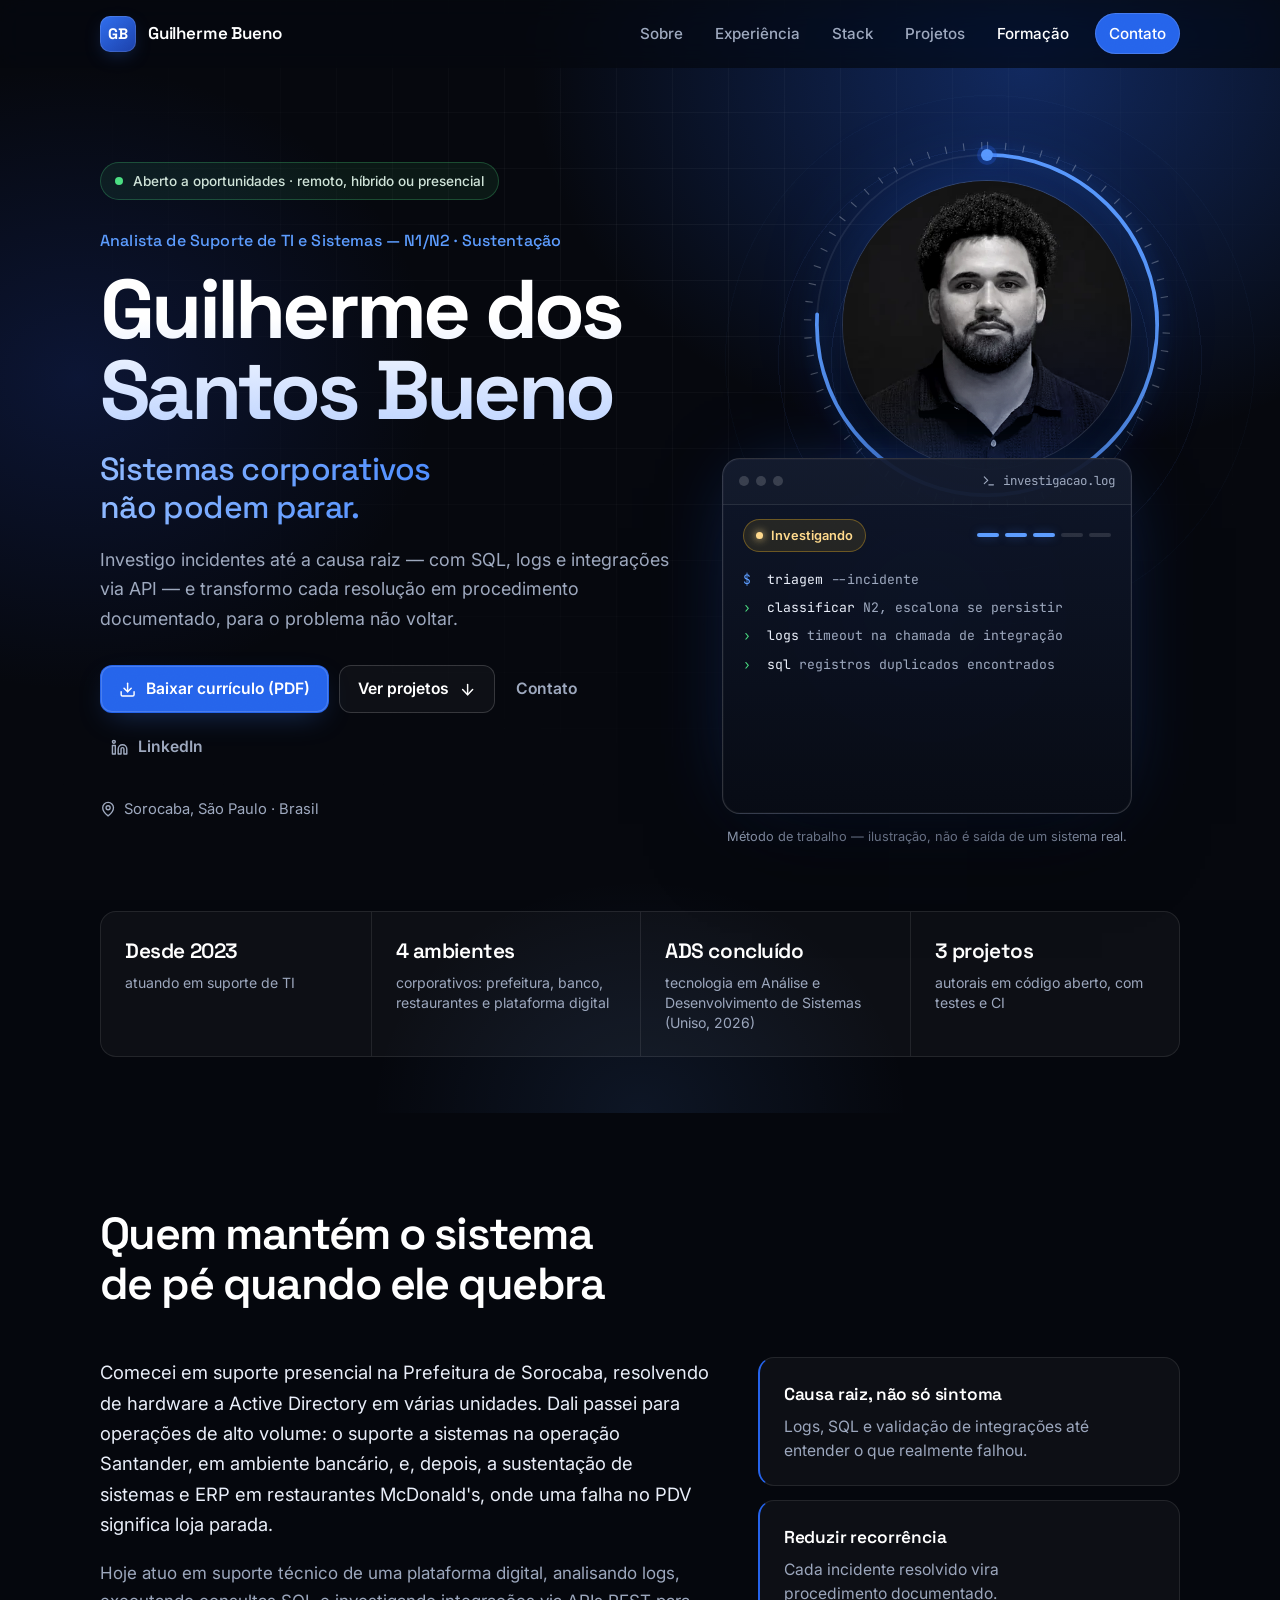
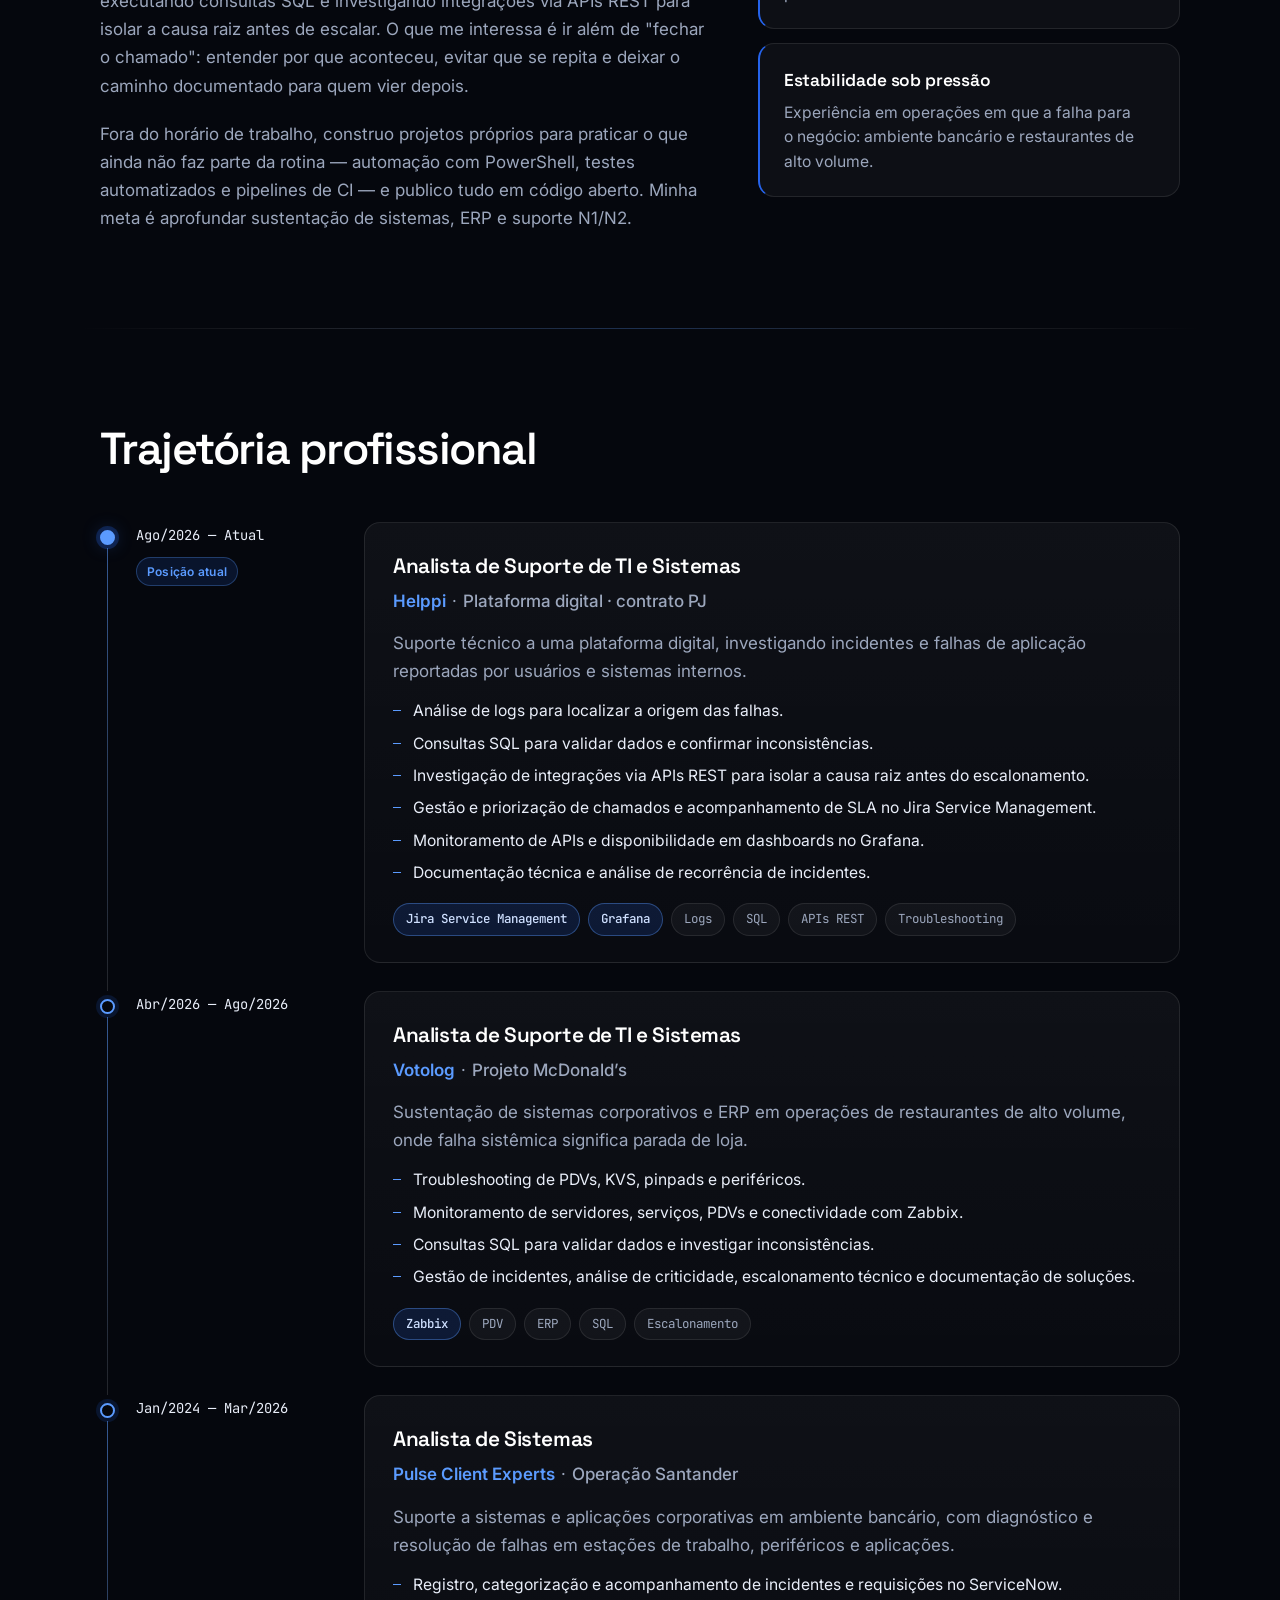
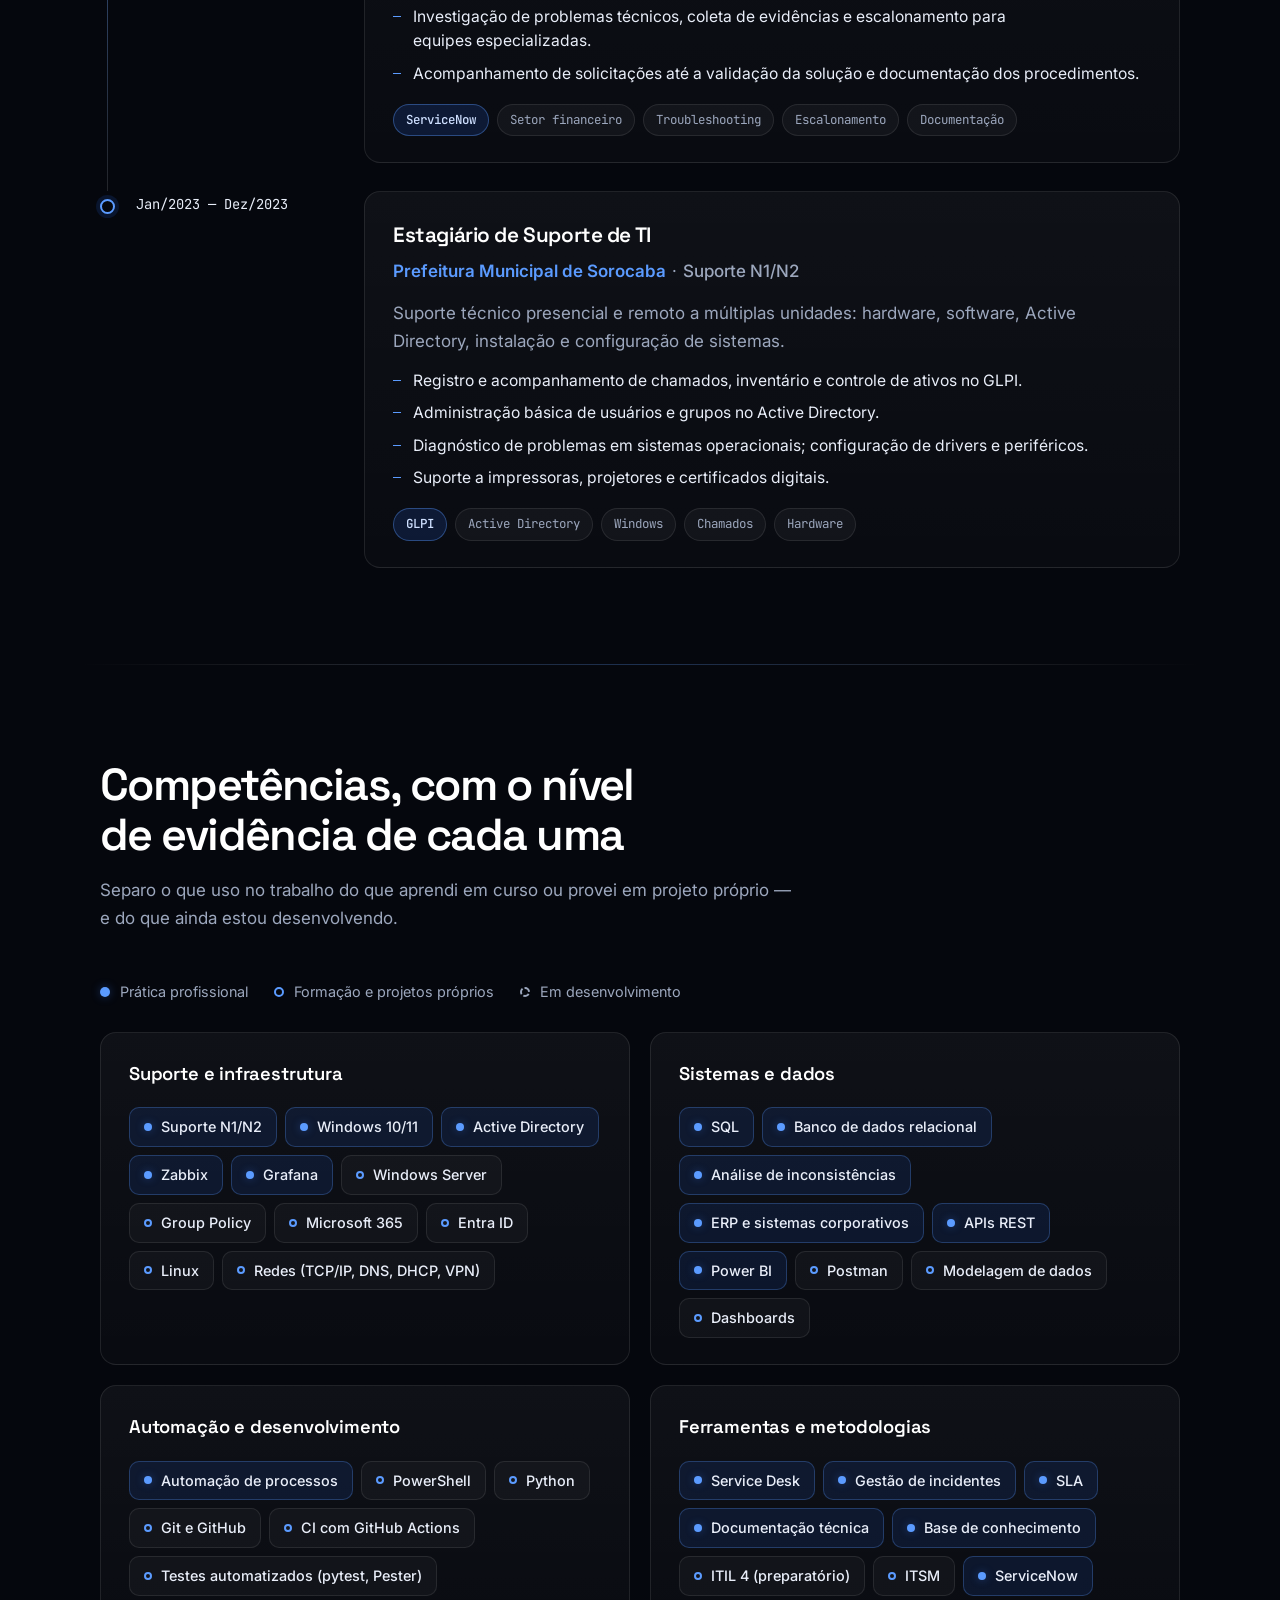
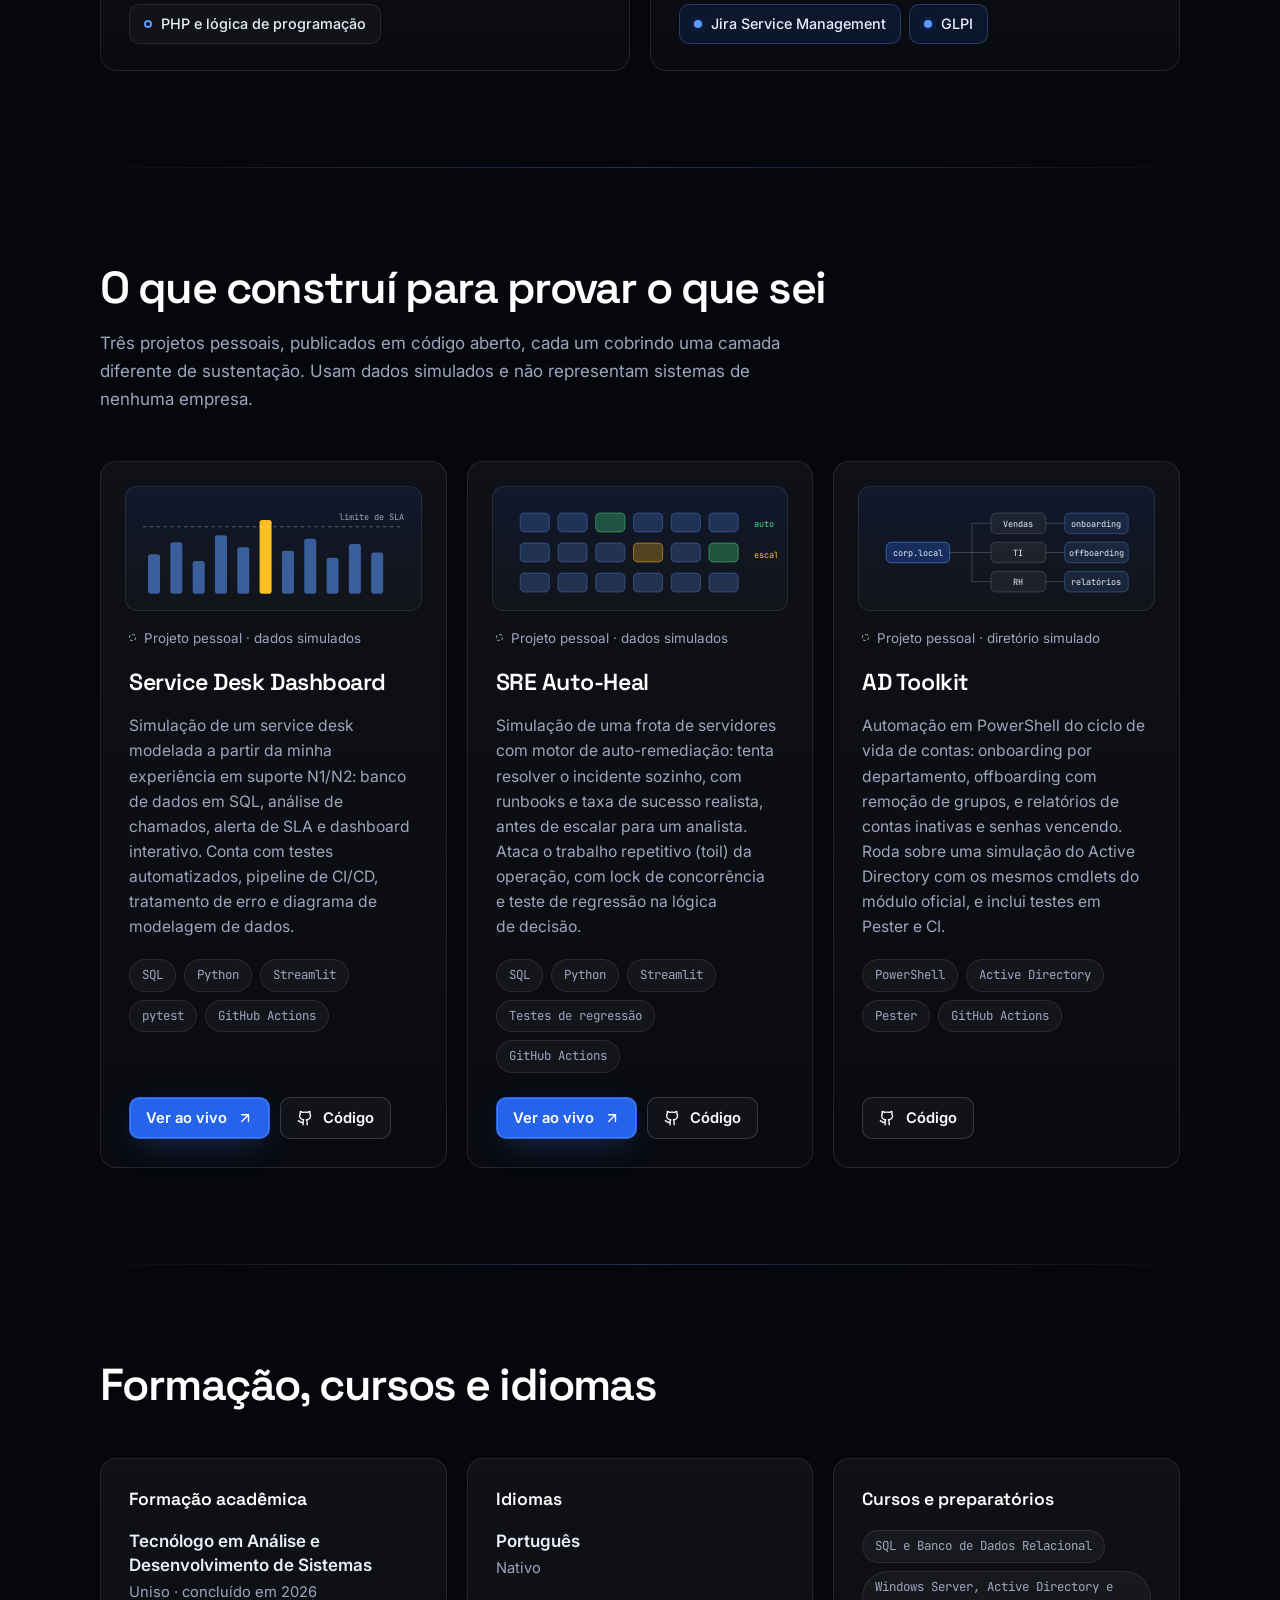
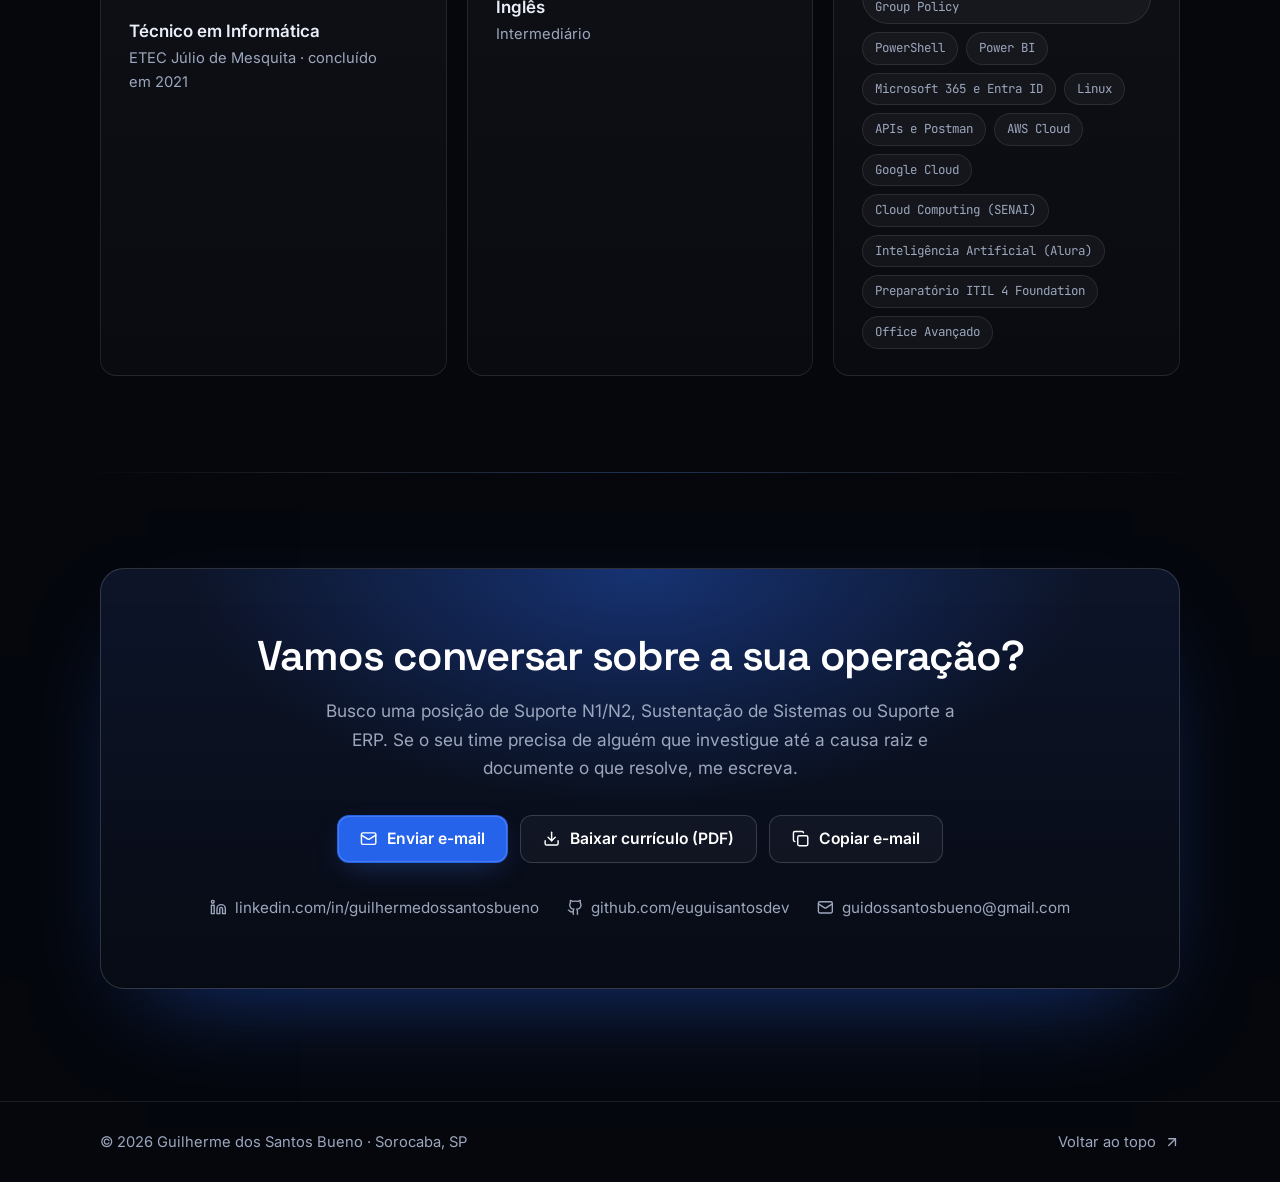
==== commit 028e3012: "Atualiza site: curriculo 1 pagina, formacao concluida e posicionamento N1/N2" ====
--- a/index.html
+++ b/index.html
@@ -4,7 +4,7 @@
   <meta charset="utf-8">
   <meta name="viewport" content="width=device-width, initial-scale=1">
   <title>Guilherme dos Santos Bueno — Analista de Suporte de TI e Sistemas</title>
-  <meta name="description" content="Analista de Suporte de TI e Sistemas (N1/N2/N3) em Sorocaba-SP. Sustentação de sistemas corporativos, SQL, integrações via API e análise de causa raiz. Portfólio, experiência e projetos.">
+  <meta name="description" content="Analista de Suporte de TI e Sistemas (N1/N2, Sustentação) em Sorocaba-SP. Sustentação de sistemas corporativos e ERP, SQL, integrações via API e análise de causa raiz. Portfólio, experiência e projetos.">
   <meta name="author" content="Guilherme dos Santos Bueno">
   <meta name="theme-color" content="#05070d">
   <link rel="canonical" href="https://euguisantosdev.github.io/">
@@ -13,7 +13,7 @@
   <meta property="og:locale" content="pt_BR">
   <meta property="og:site_name" content="Guilherme dos Santos Bueno">
   <meta property="og:title" content="Guilherme dos Santos Bueno — Analista de Suporte de TI e Sistemas">
-  <meta property="og:description" content="Sistemas corporativos não podem parar. Suporte N1/N2/N3, SQL, integrações via API e análise de causa raiz.">
+  <meta property="og:description" content="Sistemas corporativos não podem parar. Suporte N1/N2, sustentação de sistemas, SQL, integrações via API e análise de causa raiz.">
   <meta property="og:url" content="https://euguisantosdev.github.io/">
   <meta property="og:image" content="https://euguisantosdev.github.io/og-image.png">
   <meta property="og:image:width" content="1200">
@@ -21,7 +21,7 @@
   <meta property="og:image:alt" content="Guilherme dos Santos Bueno — Analista de Suporte de TI e Sistemas">
   <meta name="twitter:card" content="summary_large_image">
   <meta name="twitter:title" content="Guilherme dos Santos Bueno — Analista de Suporte de TI e Sistemas">
-  <meta name="twitter:description" content="Sistemas corporativos não podem parar. Suporte N1/N2/N3, SQL, integrações via API e análise de causa raiz.">
+  <meta name="twitter:description" content="Sistemas corporativos não podem parar. Suporte N1/N2, sustentação de sistemas, SQL, integrações via API e análise de causa raiz.">
   <meta name="twitter:image" content="https://euguisantosdev.github.io/og-image.png">
 
   <link rel="icon" href="favicon.svg" type="image/svg+xml">
@@ -107,7 +107,7 @@
           <!-- Indicador de disponibilidade: remova este <p> para ocultá-lo. -->
           <p class="status-pill reveal"><span class="pulse-dot" aria-hidden="true"></span>Aberto a oportunidades · remoto, híbrido ou presencial</p>
 
-          <p class="kicker reveal">Analista de Suporte de TI e Sistemas — N1, N2 e N3</p>
+          <p class="kicker reveal">Analista de Suporte de TI e Sistemas — N1/N2 · Sustentação</p>
           <h1 id="hero-title" class="hero-title reveal">Guilherme dos Santos Bueno</h1>
           <p class="hero-tagline reveal">Sistemas corporativos não podem parar.</p>
           <p class="hero-lead reveal">Investigo incidentes até a causa raiz — com SQL, logs e integrações via API — e transformo cada resolução em procedimento documentado, para o problema não voltar.</p>
@@ -167,7 +167,7 @@
         <ul class="facts reveal" aria-label="Fatos rápidos">
           <li><strong>Desde 2023</strong><span>atuando em suporte de TI</span></li>
           <li><strong>4 ambientes</strong><span>corporativos: prefeitura, banco, restaurantes e plataforma digital</span></li>
-          <li><strong>ITIL Foundation</strong><span>certificação concluída</span></li>
+          <li><strong>ADS concluído</strong><span>tecnologia em Análise e Desenvolvimento de Sistemas (Uniso, 2026)</span></li>
           <li><strong>3 projetos</strong><span>autorais em código aberto, com testes e CI</span></li>
         </ul>
       </div>
@@ -182,9 +182,9 @@
 
         <div class="about-grid">
           <div class="about-text reveal">
-            <p>Comecei em suporte presencial na Prefeitura de Sorocaba, resolvendo de hardware a Active Directory em várias unidades. Dali passei para operações de alto volume: o atendimento bancário da operação Santander e, depois, a sustentação de sistemas e ERP em restaurantes McDonald's, onde uma falha no PDV significa loja parada.</p>
+            <p>Comecei em suporte presencial na Prefeitura de Sorocaba, resolvendo de hardware a Active Directory em várias unidades. Dali passei para operações de alto volume: o suporte a sistemas na operação Santander, em ambiente bancário, e, depois, a sustentação de sistemas e ERP em restaurantes McDonald's, onde uma falha no PDV significa loja parada.</p>
             <p>Hoje atuo em suporte técnico de uma plataforma digital, analisando logs, executando consultas SQL e investigando integrações via APIs REST para isolar a causa raiz antes de escalar. O que me interessa é ir além de "fechar o chamado": entender por que aconteceu, evitar que se repita e deixar o caminho documentado para quem vier depois.</p>
-            <p>Fora do horário de trabalho, construo projetos próprios para praticar o que ainda não faz parte da rotina — automação com PowerShell, testes automatizados e pipelines de CI — e publico tudo em código aberto. Minha meta é aprofundar sistemas, infraestrutura e suporte de nível N2/N3.</p>
+            <p>Fora do horário de trabalho, construo projetos próprios para praticar o que ainda não faz parte da rotina — automação com PowerShell, testes automatizados e pipelines de CI — e publico tudo em código aberto. Minha meta é aprofundar sustentação de sistemas, ERP e suporte N1/N2.</p>
           </div>
 
           <ul class="principles reveal" aria-label="Princípios de trabalho">
@@ -198,56 +198,13 @@
             </li>
             <li>
               <h3>Estabilidade sob pressão</h3>
-              <p>Experiência em operações em que a falha para o negócio: atendimento bancário e restaurantes de alto volume.</p>
+              <p>Experiência em operações em que a falha para o negócio: ambiente bancário e restaurantes de alto volume.</p>
             </li>
           </ul>
         </div>
       </div>
     </section>
 
-
-    <!-- INDICADORES -->
-    <section class="section section-tight" id="resultados" aria-labelledby="res-title">
-      <div class="container">
-        <header class="section-head reveal">
-          <h2 id="res-title">Resultados, empresa por empresa</h2>
-          <p class="section-sub">Cada indicador vem de uma operação diferente. Detalho o contexto e a forma de medição em entrevista.</p>
-        </header>
-
-        <ul class="panels">
-          <li class="card panel reveal">
-            <p class="panel-where"><strong>Helppi</strong> <span>Ago/2026 — atual</span></p>
-            <p class="panel-title">SLA de chamados cumprido</p>
-            <div class="gauge" style="--v:96.5">
-              <svg viewBox="0 0 200 112" aria-hidden="true"><path class="g-track" d="M20 100a80 80 0 0 1 160 0"/><path class="g-fill" d="M20 100a80 80 0 0 1 160 0" pathLength="100"/></svg>
-              <p class="panel-value"><span class="count" data-to="96.5" data-dec="1">96,5</span><small>%</small></p>
-            </div>
-            <p class="panel-desc">Percentual de chamados resolvidos dentro do prazo acordado.</p>
-          </li>
-
-          <li class="card panel reveal">
-            <p class="panel-where"><strong>Votolog · McDonald’s</strong> <span>Abr — Ago/2026</span></p>
-            <p class="panel-title">Disponibilidade dos sistemas monitorados</p>
-            <div class="gauge" style="--v:99.7">
-              <svg viewBox="0 0 200 112" aria-hidden="true"><path class="g-track" d="M20 100a80 80 0 0 1 160 0"/><path class="g-fill" d="M20 100a80 80 0 0 1 160 0" pathLength="100"/></svg>
-              <p class="panel-value"><span class="count" data-to="99.7" data-dec="1">99,7</span><small>%</small></p>
-            </div>
-            <p class="panel-desc">Disponibilidade mensal dos serviços monitorados.</p>
-          </li>
-
-          <li class="card panel reveal">
-            <p class="panel-where"><strong>Pulse · Santander</strong> <span>Jan/2024 — Mar/2026</span></p>
-            <p class="panel-title">Redução de incidentes recorrentes</p>
-            <div class="trend" aria-hidden="true">
-              <div class="trend-col"><span class="trend-bar before"></span><em>antes</em></div>
-              <div class="trend-col"><span class="trend-bar after"></span><em>depois</em></div>
-            </div>
-            <p class="panel-value"><span class="count" data-to="32" data-dec="0" data-prefix="−">−32</span><small>%</small></p>
-            <p class="panel-desc">Após análise de causa raiz e implementação de correções.</p>
-          </li>
-        </ul>
-      </div>
-    </section>
 
     <!-- EXPERIÊNCIA -->
     <section class="section" id="experiencia" aria-labelledby="exp-title">
@@ -266,12 +223,13 @@
               <h3>Analista de Suporte de TI e Sistemas</h3>
               <p class="tl-company">Helppi <span class="tl-sep">·</span> <span class="tl-op">Plataforma digital · contrato PJ</span></p>
               <p>Suporte técnico a uma plataforma digital, investigando incidentes e falhas de aplicação reportadas por usuários e sistemas internos.</p>
-              <p class="tl-kpi"><strong>96,5%</strong> dos chamados resolvidos dentro do SLA</p>
               <ul class="tl-list">
                 <li>Análise de logs para localizar a origem das falhas.</li>
                 <li>Consultas SQL para validar dados e confirmar inconsistências.</li>
                 <li>Investigação de integrações via APIs REST para isolar a causa raiz antes do escalonamento.</li>
-                <li>Gestão de incidentes e SLA no Jira Service Management; dashboards de APIs e de disponibilidade no Grafana.</li>
+                <li>Gestão e priorização de chamados e acompanhamento de SLA no Jira Service Management.</li>
+                <li>Monitoramento de APIs e disponibilidade em dashboards no Grafana.</li>
+                <li>Documentação técnica e análise de recorrência de incidentes.</li>
               </ul>
               <ul class="tags" aria-label="Tecnologias relacionadas"><li class="tag-tool">Jira Service Management</li><li class="tag-tool">Grafana</li><li>Logs</li><li>SQL</li><li>APIs REST</li><li>Troubleshooting</li></ul>
             </article>
@@ -283,31 +241,28 @@
               <h3>Analista de Suporte de TI e Sistemas</h3>
               <p class="tl-company">Votolog <span class="tl-sep">·</span> <span class="tl-op">Projeto McDonald’s</span></p>
               <p>Sustentação de sistemas corporativos e ERP em operações de restaurantes de alto volume, onde falha sistêmica significa parada de loja.</p>
-              <p class="tl-kpi"><strong>99,7%</strong> de disponibilidade dos sistemas monitorados</p>
               <ul class="tl-list">
-                <li>Diagnóstico de falhas em PDVs, KVS, pinpads e periféricos.</li>
-                <li>Validação de dados via SQL para agilizar a resolução de incidentes recorrentes.</li>
-                <li>Suporte remoto e automação de processos.</li>
+                <li>Troubleshooting de PDVs, KVS, pinpads e periféricos.</li>
                 <li>Monitoramento de servidores, serviços, PDVs e conectividade com Zabbix.</li>
+                <li>Consultas SQL para validar dados e investigar inconsistências.</li>
+                <li>Gestão de incidentes, análise de criticidade, escalonamento técnico e documentação de soluções.</li>
               </ul>
-              <ul class="tags" aria-label="Tecnologias relacionadas"><li class="tag-tool">Zabbix</li><li>PDV</li><li>ERP</li><li>SQL</li><li>Suporte remoto</li></ul>
+              <ul class="tags" aria-label="Tecnologias relacionadas"><li class="tag-tool">Zabbix</li><li>PDV</li><li>ERP</li><li>SQL</li><li>Escalonamento</li></ul>
             </article>
           </li>
 
           <li class="tl-item reveal">
             <div class="tl-meta"><span class="tl-period">Jan/2024 — Mar/2026</span></div>
             <article class="card tl-card">
-              <h3>Suporte de TI e Sistemas</h3>
+              <h3>Analista de Sistemas</h3>
               <p class="tl-company">Pulse Client Experts <span class="tl-sep">·</span> <span class="tl-op">Operação Santander</span></p>
-              <p>Suporte a usuários em ambiente corporativo bancário de alto volume, sob os padrões de segurança do setor financeiro. Progredi entre canais de atendimento até a operação Santander Select High, com reconhecimento interno em Negócios e Qualidade.</p>
-              <p class="tl-kpi"><strong>−32%</strong> de incidentes recorrentes, após análise de causa raiz</p>
+              <p>Suporte a sistemas e aplicações corporativas em ambiente bancário, com diagnóstico e resolução de falhas em estações de trabalho, periféricos e aplicações.</p>
               <ul class="tl-list">
-                <li>Gestão de incidentes, requisições, prioridades e escalonamentos no ServiceNow.</li>
-                <li>Atendimento digital em chat, com média de cerca de 110 atendimentos por dia e até 3 simultâneos.</li>
-                <li>Configuração e substituição de periféricos; controle e inventário de equipamentos.</li>
-                <li>Suporte remoto a sistemas e aplicações corporativas, com organização de informações em planilhas.</li>
+                <li>Registro, categorização e acompanhamento de incidentes e requisições no ServiceNow.</li>
+                <li>Investigação de problemas técnicos, coleta de evidências e escalonamento para equipes especializadas.</li>
+                <li>Acompanhamento de solicitações até a validação da solução e documentação dos procedimentos.</li>
               </ul>
-              <ul class="tags" aria-label="Tecnologias relacionadas"><li class="tag-tool">ServiceNow</li><li>Atendimento digital</li><li>Setor financeiro</li><li>Suporte remoto</li><li>Inventário</li></ul>
+              <ul class="tags" aria-label="Tecnologias relacionadas"><li class="tag-tool">ServiceNow</li><li>Setor financeiro</li><li>Troubleshooting</li><li>Escalonamento</li><li>Documentação</li></ul>
             </article>
           </li>
 
@@ -319,6 +274,7 @@
               <p>Suporte técnico presencial e remoto a múltiplas unidades: hardware, software, Active Directory, instalação e configuração de sistemas.</p>
               <ul class="tl-list">
                 <li>Registro e acompanhamento de chamados, inventário e controle de ativos no GLPI.</li>
+                <li>Administração básica de usuários e grupos no Active Directory.</li>
                 <li>Diagnóstico de problemas em sistemas operacionais; configuração de drivers e periféricos.</li>
                 <li>Suporte a impressoras, projetores e certificados digitais.</li>
               </ul>
@@ -347,7 +303,7 @@
           <article class="card stack-card reveal">
             <h3>Suporte e infraestrutura</h3>
             <ul class="chips">
-              <li class="chip lv-pro"><span class="sr-only">Prática profissional: </span>Suporte N1/N2/N3</li>
+              <li class="chip lv-pro"><span class="sr-only">Prática profissional: </span>Suporte N1/N2</li>
               <li class="chip lv-pro"><span class="sr-only">Prática profissional: </span>Windows 10/11</li>
               <li class="chip lv-pro"><span class="sr-only">Prática profissional: </span>Active Directory</li>
               <li class="chip lv-pro"><span class="sr-only">Prática profissional: </span>Zabbix</li>
@@ -397,7 +353,7 @@
               <li class="chip lv-pro"><span class="sr-only">Prática profissional: </span>SLA</li>
               <li class="chip lv-pro"><span class="sr-only">Prática profissional: </span>Documentação técnica</li>
               <li class="chip lv-pro"><span class="sr-only">Prática profissional: </span>Base de conhecimento</li>
-              <li class="chip lv-study"><span class="sr-only">Formação e projetos: </span>ITIL Foundation (certificado)</li>
+              <li class="chip lv-study"><span class="sr-only">Formação e projetos: </span>ITIL 4 (preparatório)</li>
               <li class="chip lv-study"><span class="sr-only">Formação e projetos: </span>ITSM</li>
               <li class="chip lv-pro"><span class="sr-only">Prática profissional: </span>ServiceNow</li>
               <li class="chip lv-pro"><span class="sr-only">Prática profissional: </span>Jira Service Management</li>
@@ -413,7 +369,7 @@
       <div class="container">
         <header class="section-head reveal">
           <h2 id="proj-title">O que construí para provar o que sei</h2>
-          <p class="section-sub">Três projetos autorais, publicados em código aberto, cada um cobrindo uma camada diferente de sustentação. <strong>São projetos demonstrativos</strong>: usam dados simulados e não representam sistemas de nenhuma empresa.</p>
+          <p class="section-sub">Três projetos pessoais, publicados em código aberto, cada um cobrindo uma camada diferente de sustentação. Usam dados simulados e não representam sistemas de nenhuma empresa.</p>
         </header>
 
         <div class="projects-grid">
@@ -429,9 +385,9 @@
                 <text class="sla-label" x="312" y="22" text-anchor="end">limite de SLA</text>
               </svg>
             </div>
-            <p class="project-type"><span class="demo-dot" aria-hidden="true"></span>Projeto demonstrativo, dados simulados</p>
+            <p class="project-type"><span class="demo-dot" aria-hidden="true"></span>Projeto pessoal · dados simulados</p>
             <h3>Service Desk Dashboard</h3>
-            <p>Simulação de um service desk modelada a partir da minha experiência em suporte N1/N2/N3: banco de dados em SQL, análise de chamados, alerta de SLA e dashboard interativo. Conta com testes automatizados, pipeline de CI/CD, tratamento de erro e diagrama de modelagem de dados.</p>
+            <p>Simulação de um service desk modelada a partir da minha experiência em suporte N1/N2: banco de dados em SQL, análise de chamados, alerta de SLA e dashboard interativo. Conta com testes automatizados, pipeline de CI/CD, tratamento de erro e diagrama de modelagem de dados.</p>
             <ul class="tags" aria-label="Tecnologias"><li>SQL</li><li>Python</li><li>Streamlit</li><li>pytest</li><li>GitHub Actions</li></ul>
             <div class="project-links">
               <a class="btn btn-primary btn-sm" href="https://service-desk-dashboard-8qhpzeyamo75tk9qklbfjw.streamlit.app/" target="_blank" rel="noopener noreferrer">Ver ao vivo <svg class="icon" aria-hidden="true"><use href="#i-arrow-up-right"/></svg><span class="sr-only"> (abre em nova aba)</span></a>
@@ -450,7 +406,7 @@
                 <text class="legend-t" x="292" y="30">auto</text><text class="legend-t esc-t" x="292" y="66">escala</text>
               </svg>
             </div>
-            <p class="project-type"><span class="demo-dot" aria-hidden="true"></span>Projeto demonstrativo, dados simulados</p>
+            <p class="project-type"><span class="demo-dot" aria-hidden="true"></span>Projeto pessoal · dados simulados</p>
             <h3>SRE Auto-Heal</h3>
             <p>Simulação de uma frota de servidores com motor de auto-remediação: tenta resolver o incidente sozinho, com runbooks e taxa de sucesso realista, antes de escalar para um analista. Ataca o trabalho repetitivo (toil) da operação, com lock de concorrência e teste de regressão na lógica de decisão.</p>
             <ul class="tags" aria-label="Tecnologias"><li>SQL</li><li>Python</li><li>Streamlit</li><li>Testes de regressão</li><li>GitHub Actions</li></ul>
@@ -476,7 +432,7 @@
                 </g>
               </svg>
             </div>
-            <p class="project-type"><span class="demo-dot" aria-hidden="true"></span>Estudo prático, diretório simulado</p>
+            <p class="project-type"><span class="demo-dot" aria-hidden="true"></span>Projeto pessoal · diretório simulado</p>
             <h3>AD Toolkit</h3>
             <p>Automação em PowerShell do ciclo de vida de contas: onboarding por departamento, offboarding com remoção de grupos, e relatórios de contas inativas e senhas vencendo. Roda sobre uma simulação do Active Directory com os mesmos cmdlets do módulo oficial, e inclui testes em Pester e CI.</p>
             <ul class="tags" aria-label="Tecnologias"><li>PowerShell</li><li>Active Directory</li><li>Pester</li><li>GitHub Actions</li></ul>
@@ -492,7 +448,7 @@
     <section class="section" id="formacao" aria-labelledby="form-title">
       <div class="container">
         <header class="section-head reveal">
-          <h2 id="form-title">Formação, certificações e idiomas</h2>
+          <h2 id="form-title">Formação, cursos e idiomas</h2>
         </header>
 
         <div class="edu-grid">
@@ -501,7 +457,7 @@
             <ul class="edu-list">
               <li>
                 <strong>Tecnólogo em Análise e Desenvolvimento de Sistemas</strong>
-                <span>Uniso · curso trancado no 5º semestre, com retorno previsto em 2027</span>
+                <span>Uniso · concluído em 2026</span>
               </li>
               <li>
                 <strong>Técnico em Informática</strong>
@@ -511,14 +467,7 @@
           </article>
 
           <article class="card edu-card reveal">
-            <h3>Certificação</h3>
-            <ul class="edu-list">
-              <li>
-                <strong>ITIL Foundation</strong>
-                <span>Concluída</span>
-              </li>
-            </ul>
-            <h3 class="edu-sub">Idiomas</h3>
+            <h3>Idiomas</h3>
             <ul class="edu-list">
               <li><strong>Português</strong><span>Nativo</span></li>
               <li><strong>Inglês</strong><span>Intermediário</span></li>
@@ -526,8 +475,8 @@
           </article>
 
           <article class="card edu-card reveal">
-            <h3>Cursos concluídos</h3>
-            <ul class="tags tags-wrap" aria-label="Cursos concluídos">
+            <h3>Cursos e preparatórios</h3>
+            <ul class="tags tags-wrap" aria-label="Cursos">
               <li>SQL e Banco de Dados Relacional</li>
               <li>Windows Server, Active Directory e Group Policy</li>
               <li>PowerShell</li>
@@ -539,6 +488,7 @@
               <li>Google Cloud</li>
               <li>Cloud Computing (SENAI)</li>
               <li>Inteligência Artificial (Alura)</li>
+              <li>Preparatório ITIL 4 Foundation</li>
               <li>Office Avançado</li>
             </ul>
           </article>
@@ -551,7 +501,7 @@
       <div class="container">
         <div class="contact-card reveal">
           <h2 id="contato-title">Vamos conversar sobre a sua operação?</h2>
-          <p class="contact-lead">Busco uma posição de Suporte N2/N3, Sustentação de Sistemas ou Analista de Sistemas Jr/Pleno. Se o seu time precisa de alguém que investigue até a causa raiz e documente o que resolve, me escreva.</p>
+          <p class="contact-lead">Busco uma posição de Suporte N1/N2, Sustentação de Sistemas ou Suporte a ERP. Se o seu time precisa de alguém que investigue até a causa raiz e documente o que resolve, me escreva.</p>
 
           <div class="contact-actions">
             <a class="btn btn-primary" href="mailto:guidossantosbueno@gmail.com"><svg class="icon" aria-hidden="true"><use href="#i-mail"/></svg> Enviar e-mail</a>
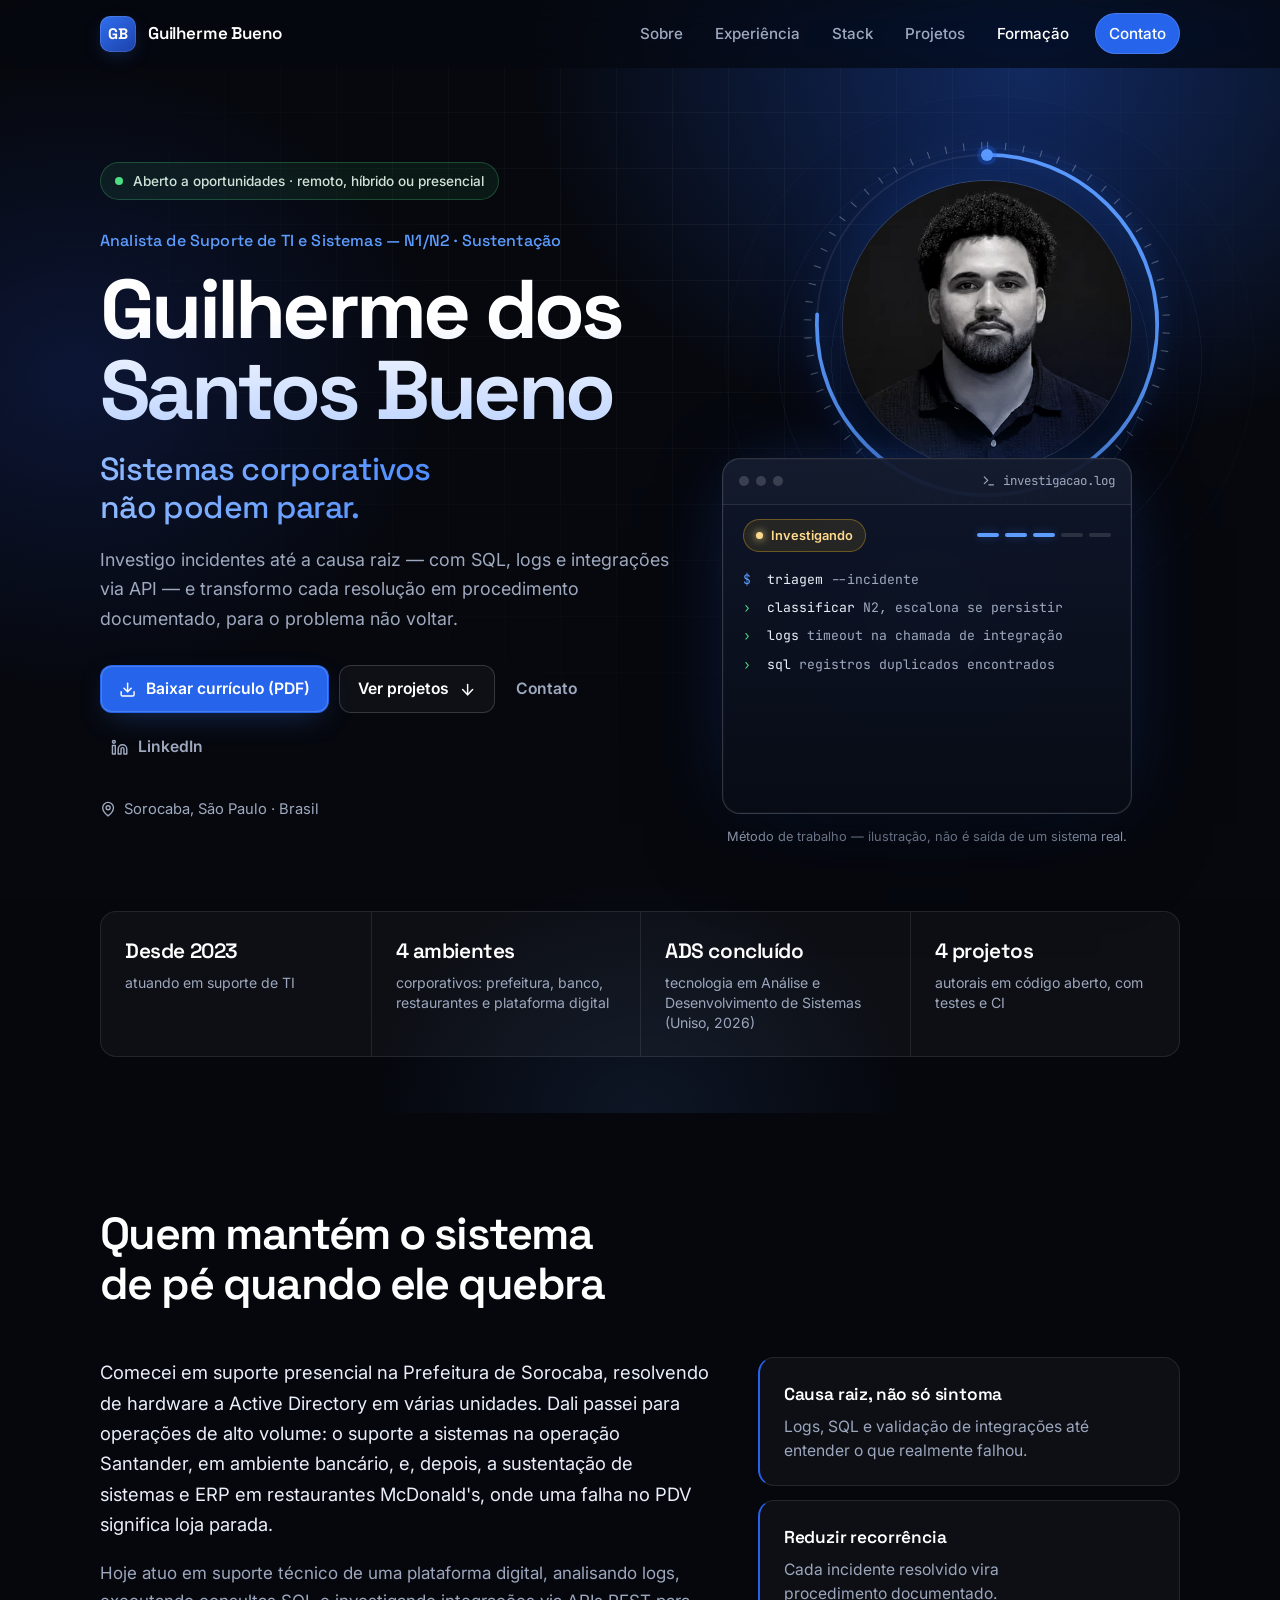
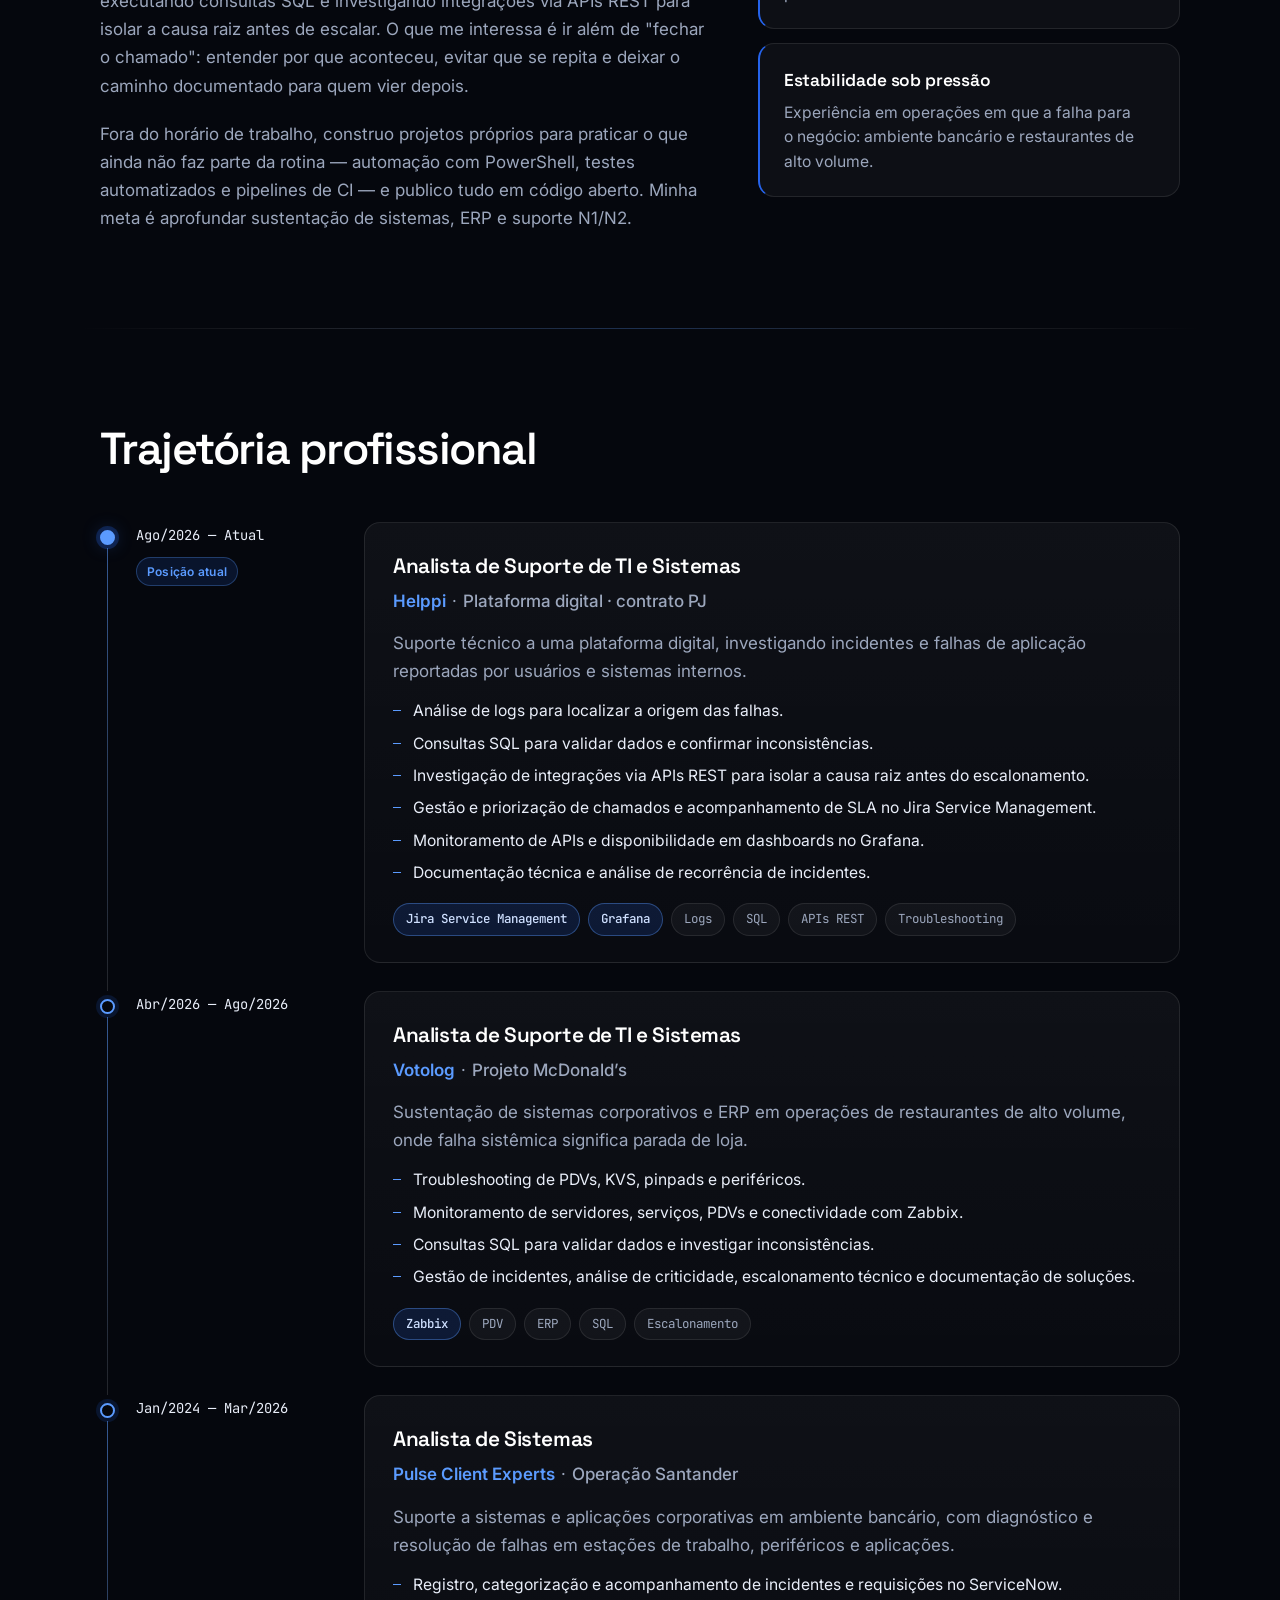
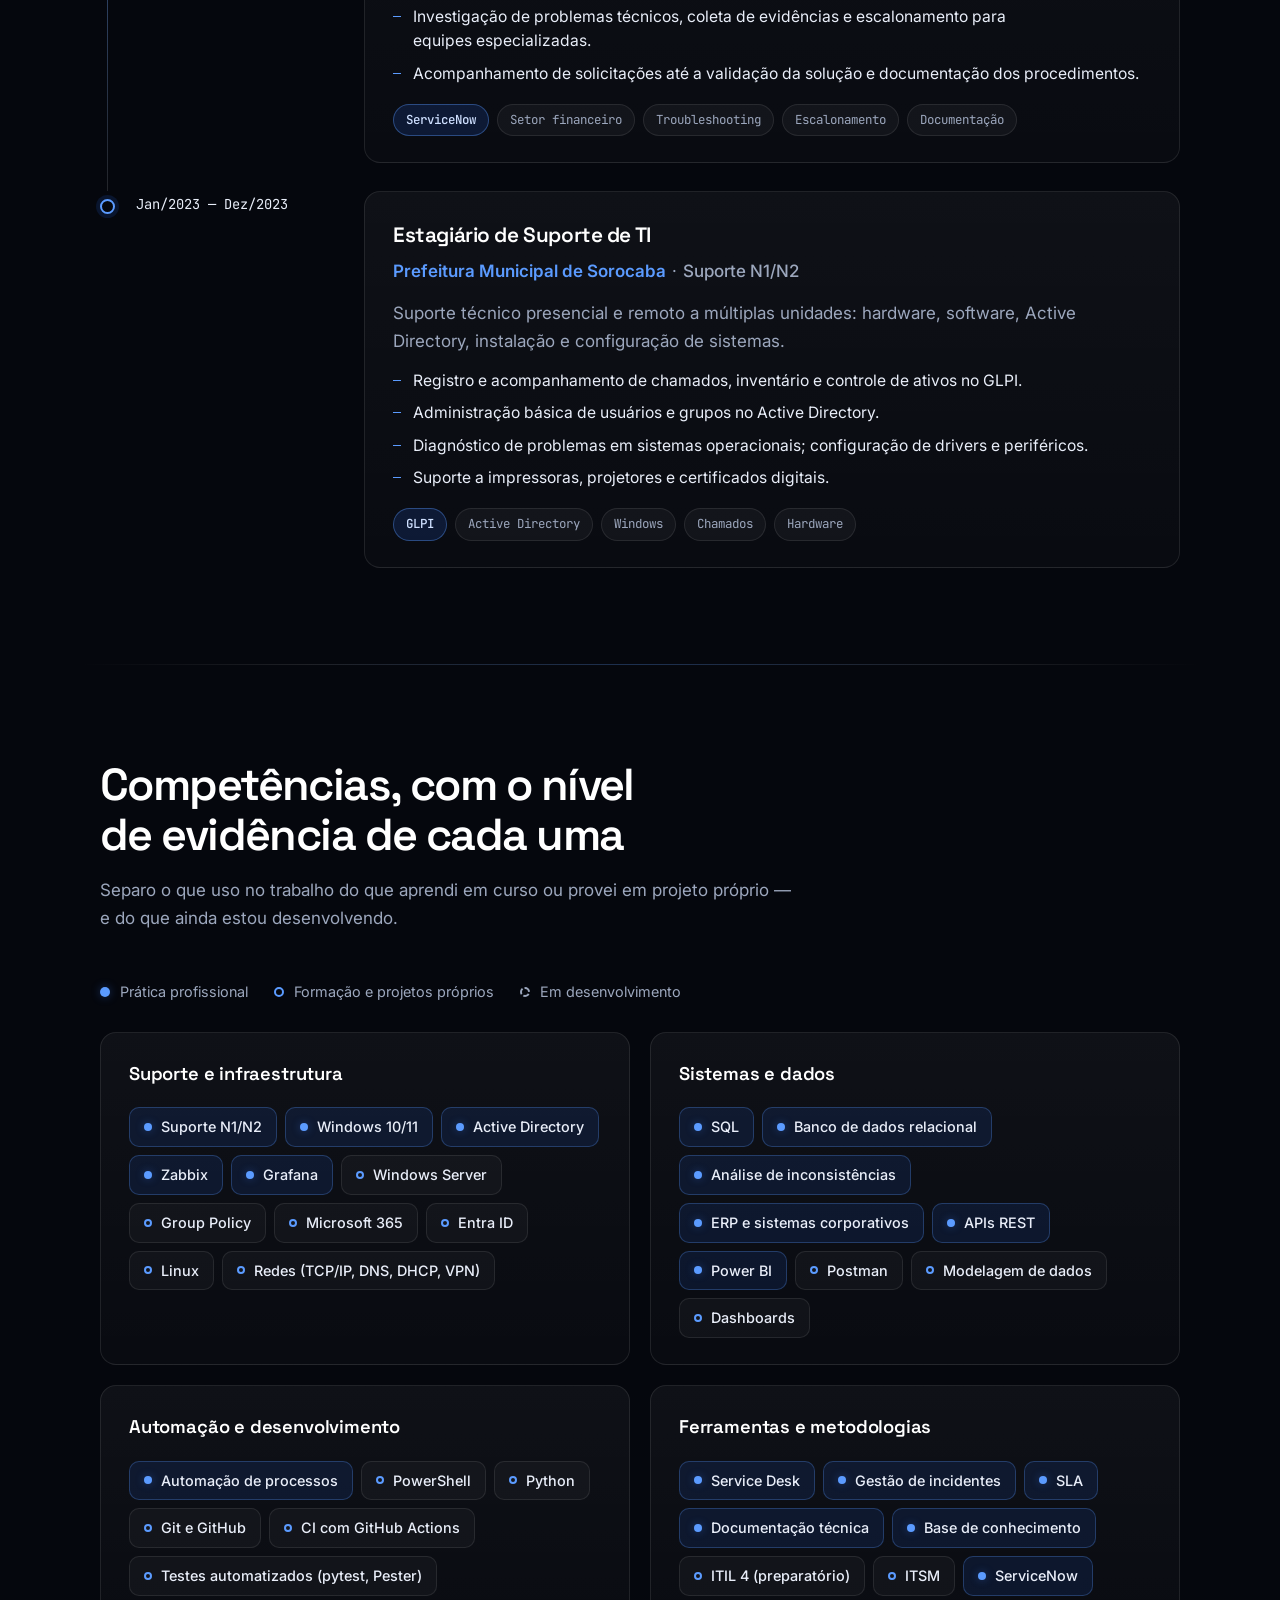
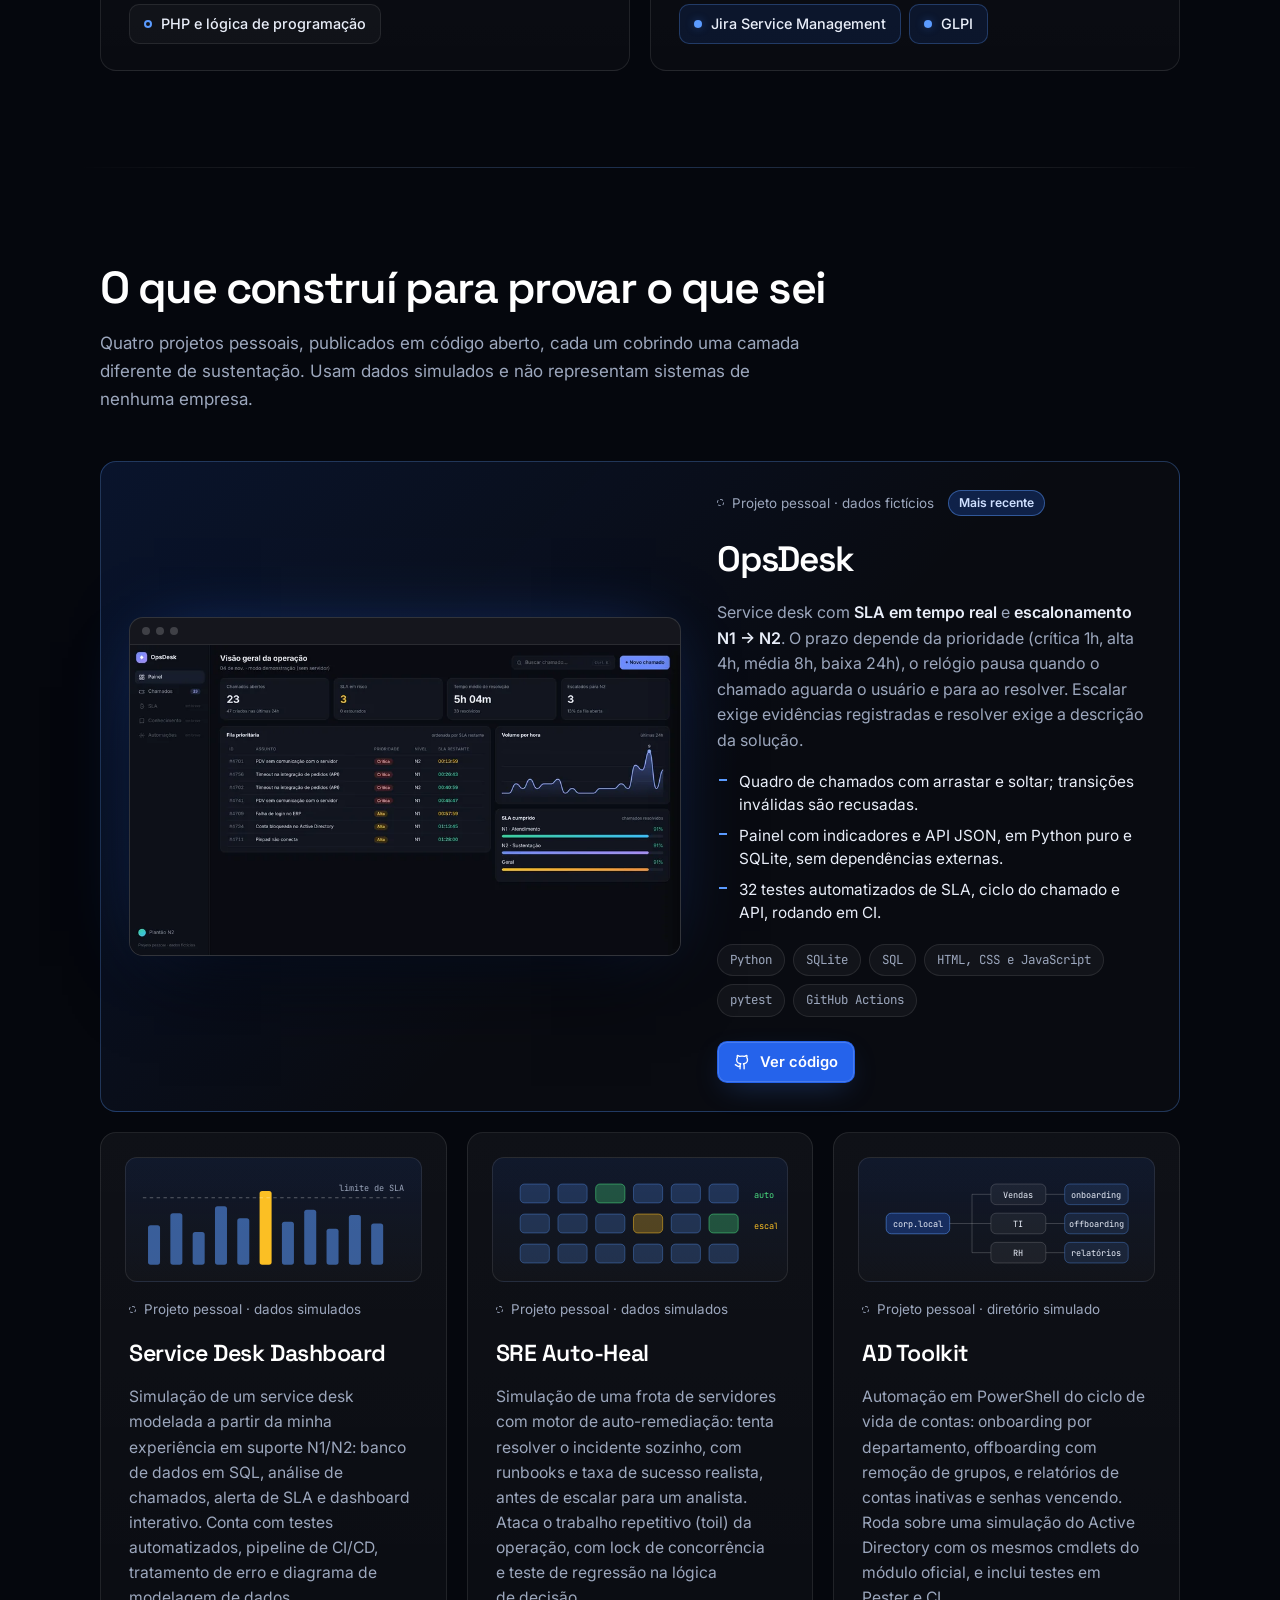
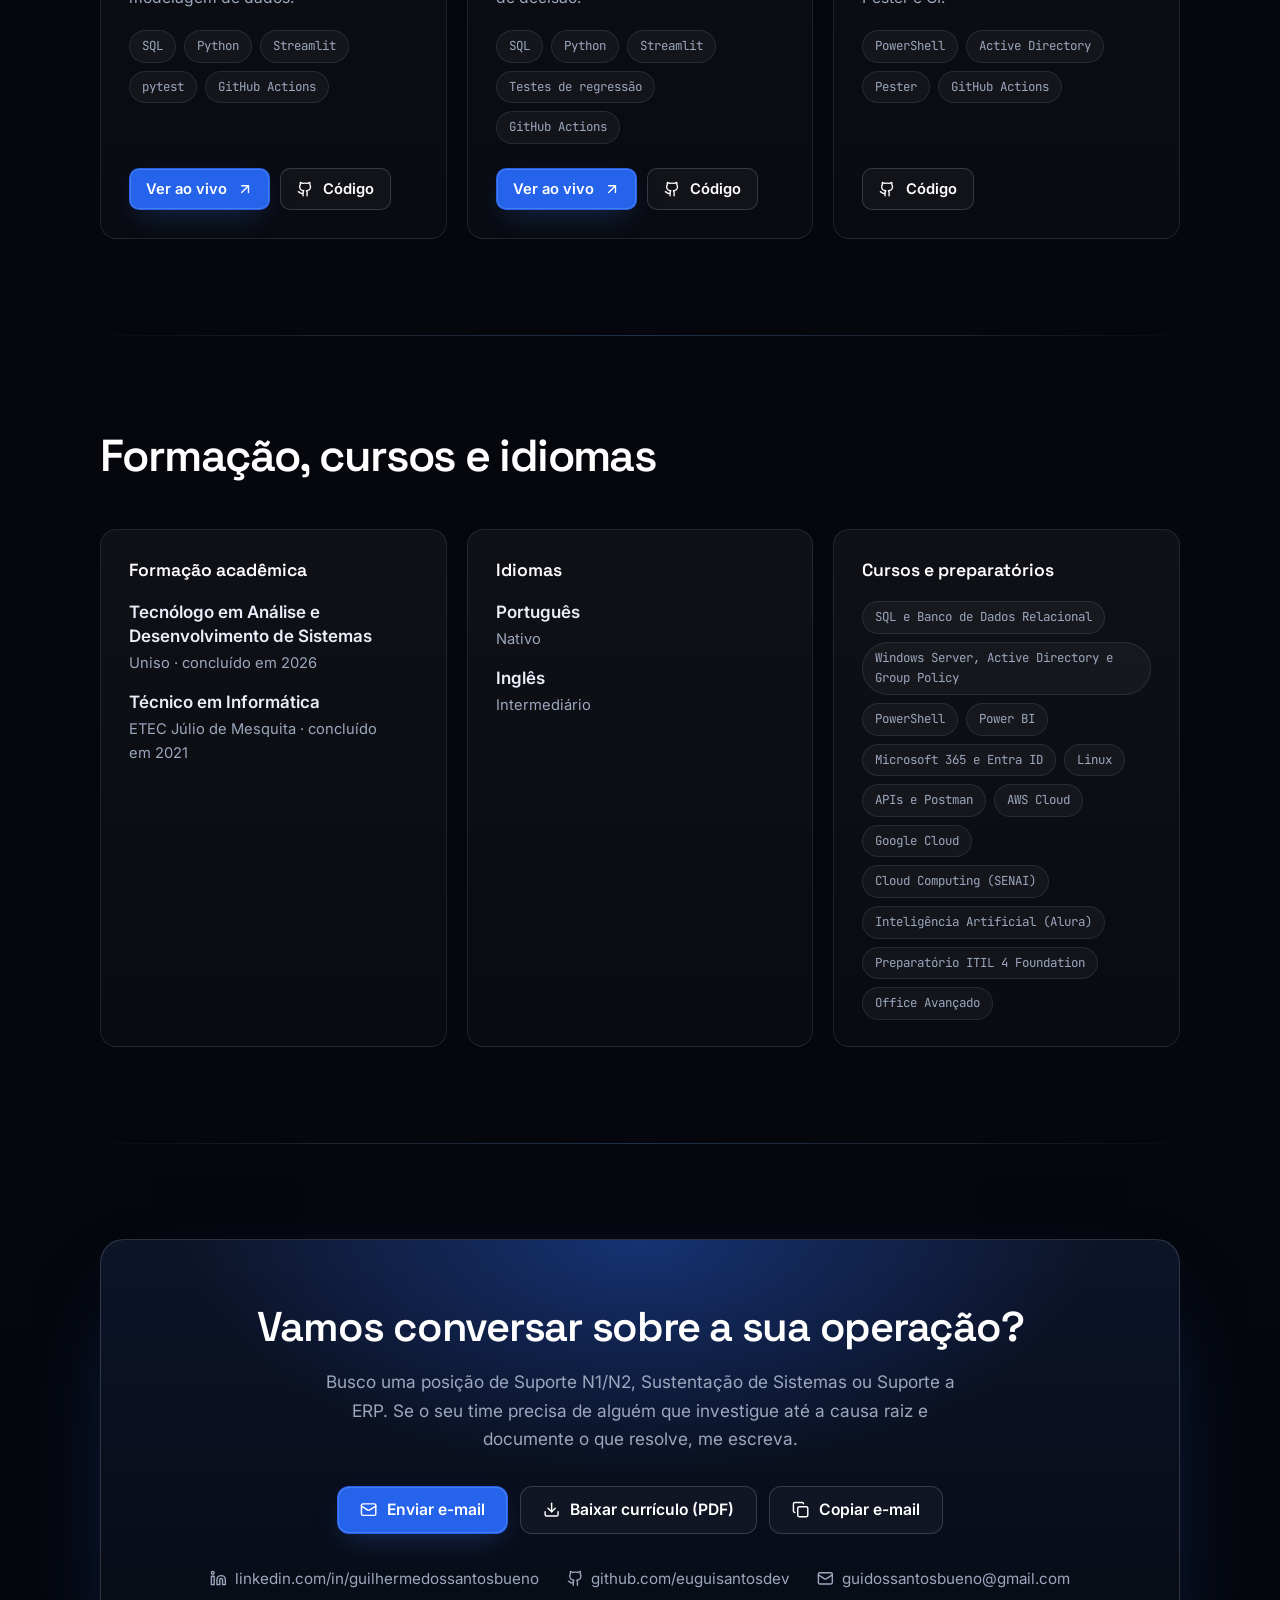
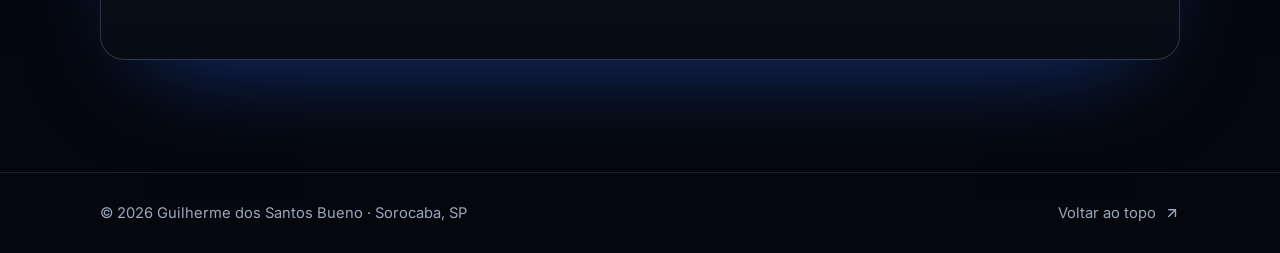
==== commit 06471001: "Adiciona OpsDesk aos projetos" ====
--- a/index.html
+++ b/index.html
@@ -168,7 +168,7 @@
           <li><strong>Desde 2023</strong><span>atuando em suporte de TI</span></li>
           <li><strong>4 ambientes</strong><span>corporativos: prefeitura, banco, restaurantes e plataforma digital</span></li>
           <li><strong>ADS concluído</strong><span>tecnologia em Análise e Desenvolvimento de Sistemas (Uniso, 2026)</span></li>
-          <li><strong>3 projetos</strong><span>autorais em código aberto, com testes e CI</span></li>
+          <li><strong>4 projetos</strong><span>autorais em código aberto, com testes e CI</span></li>
         </ul>
       </div>
     </section>
@@ -369,8 +369,34 @@
       <div class="container">
         <header class="section-head reveal">
           <h2 id="proj-title">O que construí para provar o que sei</h2>
-          <p class="section-sub">Três projetos pessoais, publicados em código aberto, cada um cobrindo uma camada diferente de sustentação. Usam dados simulados e não representam sistemas de nenhuma empresa.</p>
+          <p class="section-sub">Quatro projetos pessoais, publicados em código aberto, cada um cobrindo uma camada diferente de sustentação. Usam dados simulados e não representam sistemas de nenhuma empresa.</p>
         </header>
+
+        <article class="card project project-feature reveal">
+          <div class="feature-media">
+            <div class="shot" role="img" aria-label="Captura de tela do OpsDesk: painel com chamados abertos, SLA em risco, tempo médio de resolução, fila prioritária ordenada por SLA restante e volume por hora. Dados fictícios.">
+              <div class="shot-bar" aria-hidden="true"><span></span><span></span><span></span></div>
+              <picture>
+                <source type="image/webp" srcset="assets/img/opsdesk-painel-900.webp 900w, assets/img/opsdesk-painel-1400.webp 1400w" sizes="(max-width: 1020px) 92vw, 640px">
+                <img src="assets/img/opsdesk-painel-900.jpg" srcset="assets/img/opsdesk-painel-900.jpg 900w, assets/img/opsdesk-painel-1400.jpg 1400w" sizes="(max-width: 1020px) 92vw, 640px" width="900" height="506" alt="" loading="lazy" decoding="async">
+              </picture>
+            </div>
+          </div>
+          <div class="feature-body">
+            <p class="project-type"><span class="demo-dot" aria-hidden="true"></span>Projeto pessoal · dados fictícios <span class="badge-new">Mais recente</span></p>
+            <h3>OpsDesk</h3>
+            <p>Service desk com <strong>SLA em tempo real</strong> e <strong>escalonamento N1 → N2</strong>. O prazo depende da prioridade (crítica 1h, alta 4h, média 8h, baixa 24h), o relógio pausa quando o chamado aguarda o usuário e para ao resolver. Escalar exige evidências registradas e resolver exige a descrição da solução.</p>
+            <ul class="feature-points">
+              <li>Quadro de chamados com arrastar e soltar; transições inválidas são recusadas.</li>
+              <li>Painel com indicadores e API JSON, em Python puro e SQLite, sem dependências externas.</li>
+              <li>32 testes automatizados de SLA, ciclo do chamado e API, rodando em CI.</li>
+            </ul>
+            <ul class="tags" aria-label="Tecnologias"><li>Python</li><li>SQLite</li><li>SQL</li><li>HTML, CSS e JavaScript</li><li>pytest</li><li>GitHub Actions</li></ul>
+            <div class="project-links">
+              <a class="btn btn-primary btn-sm" href="https://github.com/euguisantosdev/opsdesk" target="_blank" rel="noopener noreferrer"><svg class="icon" aria-hidden="true"><use href="#i-github"/></svg> Ver código<span class="sr-only"> (abre em nova aba)</span></a>
+            </div>
+          </div>
+        </article>
 
         <div class="projects-grid">
           <article class="card project reveal">
--- a/assets/css/style.css
+++ b/assets/css/style.css
@@ -710,3 +710,26 @@
 .hero-panel { margin-top: -52px; width: min(100%, 380px); }
 @media (max-width: 1020px) { .hero-grid { grid-template-columns: minmax(0, 1fr); } .portrait { width: min(290px, 74%); } .hero-panel { margin-top: -36px; } }
 @media (min-width: 1021px) { .board-log { font-size: .82rem; } .hero-panel { width: min(100%, 410px); } }
+
+/* Projeto em destaque (OpsDesk) */
+.project-feature { display: grid; grid-template-columns: minmax(0, 1.12fr) minmax(0, .88fr); gap: 36px; align-items: center; padding: 28px; margin-bottom: 20px;
+  background: linear-gradient(135deg, rgba(37, 99, 235, .14), rgba(255,255,255,.02) 55%); border-color: rgba(91, 155, 255, .3); }
+.project-feature .project-type { flex-wrap: wrap; }
+.project-feature h3 { font-size: clamp(1.7rem, 3vw, 2.2rem); letter-spacing: -.035em; }
+.badge-new { margin-left: 6px; padding: 2px 10px; border-radius: 999px; font-size: .76rem; font-weight: 600; color: #cfe0ff;
+  background: rgba(37, 99, 235, .25); border: 1px solid rgba(91, 155, 255, .45); }
+.feature-media { min-width: 0; }
+.shot { border-radius: 14px; overflow: hidden; background: #0b0d14; border: 1px solid var(--border-strong);
+  box-shadow: 0 40px 80px -30px rgba(0,0,0,.9), 0 0 70px -25px rgba(37, 99, 235, .55); }
+.shot-bar { display: flex; gap: 6px; padding: 9px 12px; background: rgba(255,255,255,.04); border-bottom: 1px solid var(--border); }
+.shot-bar span { width: 8px; height: 8px; border-radius: 50%; background: rgba(255,255,255,.18); }
+.shot img { display: block; width: 100%; height: auto; }
+.feature-body { min-width: 0; }
+.feature-body > p:not(.project-type) { margin-top: 12px; color: var(--muted); font-size: 1rem; line-height: 1.6; }
+.feature-body strong { color: var(--text); font-weight: 600; }
+.feature-points { margin: 16px 0 0; padding: 0; list-style: none; display: grid; gap: 8px; }
+.feature-points li { position: relative; padding-left: 22px; color: var(--text); font-size: .96rem; line-height: 1.5; }
+.feature-points li::before { content: ""; position: absolute; left: 2px; top: .62em; width: 8px; height: 2px; background: var(--accent); }
+.feature-body .tags { margin-top: 20px; }
+@media (max-width: 1020px) { .project-feature { grid-template-columns: minmax(0, 1fr); gap: 24px; } }
+@media (max-width: 640px) { .project-feature { padding: 20px; } }
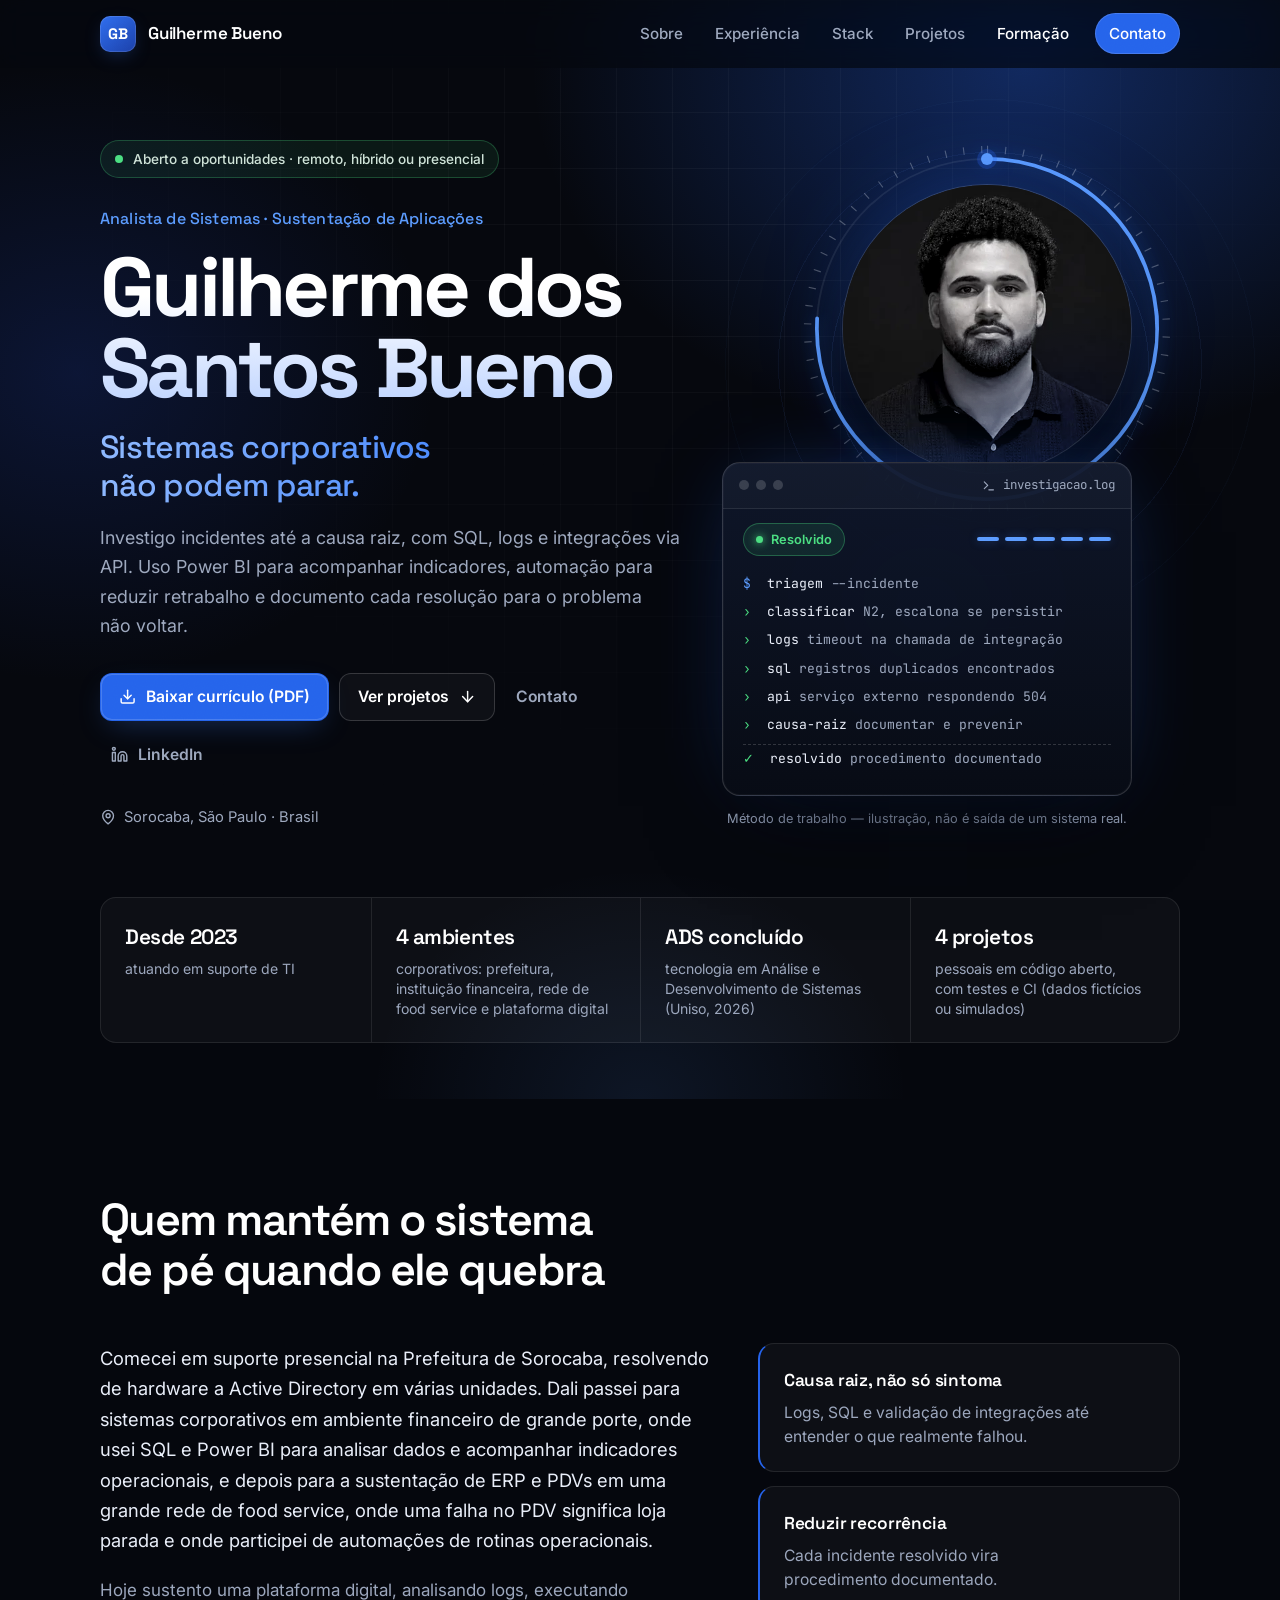
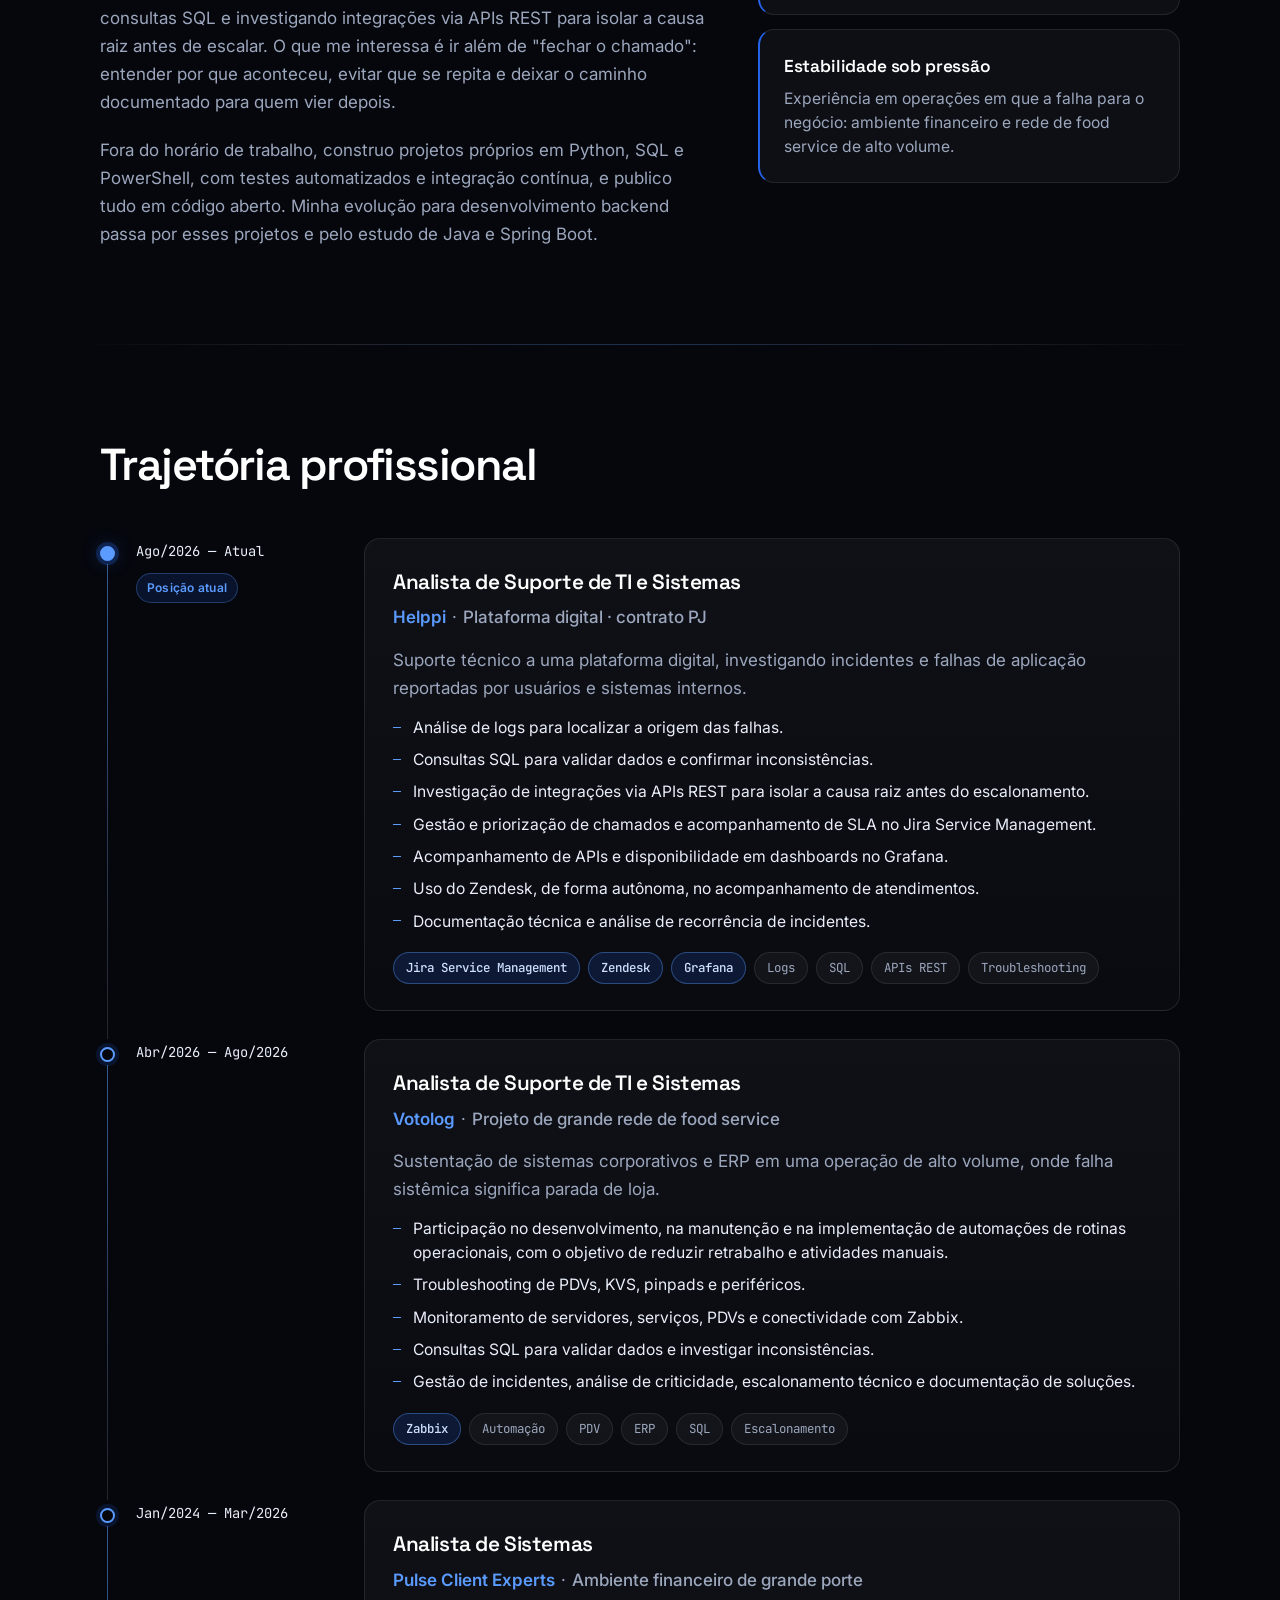
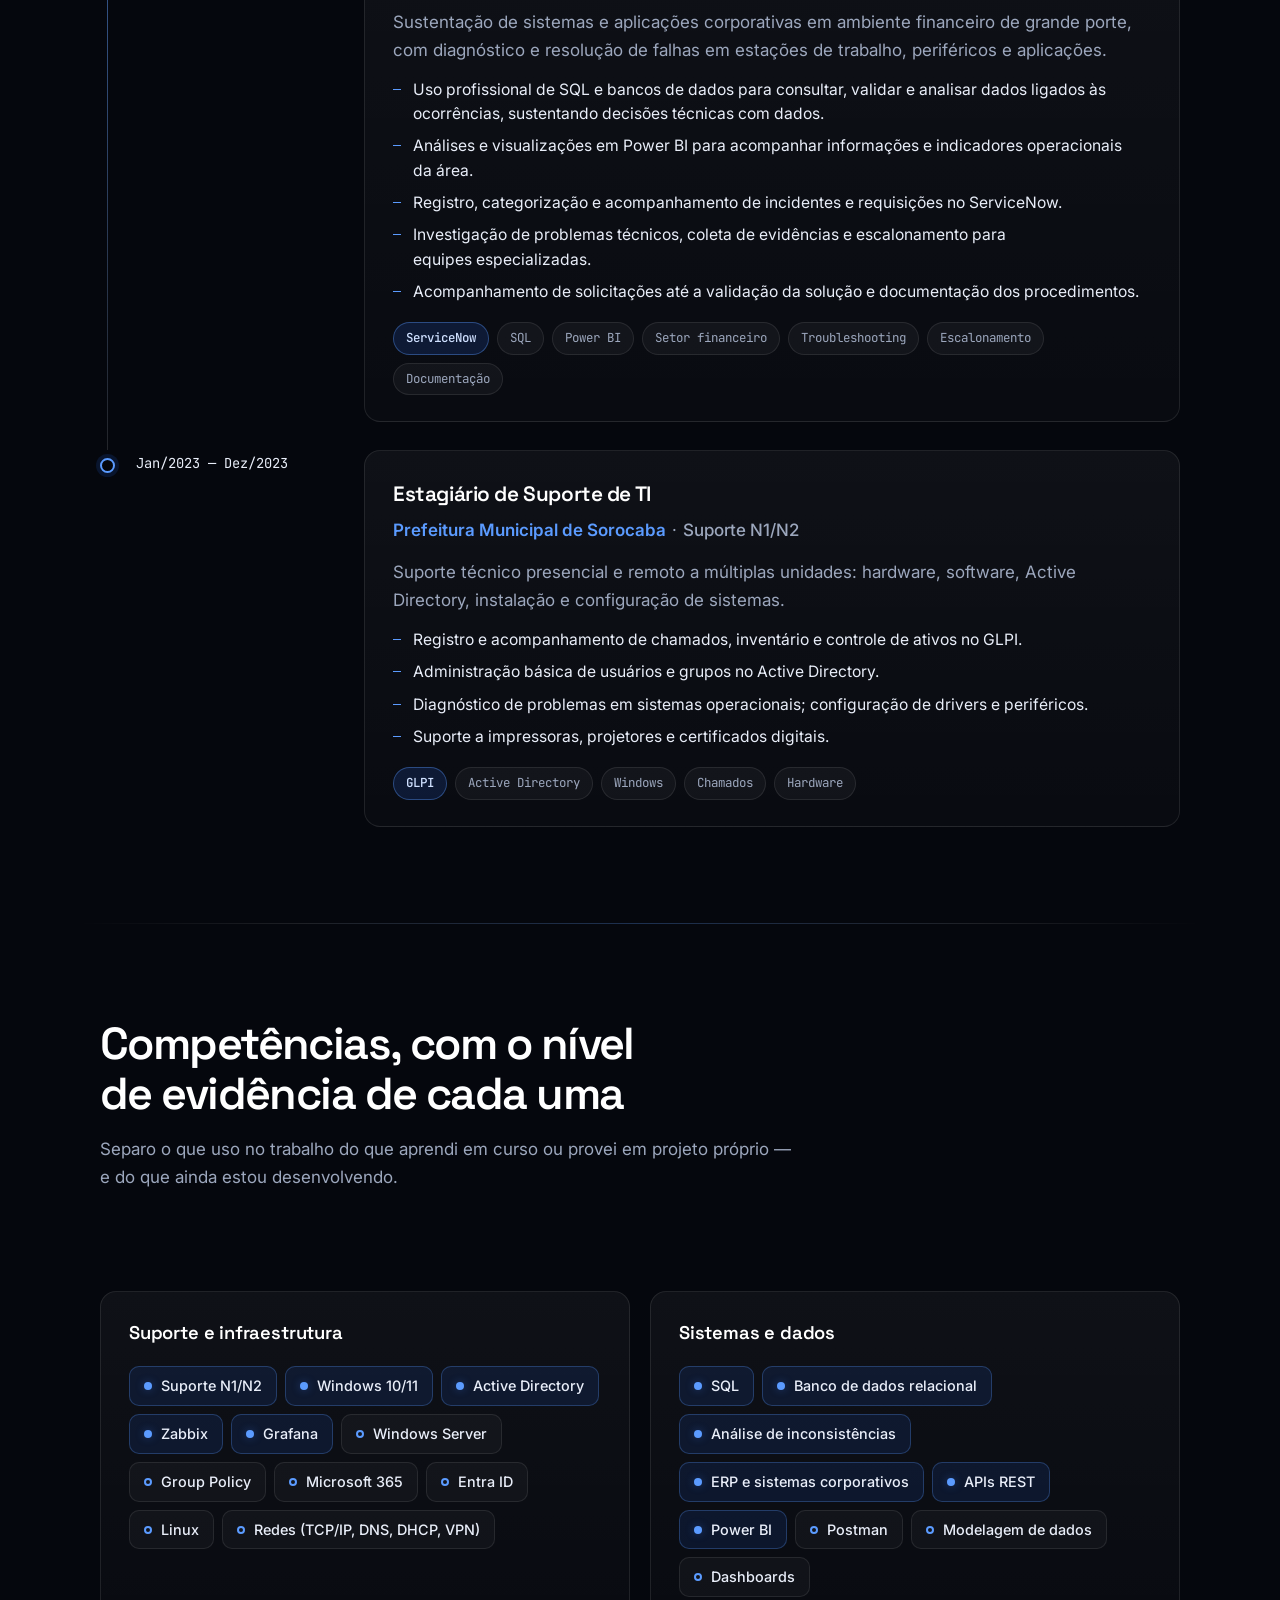
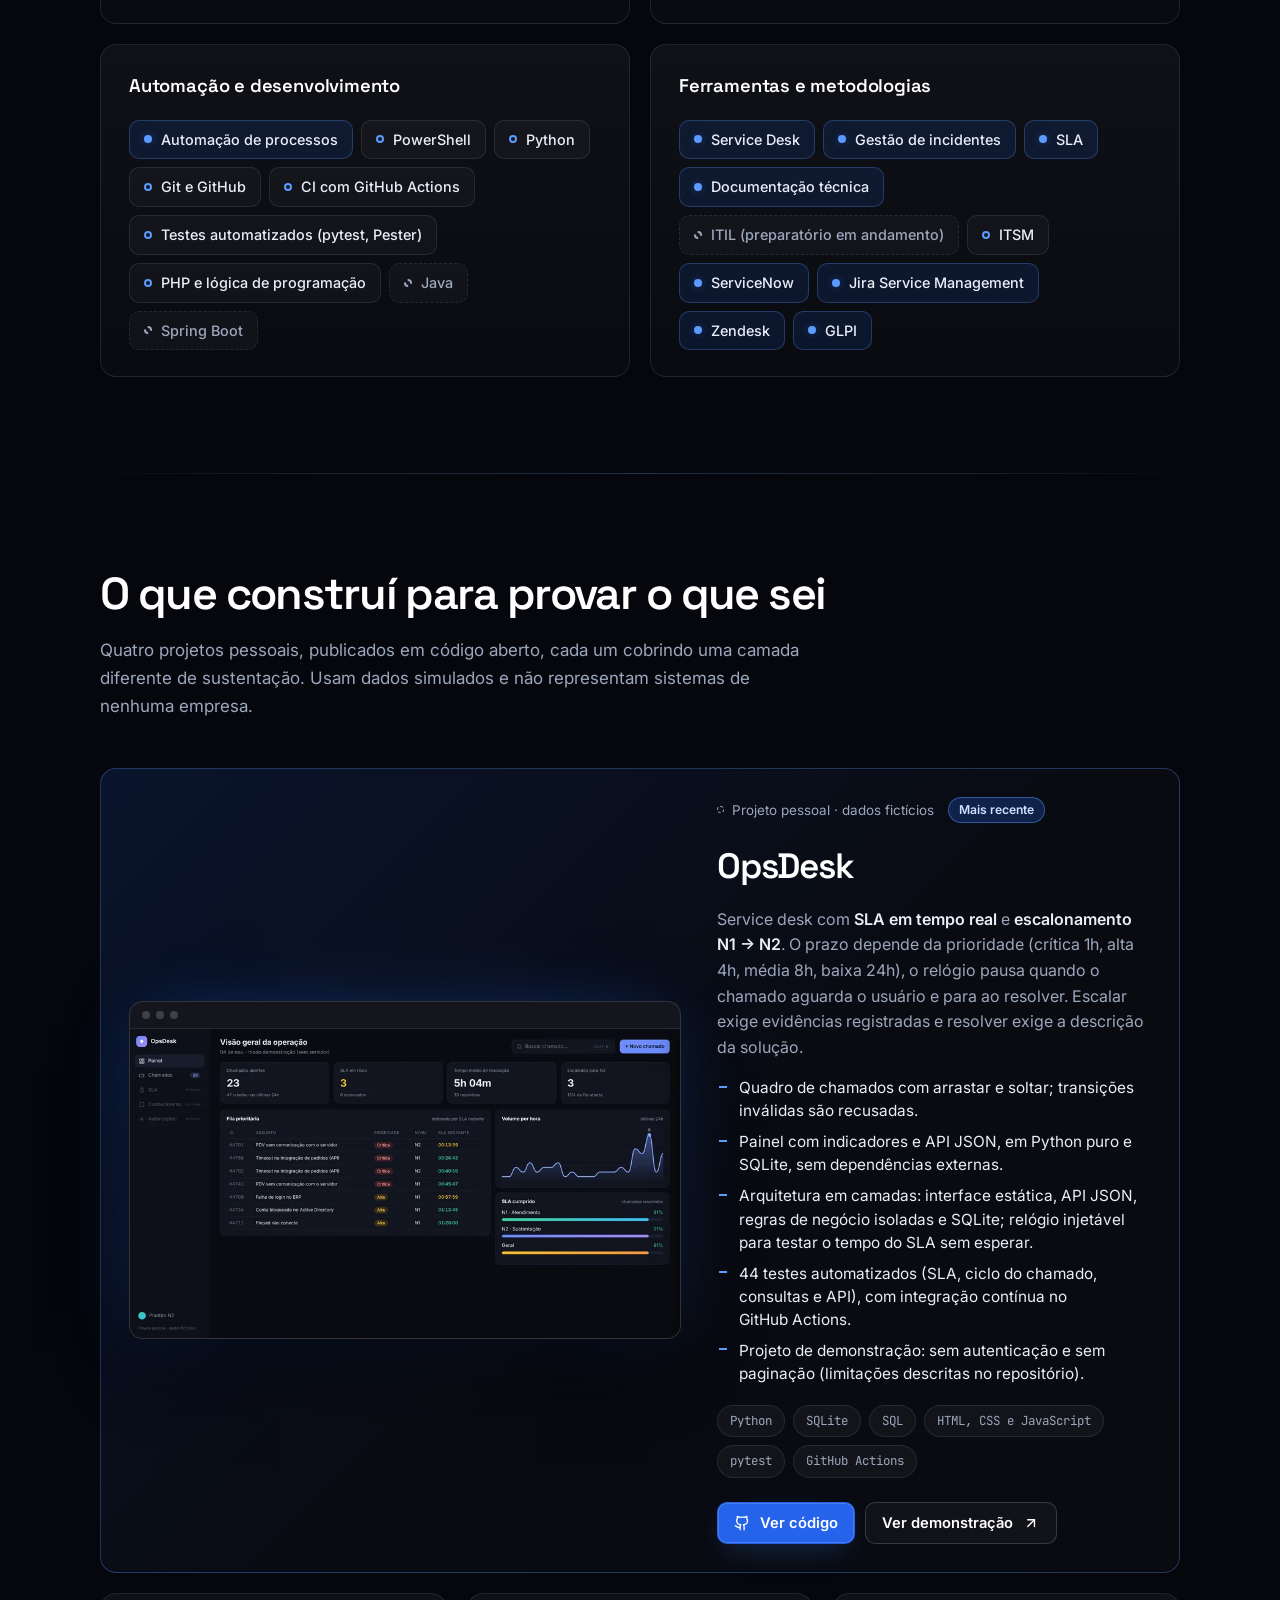
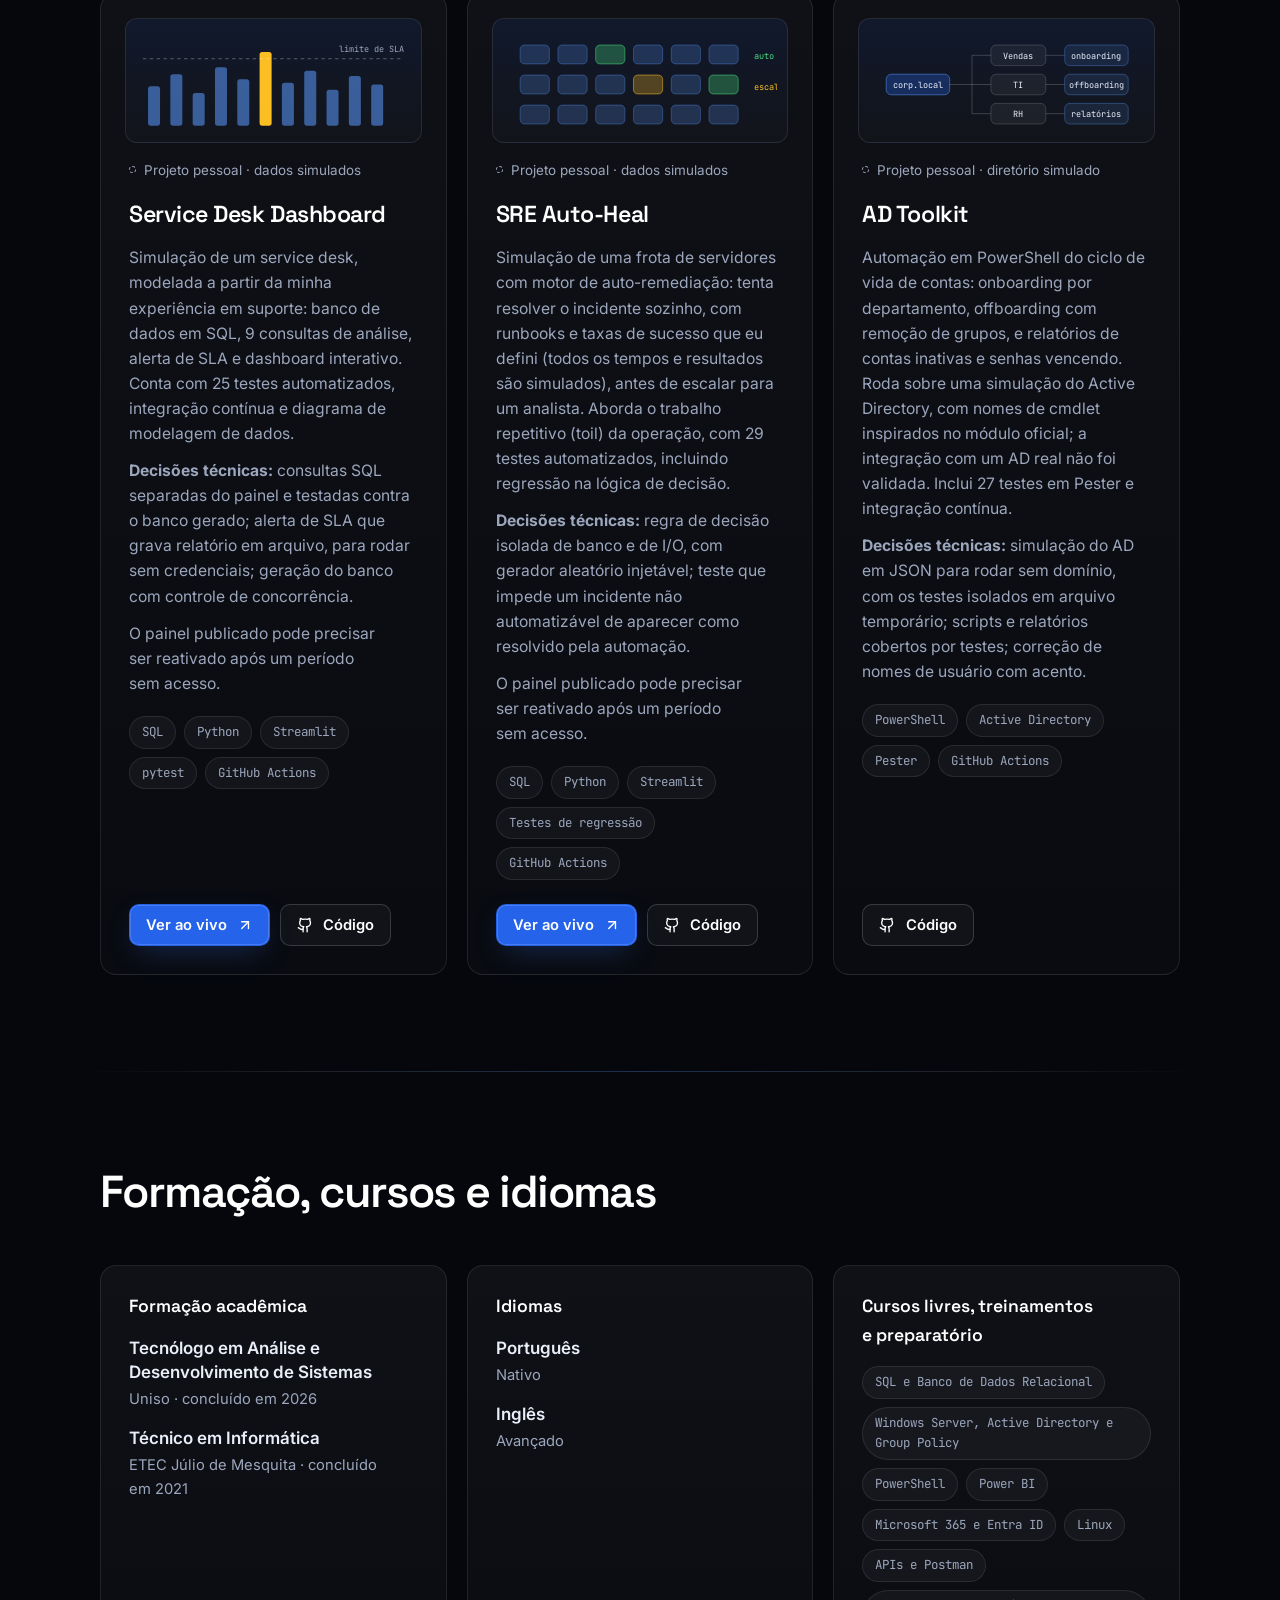
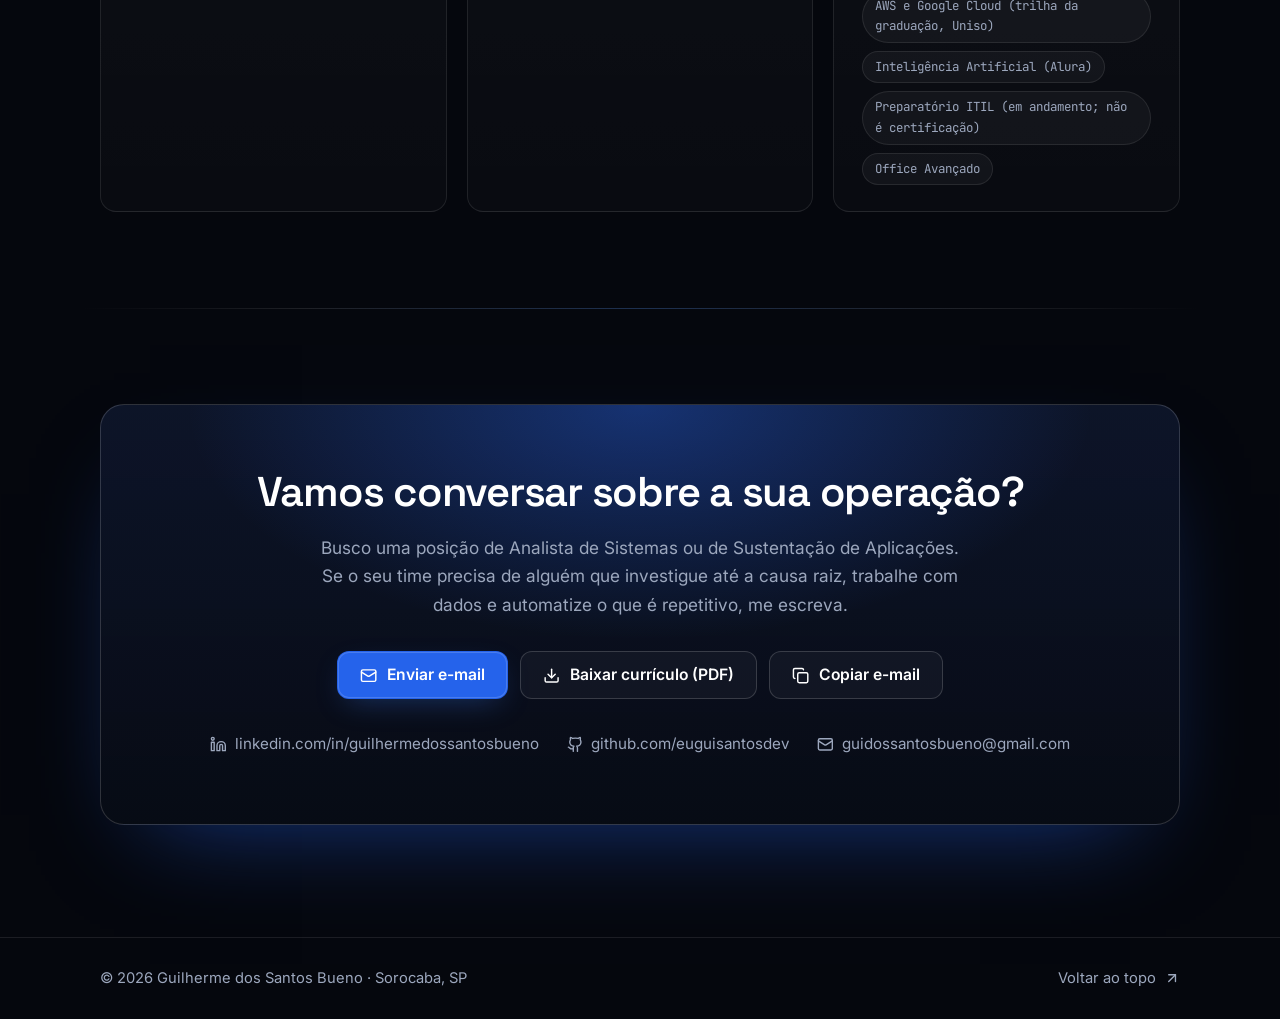
==== commit 1145f0e2: "Atualiza site: posicionamento, currículo e imagem de compartilhamento" ====
--- a/index.html
+++ b/index.html
@@ -3,8 +3,8 @@
 <head>
   <meta charset="utf-8">
   <meta name="viewport" content="width=device-width, initial-scale=1">
-  <title>Guilherme dos Santos Bueno — Analista de Suporte de TI e Sistemas</title>
-  <meta name="description" content="Analista de Suporte de TI e Sistemas (N1/N2, Sustentação) em Sorocaba-SP. Sustentação de sistemas corporativos e ERP, SQL, integrações via API e análise de causa raiz. Portfólio, experiência e projetos.">
+  <title>Guilherme dos Santos Bueno — Analista de Sistemas | Sustentação de Aplicações</title>
+  <meta name="description" content="Analista de Sistemas em Sorocaba-SP. Sustentação de aplicações e ERP, SQL, Power BI, automação de processos e integrações via API. Portfólio, experiência e projetos.">
   <meta name="author" content="Guilherme dos Santos Bueno">
   <meta name="theme-color" content="#05070d">
   <link rel="canonical" href="https://euguisantosdev.github.io/">
@@ -12,16 +12,16 @@
   <meta property="og:type" content="website">
   <meta property="og:locale" content="pt_BR">
   <meta property="og:site_name" content="Guilherme dos Santos Bueno">
-  <meta property="og:title" content="Guilherme dos Santos Bueno — Analista de Suporte de TI e Sistemas">
-  <meta property="og:description" content="Sistemas corporativos não podem parar. Suporte N1/N2, sustentação de sistemas, SQL, integrações via API e análise de causa raiz.">
+  <meta property="og:title" content="Guilherme dos Santos Bueno — Analista de Sistemas | Sustentação de Aplicações">
+  <meta property="og:description" content="Analista de Sistemas. Sustentação de aplicações, SQL, Power BI, automação de processos e análise de causa raiz.">
   <meta property="og:url" content="https://euguisantosdev.github.io/">
   <meta property="og:image" content="https://euguisantosdev.github.io/og-image.png">
   <meta property="og:image:width" content="1200">
   <meta property="og:image:height" content="630">
-  <meta property="og:image:alt" content="Guilherme dos Santos Bueno — Analista de Suporte de TI e Sistemas">
+  <meta property="og:image:alt" content="Guilherme dos Santos Bueno — Analista de Sistemas">
   <meta name="twitter:card" content="summary_large_image">
-  <meta name="twitter:title" content="Guilherme dos Santos Bueno — Analista de Suporte de TI e Sistemas">
-  <meta name="twitter:description" content="Sistemas corporativos não podem parar. Suporte N1/N2, sustentação de sistemas, SQL, integrações via API e análise de causa raiz.">
+  <meta name="twitter:title" content="Guilherme dos Santos Bueno — Analista de Sistemas | Sustentação de Aplicações">
+  <meta name="twitter:description" content="Analista de Sistemas. Sustentação de aplicações, SQL, Power BI, automação de processos e análise de causa raiz.">
   <meta name="twitter:image" content="https://euguisantosdev.github.io/og-image.png">
 
   <link rel="icon" href="favicon.svg" type="image/svg+xml">
@@ -36,7 +36,7 @@
     "@context": "https://schema.org",
     "@type": "Person",
     "name": "Guilherme dos Santos Bueno",
-    "jobTitle": "Analista de Suporte de TI e Sistemas",
+    "jobTitle": "Analista de Sistemas",
     "email": "mailto:guidossantosbueno@gmail.com",
     "url": "https://euguisantosdev.github.io/",
     "address": { "@type": "PostalAddress", "addressLocality": "Sorocaba", "addressRegion": "SP", "addressCountry": "BR" },
@@ -76,7 +76,7 @@
 
   <header class="site-header" id="topo">
     <nav class="nav container" aria-label="Navegação principal">
-      <a class="brand" href="#topo" aria-label="Guilherme Bueno — início">
+      <a class="brand" href="#topo" aria-label="GB — Guilherme Bueno, início">
         <span class="brand-mark" aria-hidden="true">GB</span>
         <span class="brand-name">Guilherme Bueno</span>
       </a>
@@ -107,10 +107,10 @@
           <!-- Indicador de disponibilidade: remova este <p> para ocultá-lo. -->
           <p class="status-pill reveal"><span class="pulse-dot" aria-hidden="true"></span>Aberto a oportunidades · remoto, híbrido ou presencial</p>
 
-          <p class="kicker reveal">Analista de Suporte de TI e Sistemas — N1/N2 · Sustentação</p>
+          <p class="kicker reveal">Analista de Sistemas · Sustentação de Aplicações</p>
           <h1 id="hero-title" class="hero-title reveal">Guilherme dos Santos Bueno</h1>
           <p class="hero-tagline reveal">Sistemas corporativos não podem parar.</p>
-          <p class="hero-lead reveal">Investigo incidentes até a causa raiz — com SQL, logs e integrações via API — e transformo cada resolução em procedimento documentado, para o problema não voltar.</p>
+          <p class="hero-lead reveal">Investigo incidentes até a causa raiz, com SQL, logs e integrações via API. Uso Power BI para acompanhar indicadores, automação para reduzir retrabalho e documento cada resolução para o problema não voltar.</p>
 
           <div class="hero-actions reveal">
             <a class="btn btn-primary" href="Guilherme_Santos_Bueno_Curriculo.pdf" download><svg class="icon" aria-hidden="true"><use href="#i-download"/></svg> Baixar currículo (PDF)</a>
@@ -155,7 +155,7 @@
               <li><span class="c-ok">›</span> sql <span class="c-dim">registros duplicados encontrados</span></li>
               <li><span class="c-ok">›</span> api <span class="c-dim">serviço externo respondendo 504</span></li>
               <li><span class="c-ok">›</span> causa-raiz <span class="c-dim">documentar e prevenir</span></li>
-              <li class="board-done"><span class="c-ok">✓</span> resolvido <span class="c-dim">procedimento salvo na base de conhecimento</span></li>
+              <li class="board-done"><span class="c-ok">✓</span> resolvido <span class="c-dim">procedimento documentado</span></li>
             </ol>
           </div>
           <p class="console-caption">Método de trabalho — ilustração, não é saída de um sistema real.</p>
@@ -166,9 +166,9 @@
       <div class="container">
         <ul class="facts reveal" aria-label="Fatos rápidos">
           <li><strong>Desde 2023</strong><span>atuando em suporte de TI</span></li>
-          <li><strong>4 ambientes</strong><span>corporativos: prefeitura, banco, restaurantes e plataforma digital</span></li>
+          <li><strong>4 ambientes</strong><span>corporativos: prefeitura, instituição financeira, rede de food service e plataforma digital</span></li>
           <li><strong>ADS concluído</strong><span>tecnologia em Análise e Desenvolvimento de Sistemas (Uniso, 2026)</span></li>
-          <li><strong>4 projetos</strong><span>autorais em código aberto, com testes e CI</span></li>
+          <li><strong>4 projetos</strong><span>pessoais em código aberto, com testes e CI (dados fictícios ou simulados)</span></li>
         </ul>
       </div>
     </section>
@@ -182,9 +182,9 @@
 
         <div class="about-grid">
           <div class="about-text reveal">
-            <p>Comecei em suporte presencial na Prefeitura de Sorocaba, resolvendo de hardware a Active Directory em várias unidades. Dali passei para operações de alto volume: o suporte a sistemas na operação Santander, em ambiente bancário, e, depois, a sustentação de sistemas e ERP em restaurantes McDonald's, onde uma falha no PDV significa loja parada.</p>
-            <p>Hoje atuo em suporte técnico de uma plataforma digital, analisando logs, executando consultas SQL e investigando integrações via APIs REST para isolar a causa raiz antes de escalar. O que me interessa é ir além de "fechar o chamado": entender por que aconteceu, evitar que se repita e deixar o caminho documentado para quem vier depois.</p>
-            <p>Fora do horário de trabalho, construo projetos próprios para praticar o que ainda não faz parte da rotina — automação com PowerShell, testes automatizados e pipelines de CI — e publico tudo em código aberto. Minha meta é aprofundar sustentação de sistemas, ERP e suporte N1/N2.</p>
+            <p>Comecei em suporte presencial na Prefeitura de Sorocaba, resolvendo de hardware a Active Directory em várias unidades. Dali passei para sistemas corporativos em ambiente financeiro de grande porte, onde usei SQL e Power BI para analisar dados e acompanhar indicadores operacionais, e depois para a sustentação de ERP e PDVs em uma grande rede de food service, onde uma falha no PDV significa loja parada e onde participei de automações de rotinas operacionais.</p>
+            <p>Hoje sustento uma plataforma digital, analisando logs, executando consultas SQL e investigando integrações via APIs REST para isolar a causa raiz antes de escalar. O que me interessa é ir além de "fechar o chamado": entender por que aconteceu, evitar que se repita e deixar o caminho documentado para quem vier depois.</p>
+            <p>Fora do horário de trabalho, construo projetos próprios em Python, SQL e PowerShell, com testes automatizados e integração contínua, e publico tudo em código aberto. Minha evolução para desenvolvimento backend passa por esses projetos e pelo estudo de Java e Spring Boot.</p>
           </div>
 
           <ul class="principles reveal" aria-label="Princípios de trabalho">
@@ -198,7 +198,7 @@
             </li>
             <li>
               <h3>Estabilidade sob pressão</h3>
-              <p>Experiência em operações em que a falha para o negócio: ambiente bancário e restaurantes de alto volume.</p>
+              <p>Experiência em operações em que a falha para o negócio: ambiente financeiro e rede de food service de alto volume.</p>
             </li>
           </ul>
         </div>
@@ -228,10 +228,11 @@
                 <li>Consultas SQL para validar dados e confirmar inconsistências.</li>
                 <li>Investigação de integrações via APIs REST para isolar a causa raiz antes do escalonamento.</li>
                 <li>Gestão e priorização de chamados e acompanhamento de SLA no Jira Service Management.</li>
-                <li>Monitoramento de APIs e disponibilidade em dashboards no Grafana.</li>
+                <li>Acompanhamento de APIs e disponibilidade em dashboards no Grafana.</li>
+                <li>Uso do Zendesk, de forma autônoma, no acompanhamento de atendimentos.</li>
                 <li>Documentação técnica e análise de recorrência de incidentes.</li>
               </ul>
-              <ul class="tags" aria-label="Tecnologias relacionadas"><li class="tag-tool">Jira Service Management</li><li class="tag-tool">Grafana</li><li>Logs</li><li>SQL</li><li>APIs REST</li><li>Troubleshooting</li></ul>
+              <ul class="tags" aria-label="Tecnologias relacionadas"><li class="tag-tool">Jira Service Management</li><li class="tag-tool">Zendesk</li><li class="tag-tool">Grafana</li><li>Logs</li><li>SQL</li><li>APIs REST</li><li>Troubleshooting</li></ul>
             </article>
           </li>
 
@@ -239,15 +240,16 @@
             <div class="tl-meta"><span class="tl-period">Abr/2026 — Ago/2026</span></div>
             <article class="card tl-card">
               <h3>Analista de Suporte de TI e Sistemas</h3>
-              <p class="tl-company">Votolog <span class="tl-sep">·</span> <span class="tl-op">Projeto McDonald’s</span></p>
-              <p>Sustentação de sistemas corporativos e ERP em operações de restaurantes de alto volume, onde falha sistêmica significa parada de loja.</p>
+              <p class="tl-company">Votolog <span class="tl-sep">·</span> <span class="tl-op">Projeto de grande rede de food service</span></p>
+              <p>Sustentação de sistemas corporativos e ERP em uma operação de alto volume, onde falha sistêmica significa parada de loja.</p>
               <ul class="tl-list">
+                <li>Participação no desenvolvimento, na manutenção e na implementação de automações de rotinas operacionais, com o objetivo de reduzir retrabalho e atividades manuais.</li>
                 <li>Troubleshooting de PDVs, KVS, pinpads e periféricos.</li>
                 <li>Monitoramento de servidores, serviços, PDVs e conectividade com Zabbix.</li>
                 <li>Consultas SQL para validar dados e investigar inconsistências.</li>
                 <li>Gestão de incidentes, análise de criticidade, escalonamento técnico e documentação de soluções.</li>
               </ul>
-              <ul class="tags" aria-label="Tecnologias relacionadas"><li class="tag-tool">Zabbix</li><li>PDV</li><li>ERP</li><li>SQL</li><li>Escalonamento</li></ul>
+              <ul class="tags" aria-label="Tecnologias relacionadas"><li class="tag-tool">Zabbix</li><li>Automação</li><li>PDV</li><li>ERP</li><li>SQL</li><li>Escalonamento</li></ul>
             </article>
           </li>
 
@@ -255,14 +257,16 @@
             <div class="tl-meta"><span class="tl-period">Jan/2024 — Mar/2026</span></div>
             <article class="card tl-card">
               <h3>Analista de Sistemas</h3>
-              <p class="tl-company">Pulse Client Experts <span class="tl-sep">·</span> <span class="tl-op">Operação Santander</span></p>
-              <p>Suporte a sistemas e aplicações corporativas em ambiente bancário, com diagnóstico e resolução de falhas em estações de trabalho, periféricos e aplicações.</p>
+              <p class="tl-company">Pulse Client Experts <span class="tl-sep">·</span> <span class="tl-op">Ambiente financeiro de grande porte</span></p>
+              <p>Sustentação de sistemas e aplicações corporativas em ambiente financeiro de grande porte, com diagnóstico e resolução de falhas em estações de trabalho, periféricos e aplicações.</p>
               <ul class="tl-list">
+                <li>Uso profissional de SQL e bancos de dados para consultar, validar e analisar dados ligados às ocorrências, sustentando decisões técnicas com dados.</li>
+                <li>Análises e visualizações em Power BI para acompanhar informações e indicadores operacionais da área.</li>
                 <li>Registro, categorização e acompanhamento de incidentes e requisições no ServiceNow.</li>
                 <li>Investigação de problemas técnicos, coleta de evidências e escalonamento para equipes especializadas.</li>
                 <li>Acompanhamento de solicitações até a validação da solução e documentação dos procedimentos.</li>
               </ul>
-              <ul class="tags" aria-label="Tecnologias relacionadas"><li class="tag-tool">ServiceNow</li><li>Setor financeiro</li><li>Troubleshooting</li><li>Escalonamento</li><li>Documentação</li></ul>
+              <ul class="tags" aria-label="Tecnologias relacionadas"><li class="tag-tool">ServiceNow</li><li>SQL</li><li>Power BI</li><li>Setor financeiro</li><li>Troubleshooting</li><li>Escalonamento</li><li>Documentação</li></ul>
             </article>
           </li>
 
@@ -342,6 +346,8 @@
               <li class="chip lv-study"><span class="sr-only">Formação e projetos: </span>CI com GitHub Actions</li>
               <li class="chip lv-study"><span class="sr-only">Formação e projetos: </span>Testes automatizados (pytest, Pester)</li>
               <li class="chip lv-study"><span class="sr-only">Formação e projetos: </span>PHP e lógica de programação</li>
+              <li class="chip lv-grow"><span class="sr-only">Em desenvolvimento: </span>Java</li>
+              <li class="chip lv-grow"><span class="sr-only">Em desenvolvimento: </span>Spring Boot</li>
             </ul>
           </article>
 
@@ -352,11 +358,11 @@
               <li class="chip lv-pro"><span class="sr-only">Prática profissional: </span>Gestão de incidentes</li>
               <li class="chip lv-pro"><span class="sr-only">Prática profissional: </span>SLA</li>
               <li class="chip lv-pro"><span class="sr-only">Prática profissional: </span>Documentação técnica</li>
-              <li class="chip lv-pro"><span class="sr-only">Prática profissional: </span>Base de conhecimento</li>
-              <li class="chip lv-study"><span class="sr-only">Formação e projetos: </span>ITIL 4 (preparatório)</li>
+              <li class="chip lv-grow"><span class="sr-only">Em desenvolvimento: </span>ITIL (preparatório em andamento)</li>
               <li class="chip lv-study"><span class="sr-only">Formação e projetos: </span>ITSM</li>
               <li class="chip lv-pro"><span class="sr-only">Prática profissional: </span>ServiceNow</li>
               <li class="chip lv-pro"><span class="sr-only">Prática profissional: </span>Jira Service Management</li>
+              <li class="chip lv-pro"><span class="sr-only">Prática profissional: </span>Zendesk</li>
               <li class="chip lv-pro"><span class="sr-only">Prática profissional: </span>GLPI</li>
             </ul>
           </article>
@@ -389,11 +395,14 @@
             <ul class="feature-points">
               <li>Quadro de chamados com arrastar e soltar; transições inválidas são recusadas.</li>
               <li>Painel com indicadores e API JSON, em Python puro e SQLite, sem dependências externas.</li>
-              <li>32 testes automatizados de SLA, ciclo do chamado e API, rodando em CI.</li>
+              <li>Arquitetura em camadas: interface estática, API JSON, regras de negócio isoladas e SQLite; relógio injetável para testar o tempo do SLA sem esperar.</li>
+              <li>44 testes automatizados (SLA, ciclo do chamado, consultas e API), com integração contínua no GitHub Actions.</li>
+              <li>Projeto de demonstração: sem autenticação e sem paginação (limitações descritas no repositório).</li>
             </ul>
             <ul class="tags" aria-label="Tecnologias"><li>Python</li><li>SQLite</li><li>SQL</li><li>HTML, CSS e JavaScript</li><li>pytest</li><li>GitHub Actions</li></ul>
             <div class="project-links">
               <a class="btn btn-primary btn-sm" href="https://github.com/euguisantosdev/opsdesk" target="_blank" rel="noopener noreferrer"><svg class="icon" aria-hidden="true"><use href="#i-github"/></svg> Ver código<span class="sr-only"> (abre em nova aba)</span></a>
+              <a class="btn btn-ghost btn-sm" href="https://euguisantosdev.github.io/opsdesk/" target="_blank" rel="noopener noreferrer">Ver demonstração <svg class="icon" aria-hidden="true"><use href="#i-arrow-up-right"/></svg><span class="sr-only"> (abre em nova aba)</span></a>
             </div>
           </div>
         </article>
@@ -413,7 +422,9 @@
             </div>
             <p class="project-type"><span class="demo-dot" aria-hidden="true"></span>Projeto pessoal · dados simulados</p>
             <h3>Service Desk Dashboard</h3>
-            <p>Simulação de um service desk modelada a partir da minha experiência em suporte N1/N2: banco de dados em SQL, análise de chamados, alerta de SLA e dashboard interativo. Conta com testes automatizados, pipeline de CI/CD, tratamento de erro e diagrama de modelagem de dados.</p>
+            <p>Simulação de um service desk, modelada a partir da minha experiência em suporte: banco de dados em SQL, 9 consultas de análise, alerta de SLA e dashboard interativo. Conta com 25 testes automatizados, integração contínua e diagrama de modelagem de dados.</p>
+            <p><strong>Decisões técnicas:</strong> consultas SQL separadas do painel e testadas contra o banco gerado; alerta de SLA que grava relatório em arquivo, para rodar sem credenciais; geração do banco com controle de concorrência.</p>
+            <p class="project-note">O painel publicado pode precisar ser reativado após um período sem acesso.</p>
             <ul class="tags" aria-label="Tecnologias"><li>SQL</li><li>Python</li><li>Streamlit</li><li>pytest</li><li>GitHub Actions</li></ul>
             <div class="project-links">
               <a class="btn btn-primary btn-sm" href="https://service-desk-dashboard-8qhpzeyamo75tk9qklbfjw.streamlit.app/" target="_blank" rel="noopener noreferrer">Ver ao vivo <svg class="icon" aria-hidden="true"><use href="#i-arrow-up-right"/></svg><span class="sr-only"> (abre em nova aba)</span></a>
@@ -434,7 +445,9 @@
             </div>
             <p class="project-type"><span class="demo-dot" aria-hidden="true"></span>Projeto pessoal · dados simulados</p>
             <h3>SRE Auto-Heal</h3>
-            <p>Simulação de uma frota de servidores com motor de auto-remediação: tenta resolver o incidente sozinho, com runbooks e taxa de sucesso realista, antes de escalar para um analista. Ataca o trabalho repetitivo (toil) da operação, com lock de concorrência e teste de regressão na lógica de decisão.</p>
+            <p>Simulação de uma frota de servidores com motor de auto-remediação: tenta resolver o incidente sozinho, com runbooks e taxas de sucesso que eu defini (todos os tempos e resultados são simulados), antes de escalar para um analista. Aborda o trabalho repetitivo (toil) da operação, com 29 testes automatizados, incluindo regressão na lógica de decisão.</p>
+            <p><strong>Decisões técnicas:</strong> regra de decisão isolada de banco e de I/O, com gerador aleatório injetável; teste que impede um incidente não automatizável de aparecer como resolvido pela automação.</p>
+            <p class="project-note">O painel publicado pode precisar ser reativado após um período sem acesso.</p>
             <ul class="tags" aria-label="Tecnologias"><li>SQL</li><li>Python</li><li>Streamlit</li><li>Testes de regressão</li><li>GitHub Actions</li></ul>
             <div class="project-links">
               <a class="btn btn-primary btn-sm" href="https://sre-autoheal-kshs3a6xoqumaxswedgjat.streamlit.app/" target="_blank" rel="noopener noreferrer">Ver ao vivo <svg class="icon" aria-hidden="true"><use href="#i-arrow-up-right"/></svg><span class="sr-only"> (abre em nova aba)</span></a>
@@ -460,7 +473,8 @@
             </div>
             <p class="project-type"><span class="demo-dot" aria-hidden="true"></span>Projeto pessoal · diretório simulado</p>
             <h3>AD Toolkit</h3>
-            <p>Automação em PowerShell do ciclo de vida de contas: onboarding por departamento, offboarding com remoção de grupos, e relatórios de contas inativas e senhas vencendo. Roda sobre uma simulação do Active Directory com os mesmos cmdlets do módulo oficial, e inclui testes em Pester e CI.</p>
+            <p>Automação em PowerShell do ciclo de vida de contas: onboarding por departamento, offboarding com remoção de grupos, e relatórios de contas inativas e senhas vencendo. Roda sobre uma simulação do Active Directory, com nomes de cmdlet inspirados no módulo oficial; a integração com um AD real não foi validada. Inclui 27 testes em Pester e integração contínua.</p>
+            <p><strong>Decisões técnicas:</strong> simulação do AD em JSON para rodar sem domínio, com os testes isolados em arquivo temporário; scripts e relatórios cobertos por testes; correção de nomes de usuário com acento.</p>
             <ul class="tags" aria-label="Tecnologias"><li>PowerShell</li><li>Active Directory</li><li>Pester</li><li>GitHub Actions</li></ul>
             <div class="project-links">
               <a class="btn btn-ghost btn-sm" href="https://github.com/euguisantosdev/ad-toolkit" target="_blank" rel="noopener noreferrer"><svg class="icon" aria-hidden="true"><use href="#i-github"/></svg> Código<span class="sr-only"> (abre em nova aba)</span></a>
@@ -496,12 +510,12 @@
             <h3>Idiomas</h3>
             <ul class="edu-list">
               <li><strong>Português</strong><span>Nativo</span></li>
-              <li><strong>Inglês</strong><span>Intermediário</span></li>
+              <li><strong>Inglês</strong><span>Avançado</span></li>
             </ul>
           </article>
 
           <article class="card edu-card reveal">
-            <h3>Cursos e preparatórios</h3>
+            <h3>Cursos livres, treinamentos e preparatório</h3>
             <ul class="tags tags-wrap" aria-label="Cursos">
               <li>SQL e Banco de Dados Relacional</li>
               <li>Windows Server, Active Directory e Group Policy</li>
@@ -510,11 +524,9 @@
               <li>Microsoft 365 e Entra ID</li>
               <li>Linux</li>
               <li>APIs e Postman</li>
-              <li>AWS Cloud</li>
-              <li>Google Cloud</li>
-              <li>Cloud Computing (SENAI)</li>
+              <li>AWS e Google Cloud (trilha da graduação, Uniso)</li>
               <li>Inteligência Artificial (Alura)</li>
-              <li>Preparatório ITIL 4 Foundation</li>
+              <li>Preparatório ITIL (em andamento; não é certificação)</li>
               <li>Office Avançado</li>
             </ul>
           </article>
@@ -527,7 +539,7 @@
       <div class="container">
         <div class="contact-card reveal">
           <h2 id="contato-title">Vamos conversar sobre a sua operação?</h2>
-          <p class="contact-lead">Busco uma posição de Suporte N1/N2, Sustentação de Sistemas ou Suporte a ERP. Se o seu time precisa de alguém que investigue até a causa raiz e documente o que resolve, me escreva.</p>
+          <p class="contact-lead">Busco uma posição de Analista de Sistemas ou de Sustentação de Aplicações. Se o seu time precisa de alguém que investigue até a causa raiz, trabalhe com dados e automatize o que é repetitivo, me escreva.</p>
 
           <div class="contact-actions">
             <a class="btn btn-primary" href="mailto:guidossantosbueno@gmail.com"><svg class="icon" aria-hidden="true"><use href="#i-mail"/></svg> Enviar e-mail</a>
--- a/assets/css/style.css
+++ b/assets/css/style.css
@@ -733,3 +733,6 @@
 .feature-body .tags { margin-top: 20px; }
 @media (max-width: 1020px) { .project-feature { grid-template-columns: minmax(0, 1fr); gap: 24px; } }
 @media (max-width: 640px) { .project-feature { padding: 20px; } }
+
+/* Nota discreta sob a descrição de um projeto (ex.: painel que pode estar em repouso) */
+.project-note { color: var(--muted); font-size: .86rem; margin-top: .6rem; }
